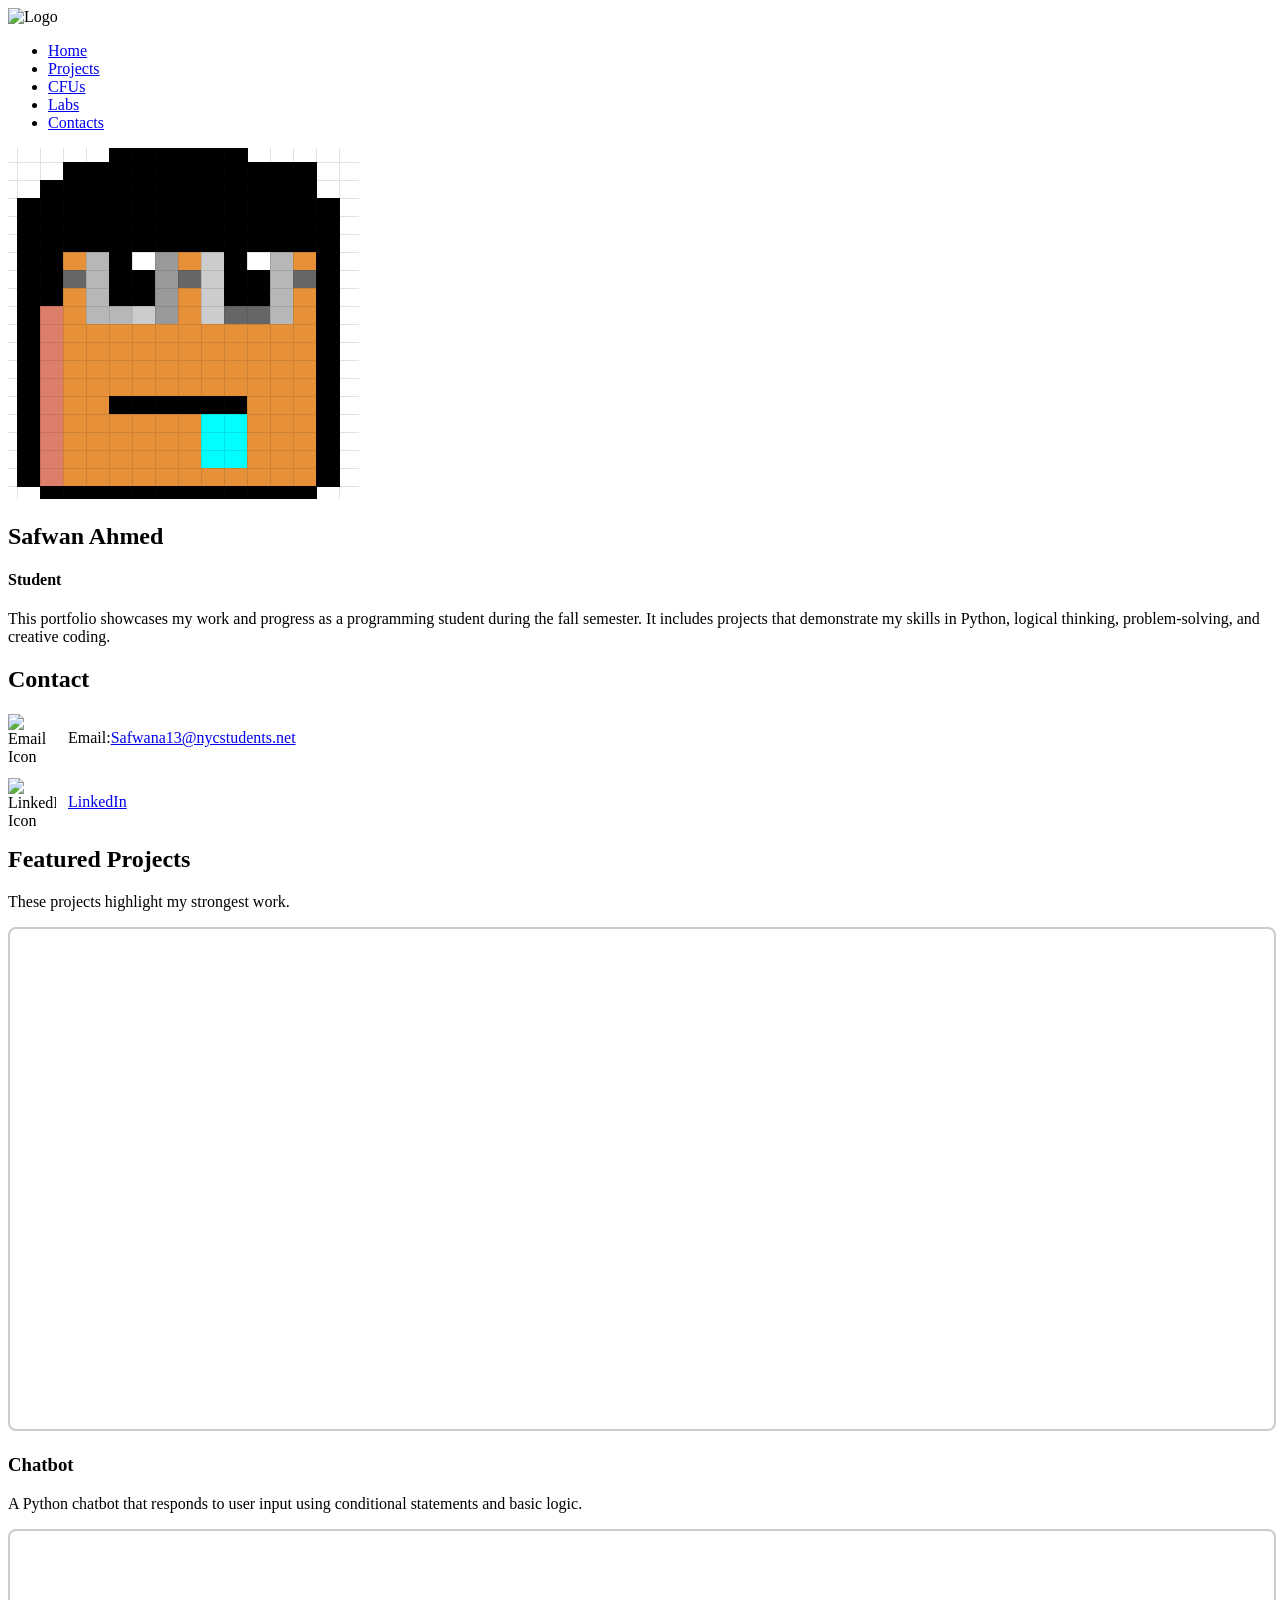
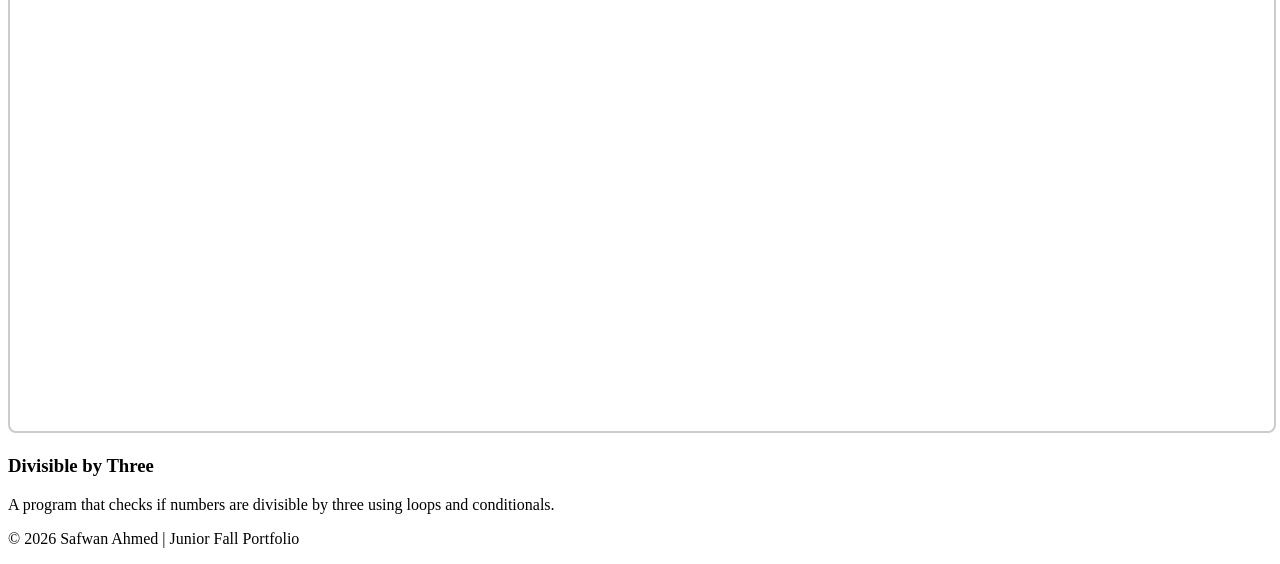
==== index.html @ 6bff5aa1 "iii'" ====
<!DOCTYPE html>
<html lang="en">
<head>
  <meta charset="UTF-8" />
  <meta name="viewport" content="width=device-width, initial-scale=1.0" />

  <meta name="description" content="Junior Fall Portfolio" />
  <meta name="keywords" content="portfolio, junior, projects, python, programming" />
  <meta name="author" content="Safwan Ahmed" />

  <title>Safwan Ahmed | Junior Fall Portfolio</title>

  <link rel="stylesheet" href="style.css" />
  <link rel="icon" type="image/x-icon" href="fav.png" />

  <link rel="preconnect" href="https://fonts.googleapis.com" />
  <link rel="preconnect" href="https://fonts.gstatic.com" crossorigin />
  <link href="https://fonts.googleapis.com/css2?family=Montserrat:wght@300;400;700&display=swap" rel="stylesheet" />

  <style>
    .project iframe {
      width: 100%;
      height: 500px;
      border: 2px solid #ccc;
      border-radius: 8px;
    }

    html {
      scroll-behavior: smooth;
    }

    /* Bigger, noticeable icons for contact */
    .contact-icon {
      width: 48px;
      height: 48px;
      margin-right: 12px;
      vertical-align: middle;
    }

    .contact-item {
      display: flex;
      align-items: center;
      margin-bottom: 15px;
    }
  </style>
</head>
<body>

  <!-- NAVBAR -->
  <header>
    <nav class="navbar">
      <div class="navbar-left">
        <img src="download.jpg" alt="Logo" />
      </div>
      <ul class="navbar-right">
        <li><a href="index.html">Home</a></li>
        <li><a href="#featured-projects">Projects</a></li>
        <li><a href="cfus.html">CFUs</a></li>
        <li><a href="labs.html">Labs</a></li>
        <li><a href="contact.html">Contacts</a></li>
      </ul>
    </nav>
  </header>

  <main class="home-card">

    <!-- BIO -->
    <section class="resource-card">
      <div class="bio">
        <div class="bio-pic">
          <img src="fav.png" alt="Safwan Ahmed" />
        </div>
        <div class="bio-text">
          <h1>Safwan Ahmed</h1>
          <h4>Student</h4>
          <p>
            This portfolio showcases my work and progress as a programming student during the fall semester. 
            It includes projects that demonstrate my skills in Python, logical thinking, problem-solving, and creative coding.
          </p>
        </div>
      </div>
    </section>

    <!-- CONTACT LINKS -->
    <section class="resource-card">
      <h2>Contact</h2>
      <div class="contact-links">
        <!-- EMAIL -->
        <div class="contact-item">
          <img src="icon1.jpg" alt="Email Icon" class="contact-icon" />
          <p>Email:</p>
          <a href="mailto:Safwana13@nycstudents.net">Safwana13@nycstudents.net</a>
        </div>

        <!-- LINKEDIN -->
        <div class="contact-item">
          <img src="icon2.jpg" alt="LinkedIn Icon" class="contact-icon" />
          <a href="https://www.linkedin.com/in/safwan-ahmed-6b64633a7/" target="_blank">LinkedIn</a>
        </div>
      </div>
    </section>

    <!-- FEATURED PROJECTS -->
    <section class="resource-card" id="featured-projects">
      <h2>Featured Projects</h2>
      <p>These projects highlight my strongest work.</p>
    </section>

    <!-- PROJECT 1 -->
    <section class="resource-card">
      <div class="project">
        <iframe src="https://py3.codeskulptor.org/?authuser=0#user310_jgGI1xLkhh8olve.py"
                title="Chatbot Project"></iframe>
        <div class="reflection">
          <h3>Chatbot</h3>
          <p>
            A Python chatbot that responds to user input using conditional statements and basic logic.
          </p>
        </div>
      </div>
    </section>

    <!-- PROJECT 2 -->
    <section class="resource-card">
      <div class="project">
        <iframe src="https://py3.codeskulptor.org/?authuser=0#user310_sMcGBCays99MEZD.py"
                title="Divisible by Three Project"></iframe>
        <div class="reflection">
          <h3>Divisible by Three</h3>
          <p>
            A program that checks if numbers are divisible by three using loops and conditionals.
          </p>
        </div>
      </div>
    </section>

  </main>

  <!-- FOOTER -->
  <footer class="resource-card">
    <p>© <span id="year"></span> Safwan Ahmed | Junior Fall Portfolio</p>
  </footer>

  <script>
    document.getElementById("year").textContent = new Date().getFullYear();
  </script>
</body>
</html>
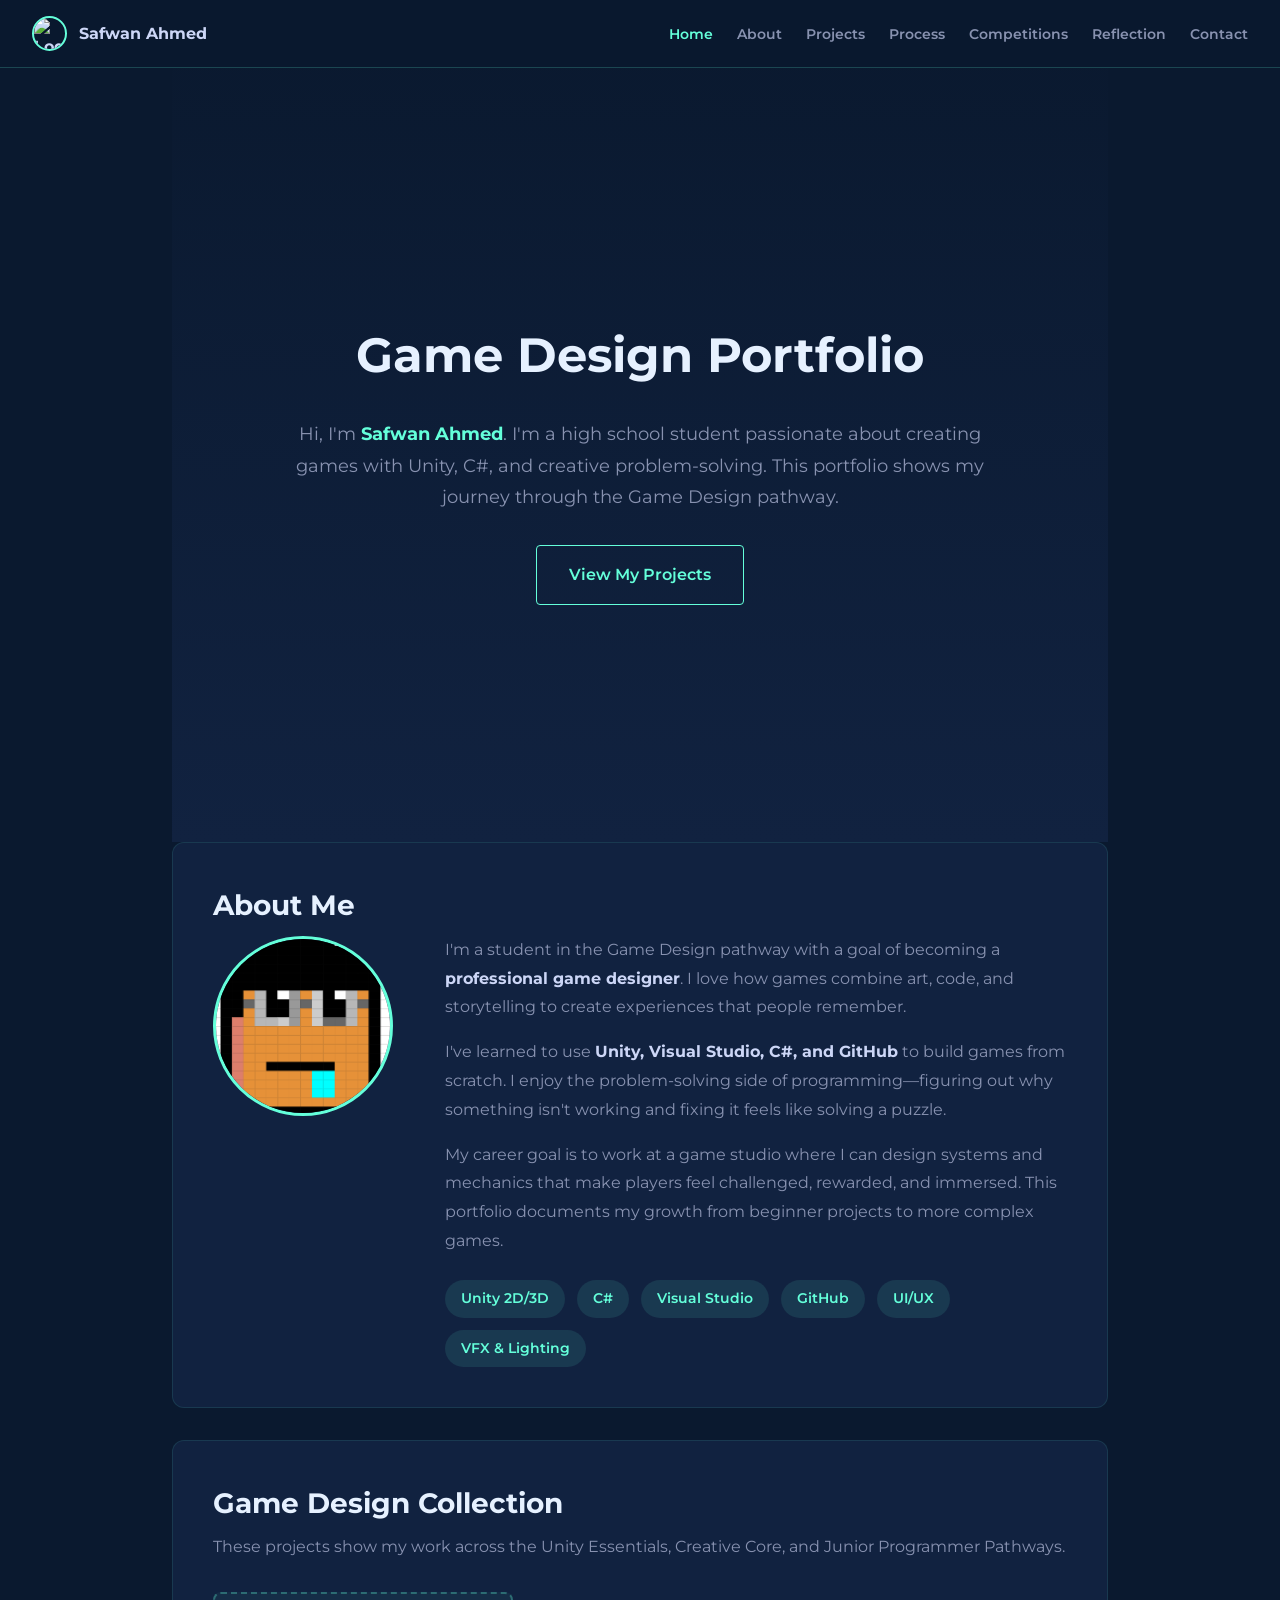
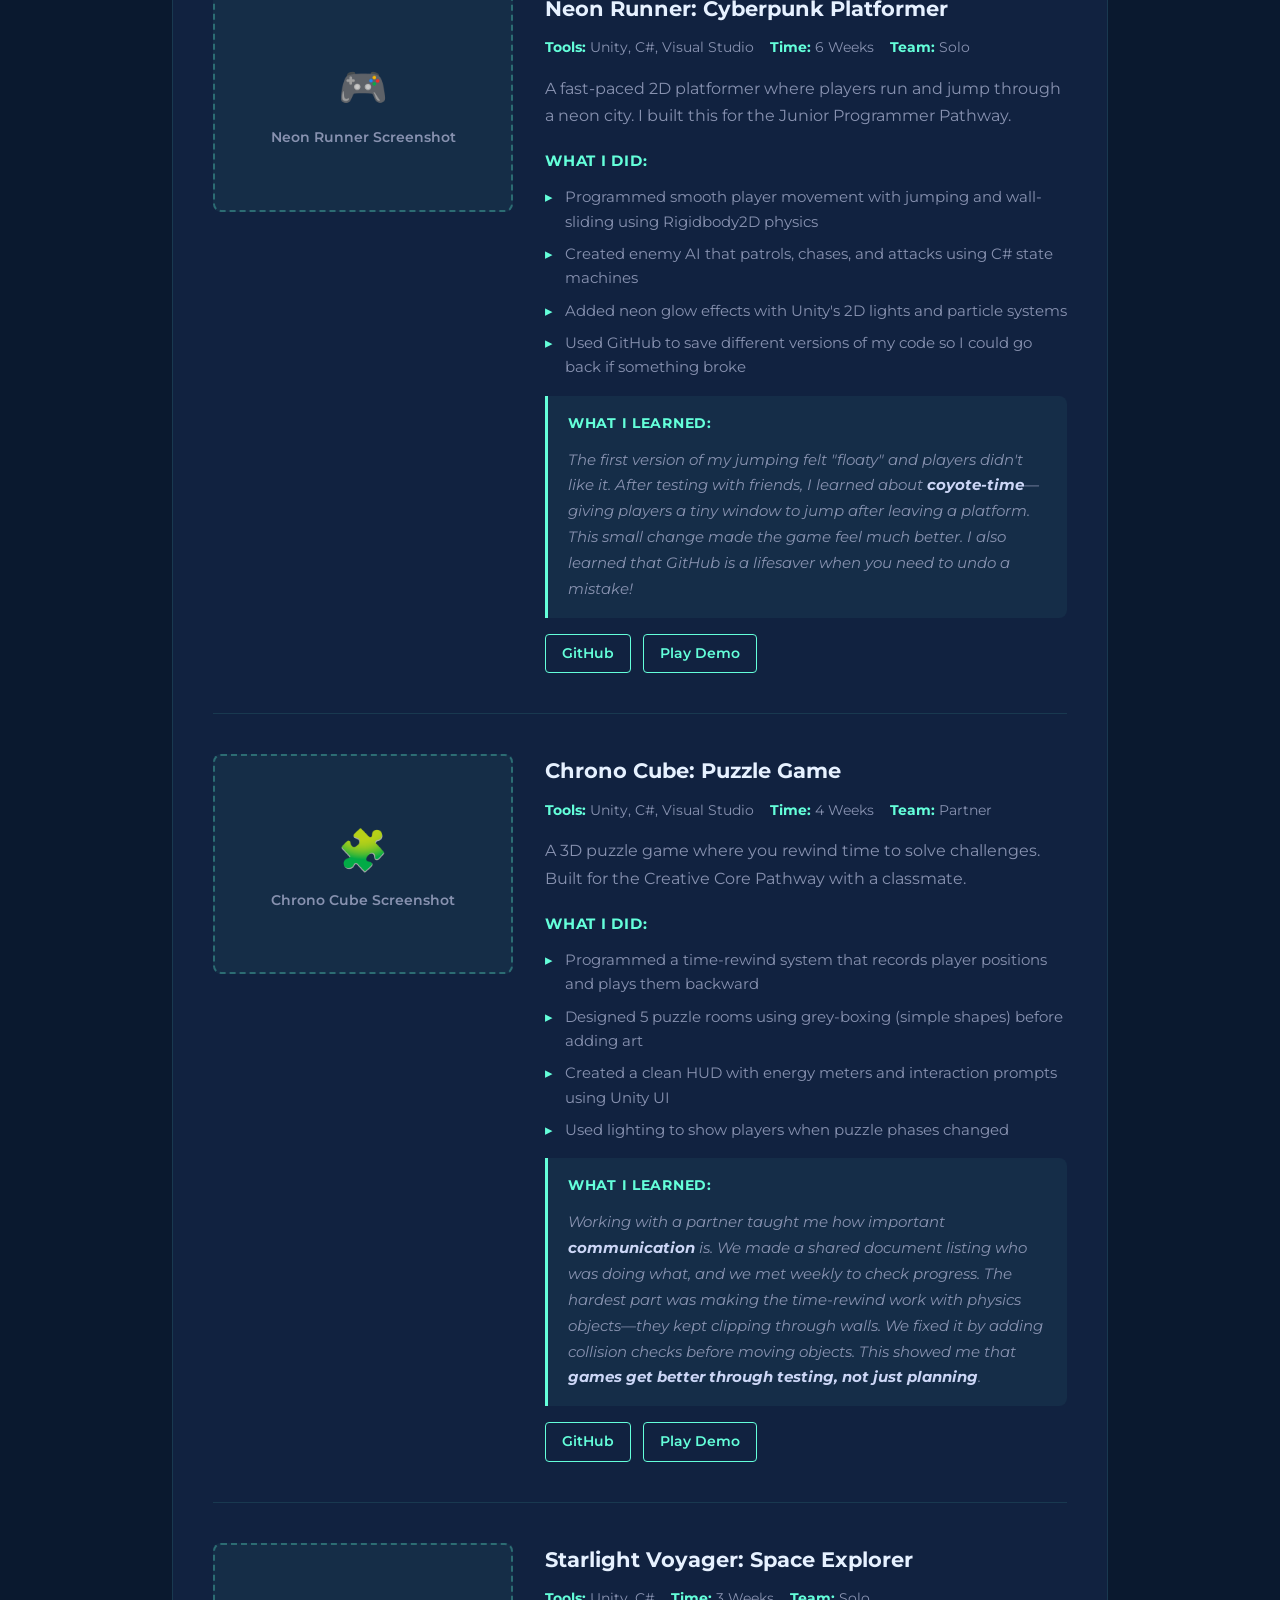
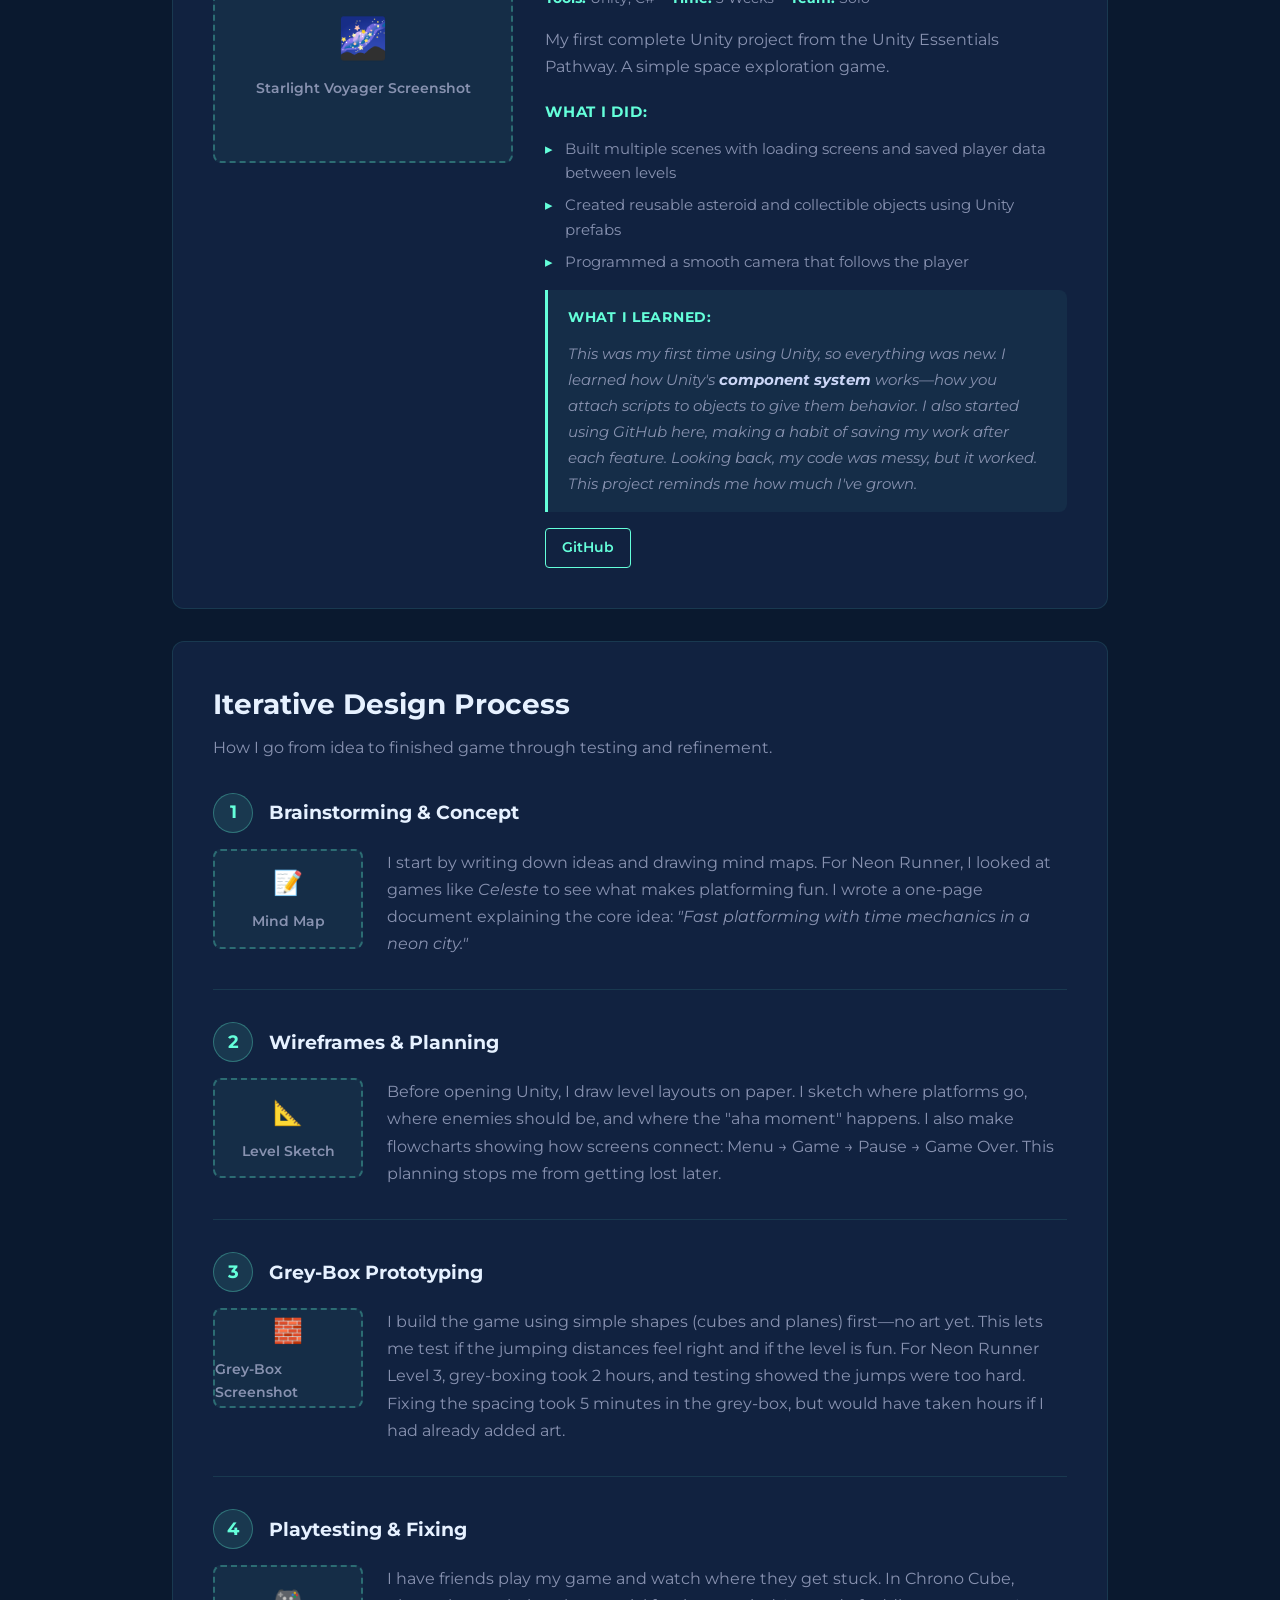
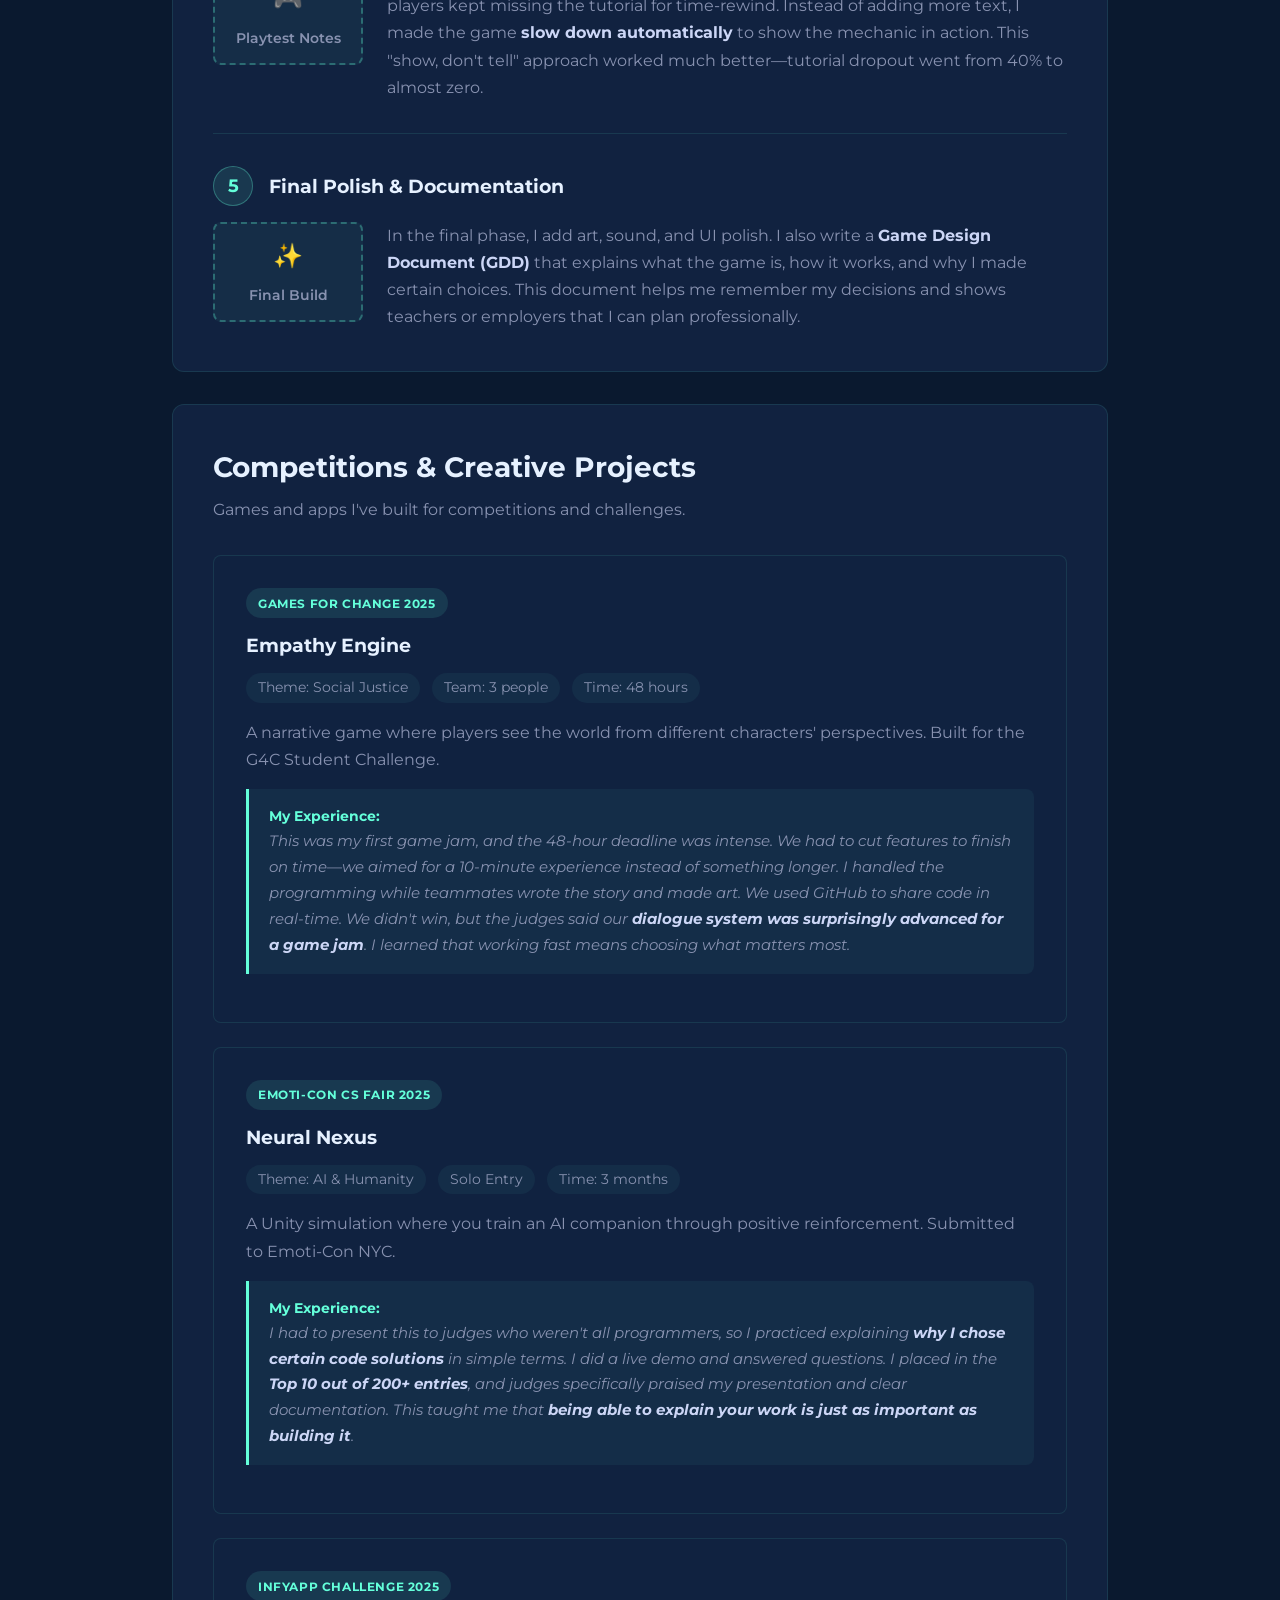
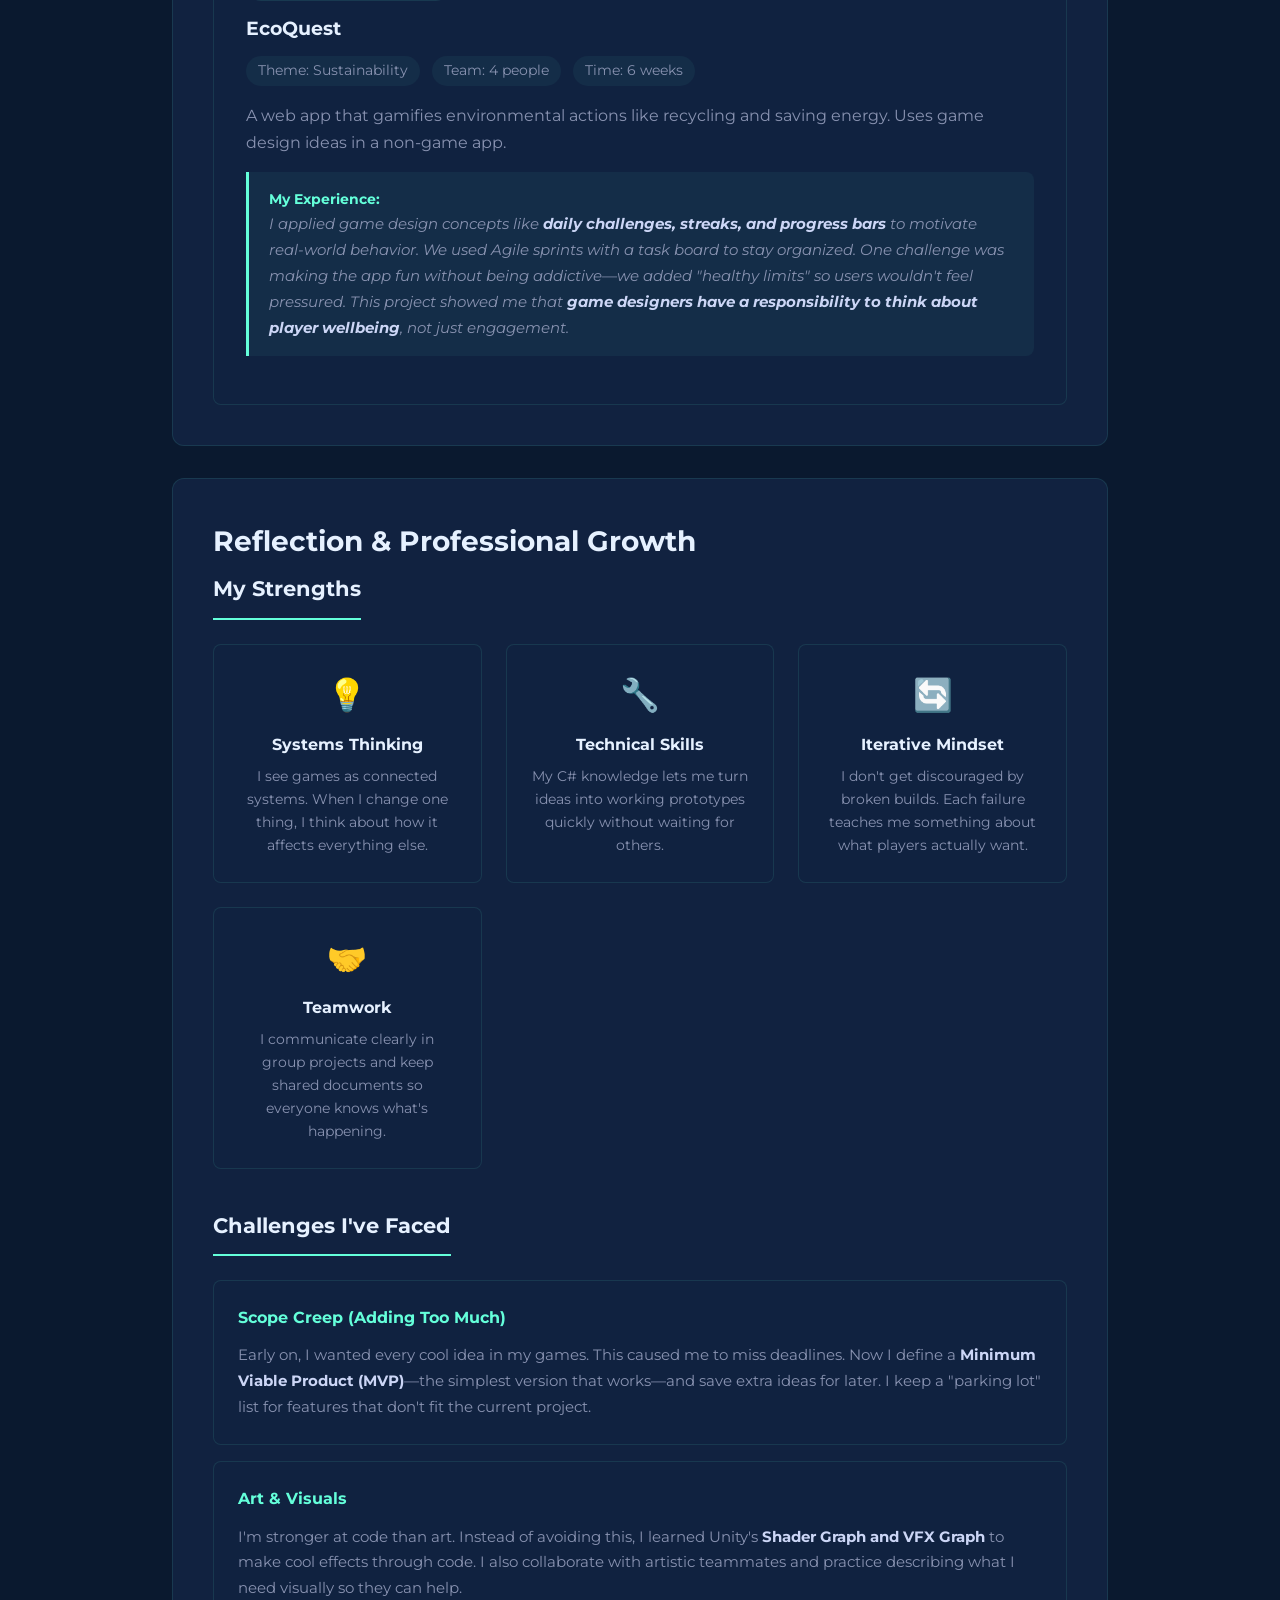
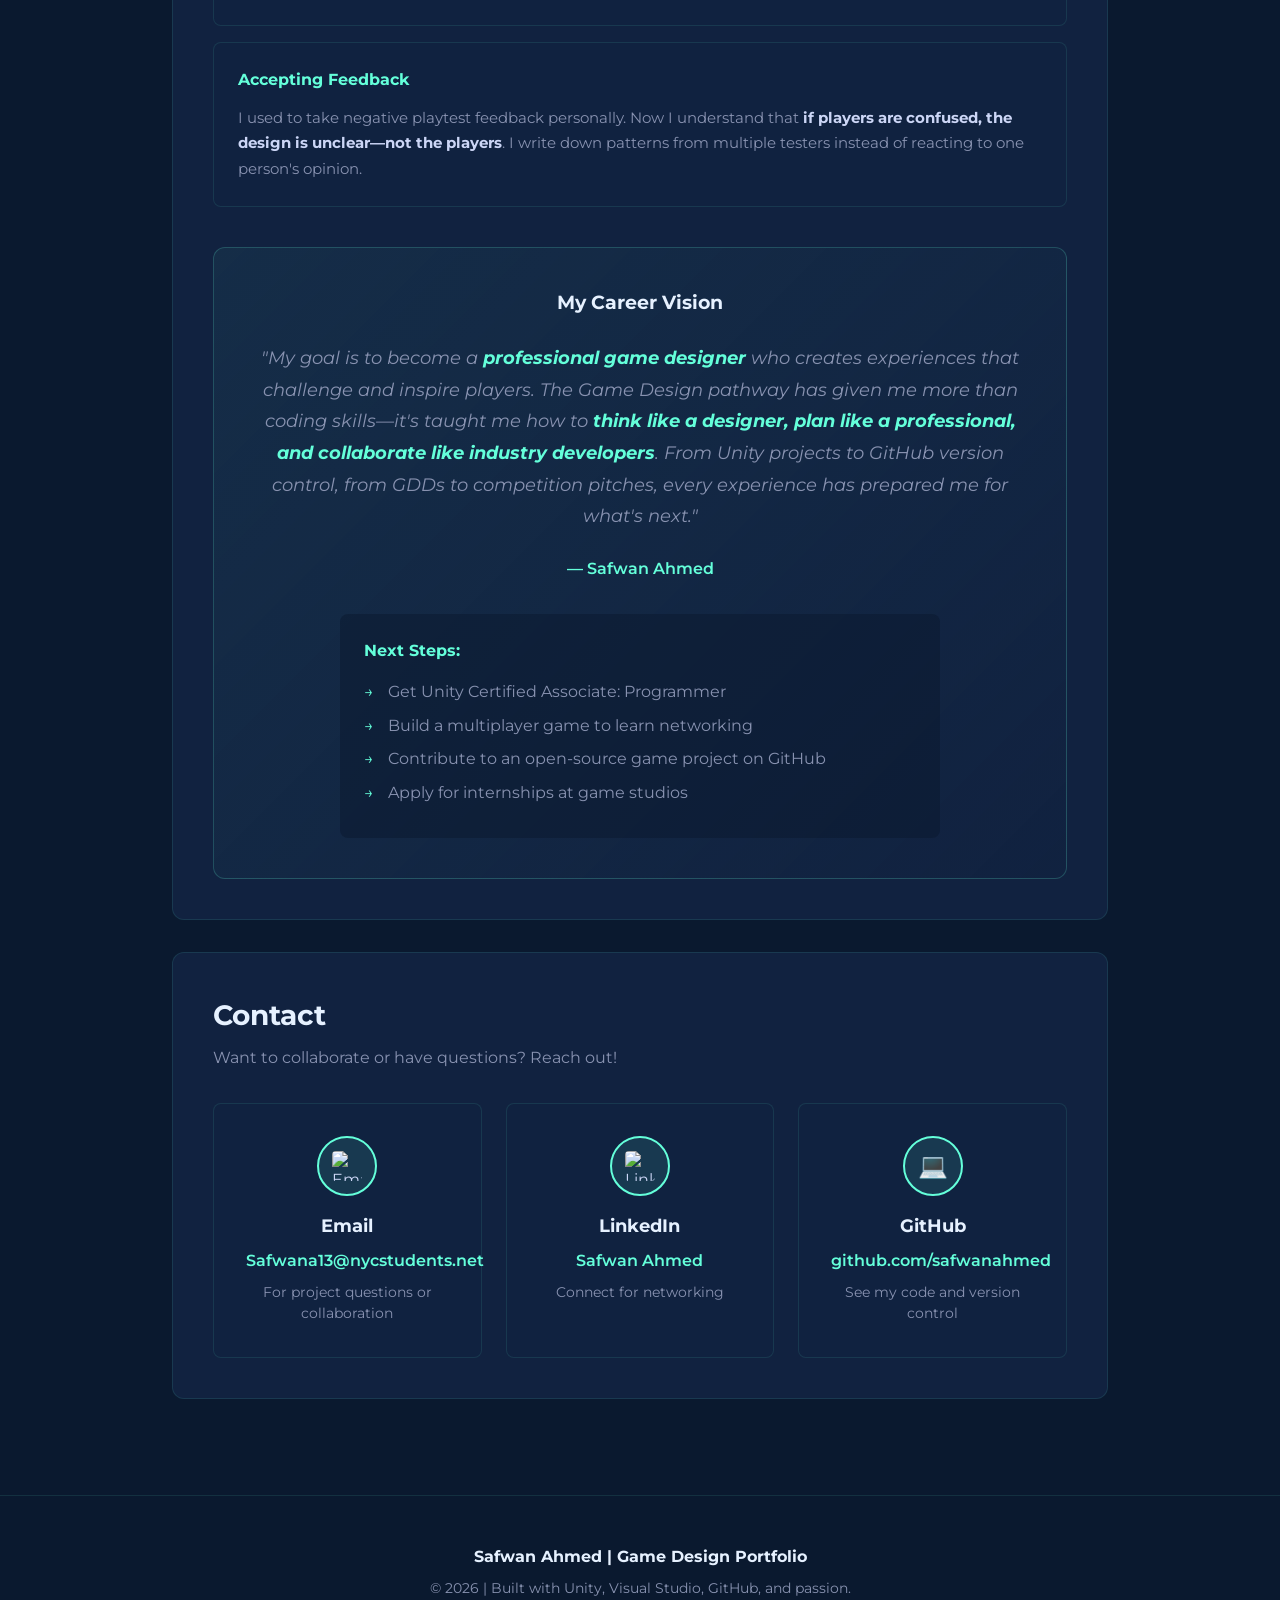
==== commit 08818edf: "ww" ====
--- a/index.html
+++ b/index.html
@@ -3,133 +3,455 @@
 <head>
   <meta charset="UTF-8" />
   <meta name="viewport" content="width=device-width, initial-scale=1.0" />
-
-  <meta name="description" content="Junior Fall Portfolio" />
-  <meta name="keywords" content="portfolio, junior, projects, python, programming" />
+  <meta name="description" content="Safwan Ahmed - Game Design Portfolio" />
   <meta name="author" content="Safwan Ahmed" />
-
-  <title>Safwan Ahmed | Junior Fall Portfolio</title>
-
+  <title>Safwan Ahmed | Game Design Portfolio</title>
   <link rel="stylesheet" href="style.css" />
   <link rel="icon" type="image/x-icon" href="fav.png" />
-
   <link rel="preconnect" href="https://fonts.googleapis.com" />
   <link rel="preconnect" href="https://fonts.gstatic.com" crossorigin />
-  <link href="https://fonts.googleapis.com/css2?family=Montserrat:wght@300;400;700&display=swap" rel="stylesheet" />
-
-  <style>
-    .project iframe {
-      width: 100%;
-      height: 500px;
-      border: 2px solid #ccc;
-      border-radius: 8px;
-    }
-
-    html {
-      scroll-behavior: smooth;
-    }
-
-    /* Bigger, noticeable icons for contact */
-    .contact-icon {
-      width: 48px;
-      height: 48px;
-      margin-right: 12px;
-      vertical-align: middle;
-    }
-
-    .contact-item {
-      display: flex;
-      align-items: center;
-      margin-bottom: 15px;
-    }
-  </style>
+  <link href="https://fonts.googleapis.com/css2?family=Montserrat:wght@300;400;600;700&display=swap" rel="stylesheet" />
 </head>
 <body>
 
-  <!-- NAVBAR -->
+  <!-- NAVIGATION -->
   <header>
     <nav class="navbar">
       <div class="navbar-left">
-        <img src="download.jpg" alt="Logo" />
+        <a href="index.html">
+          <img src="download.jpg" alt="Logo" />
+          <span>Safwan Ahmed</span>
+        </a>
       </div>
       <ul class="navbar-right">
-        <li><a href="index.html">Home</a></li>
-        <li><a href="#featured-projects">Projects</a></li>
-        <li><a href="cfus.html">CFUs</a></li>
-        <li><a href="labs.html">Labs</a></li>
-        <li><a href="contact.html">Contacts</a></li>
+        <li><a href="index.html" class="active">Home</a></li>
+        <li><a href="#about">About</a></li>
+        <li><a href="#projects">Projects</a></li>
+        <li><a href="#process">Process</a></li>
+        <li><a href="#competitions">Competitions</a></li>
+        <li><a href="#reflection">Reflection</a></li>
+        <li><a href="#contact">Contact</a></li>
       </ul>
     </nav>
   </header>
 
-  <main class="home-card">
-
-    <!-- BIO -->
-    <section class="resource-card">
-      <div class="bio">
-        <div class="bio-pic">
+  <main>
+
+    <!-- HERO -->
+    <section class="hero">
+      <div class="hero-content">
+        <h1>Game Design Portfolio</h1>
+        <p>Hi, I'm <strong>Safwan Ahmed</strong>. I'm a high school student passionate about creating games with Unity, C#, and creative problem-solving. This portfolio shows my journey through the Game Design pathway.</p>
+        <a href="#projects" class="btn">View My Projects</a>
+      </div>
+    </section>
+
+    <!-- ABOUT -->
+    <section class="card" id="about">
+      <h2>About Me</h2>
+      <div class="about-grid">
+        <div class="about-pic">
           <img src="fav.png" alt="Safwan Ahmed" />
         </div>
-        <div class="bio-text">
-          <h1>Safwan Ahmed</h1>
-          <h4>Student</h4>
-          <p>
-            This portfolio showcases my work and progress as a programming student during the fall semester. 
-            It includes projects that demonstrate my skills in Python, logical thinking, problem-solving, and creative coding.
-          </p>
-        </div>
-      </div>
-    </section>
-
-    <!-- CONTACT LINKS -->
-    <section class="resource-card">
+        <div class="about-text">
+          <p>
+            I'm a student in the Game Design pathway with a goal of becoming a <strong>professional game designer</strong>. I love how games combine art, code, and storytelling to create experiences that people remember.
+          </p>
+          <p>
+            I've learned to use <strong>Unity, Visual Studio, C#, and GitHub</strong> to build games from scratch. I enjoy the problem-solving side of programming—figuring out why something isn't working and fixing it feels like solving a puzzle.
+          </p>
+          <p>
+            My career goal is to work at a game studio where I can design systems and mechanics that make players feel challenged, rewarded, and immersed. This portfolio documents my growth from beginner projects to more complex games.
+          </p>
+          <div class="skills">
+            <span class="skill">Unity 2D/3D</span>
+            <span class="skill">C#</span>
+            <span class="skill">Visual Studio</span>
+            <span class="skill">GitHub</span>
+            <span class="skill">UI/UX</span>
+            <span class="skill">VFX & Lighting</span>
+          </div>
+        </div>
+      </div>
+    </section>
+
+    <!-- GAME DESIGN PROJECTS -->
+    <section class="card" id="projects">
+      <h2>Game Design Collection</h2>
+      <p class="section-intro">These projects show my work across the Unity Essentials, Creative Core, and Junior Programmer Pathways.</p>
+
+      <!-- Project 1 -->
+      <article class="project">
+        <div class="project-img">
+          <div class="placeholder">
+            <span>🎮</span>
+            <p>Neon Runner Screenshot</p>
+          </div>
+        </div>
+        <div class="project-details">
+          <h3>Neon Runner: Cyberpunk Platformer</h3>
+          <div class="project-meta">
+            <span><strong>Tools:</strong> Unity, C#, Visual Studio</span>
+            <span><strong>Time:</strong> 6 Weeks</span>
+            <span><strong>Team:</strong> Solo</span>
+          </div>
+          <p>
+            A fast-paced 2D platformer where players run and jump through a neon city. I built this for the Junior Programmer Pathway.
+          </p>
+          <h4>What I Did:</h4>
+          <ul>
+            <li>Programmed smooth player movement with jumping and wall-sliding using Rigidbody2D physics</li>
+            <li>Created enemy AI that patrols, chases, and attacks using C# state machines</li>
+            <li>Added neon glow effects with Unity's 2D lights and particle systems</li>
+            <li>Used GitHub to save different versions of my code so I could go back if something broke</li>
+          </ul>
+          <div class="reflection-box">
+            <h4>What I Learned:</h4>
+            <p>
+              The first version of my jumping felt "floaty" and players didn't like it. After testing with friends, I learned about <strong>coyote-time</strong>—giving players a tiny window to jump after leaving a platform. This small change made the game feel much better. I also learned that GitHub is a lifesaver when you need to undo a mistake!
+            </p>
+          </div>
+          <div class="project-links">
+            <a href="#" class="btn-small">GitHub</a>
+            <a href="#" class="btn-small">Play Demo</a>
+          </div>
+        </div>
+      </article>
+
+      <!-- Project 2 -->
+      <article class="project">
+        <div class="project-img">
+          <div class="placeholder">
+            <span>🧩</span>
+            <p>Chrono Cube Screenshot</p>
+          </div>
+        </div>
+        <div class="project-details">
+          <h3>Chrono Cube: Puzzle Game</h3>
+          <div class="project-meta">
+            <span><strong>Tools:</strong> Unity, C#, Visual Studio</span>
+            <span><strong>Time:</strong> 4 Weeks</span>
+            <span><strong>Team:</strong> Partner</span>
+          </div>
+          <p>
+            A 3D puzzle game where you rewind time to solve challenges. Built for the Creative Core Pathway with a classmate.
+          </p>
+          <h4>What I Did:</h4>
+          <ul>
+            <li>Programmed a time-rewind system that records player positions and plays them backward</li>
+            <li>Designed 5 puzzle rooms using grey-boxing (simple shapes) before adding art</li>
+            <li>Created a clean HUD with energy meters and interaction prompts using Unity UI</li>
+            <li>Used lighting to show players when puzzle phases changed</li>
+          </ul>
+          <div class="reflection-box">
+            <h4>What I Learned:</h4>
+            <p>
+              Working with a partner taught me how important <strong>communication</strong> is. We made a shared document listing who was doing what, and we met weekly to check progress. The hardest part was making the time-rewind work with physics objects—they kept clipping through walls. We fixed it by adding collision checks before moving objects. This showed me that <strong>games get better through testing, not just planning</strong>.
+            </p>
+          </div>
+          <div class="project-links">
+            <a href="#" class="btn-small">GitHub</a>
+            <a href="#" class="btn-small">Play Demo</a>
+          </div>
+        </div>
+      </article>
+
+      <!-- Project 3 -->
+      <article class="project">
+        <div class="project-img">
+          <div class="placeholder">
+            <span>🌌</span>
+            <p>Starlight Voyager Screenshot</p>
+          </div>
+        </div>
+        <div class="project-details">
+          <h3>Starlight Voyager: Space Explorer</h3>
+          <div class="project-meta">
+            <span><strong>Tools:</strong> Unity, C#</span>
+            <span><strong>Time:</strong> 3 Weeks</span>
+            <span><strong>Team:</strong> Solo</span>
+          </div>
+          <p>
+            My first complete Unity project from the Unity Essentials Pathway. A simple space exploration game.
+          </p>
+          <h4>What I Did:</h4>
+          <ul>
+            <li>Built multiple scenes with loading screens and saved player data between levels</li>
+            <li>Created reusable asteroid and collectible objects using Unity prefabs</li>
+            <li>Programmed a smooth camera that follows the player</li>
+          </ul>
+          <div class="reflection-box">
+            <h4>What I Learned:</h4>
+            <p>
+              This was my first time using Unity, so everything was new. I learned how Unity's <strong>component system</strong> works—how you attach scripts to objects to give them behavior. I also started using GitHub here, making a habit of saving my work after each feature. Looking back, my code was messy, but it worked. This project reminds me how much I've grown.
+            </p>
+          </div>
+          <div class="project-links">
+            <a href="#" class="btn-small">GitHub</a>
+          </div>
+        </div>
+      </article>
+    </section>
+
+    <!-- ITERATIVE DESIGN PROCESS -->
+    <section class="card" id="process">
+      <h2>Iterative Design Process</h2>
+      <p class="section-intro">How I go from idea to finished game through testing and refinement.</p>
+
+      <div class="process-step">
+        <div class="step-header">
+          <span class="step-num">1</span>
+          <h3>Brainstorming & Concept</h3>
+        </div>
+        <div class="step-content">
+          <div class="step-img">
+            <div class="placeholder small">
+              <span>📝</span>
+              <p>Mind Map</p>
+            </div>
+          </div>
+          <p>
+            I start by writing down ideas and drawing mind maps. For Neon Runner, I looked at games like <em>Celeste</em> to see what makes platforming fun. I wrote a one-page document explaining the core idea: <em>"Fast platforming with time mechanics in a neon city."</em>
+          </p>
+        </div>
+      </div>
+
+      <div class="process-step">
+        <div class="step-header">
+          <span class="step-num">2</span>
+          <h3>Wireframes & Planning</h3>
+        </div>
+        <div class="step-content">
+          <div class="step-img">
+            <div class="placeholder small">
+              <span>📐</span>
+              <p>Level Sketch</p>
+            </div>
+          </div>
+          <p>
+            Before opening Unity, I draw level layouts on paper. I sketch where platforms go, where enemies should be, and where the "aha moment" happens. I also make flowcharts showing how screens connect: Menu → Game → Pause → Game Over. This planning stops me from getting lost later.
+          </p>
+        </div>
+      </div>
+
+      <div class="process-step">
+        <div class="step-header">
+          <span class="step-num">3</span>
+          <h3>Grey-Box Prototyping</h3>
+        </div>
+        <div class="step-content">
+          <div class="step-img">
+            <div class="placeholder small">
+              <span>🧱</span>
+              <p>Grey-Box Screenshot</p>
+            </div>
+          </div>
+          <p>
+            I build the game using simple shapes (cubes and planes) first—no art yet. This lets me test if the jumping distances feel right and if the level is fun. For Neon Runner Level 3, grey-boxing took 2 hours, and testing showed the jumps were too hard. Fixing the spacing took 5 minutes in the grey-box, but would have taken hours if I had already added art.
+          </p>
+        </div>
+      </div>
+
+      <div class="process-step">
+        <div class="step-header">
+          <span class="step-num">4</span>
+          <h3>Playtesting & Fixing</h3>
+        </div>
+        <div class="step-content">
+          <div class="step-img">
+            <div class="placeholder small">
+              <span>🎮</span>
+              <p>Playtest Notes</p>
+            </div>
+          </div>
+          <p>
+            I have friends play my game and watch where they get stuck. In Chrono Cube, players kept missing the tutorial for time-rewind. Instead of adding more text, I made the game <strong>slow down automatically</strong> to show the mechanic in action. This "show, don't tell" approach worked much better—tutorial dropout went from 40% to almost zero.
+          </p>
+        </div>
+      </div>
+
+      <div class="process-step">
+        <div class="step-header">
+          <span class="step-num">5</span>
+          <h3>Final Polish & Documentation</h3>
+        </div>
+        <div class="step-content">
+          <div class="step-img">
+            <div class="placeholder small">
+              <span>✨</span>
+              <p>Final Build</p>
+            </div>
+          </div>
+          <p>
+            In the final phase, I add art, sound, and UI polish. I also write a <strong>Game Design Document (GDD)</strong> that explains what the game is, how it works, and why I made certain choices. This document helps me remember my decisions and shows teachers or employers that I can plan professionally.
+          </p>
+        </div>
+      </div>
+    </section>
+
+    <!-- COMPETITIONS -->
+    <section class="card" id="competitions">
+      <h2>Competitions & Creative Projects</h2>
+      <p class="section-intro">Games and apps I've built for competitions and challenges.</p>
+
+      <article class="competition">
+        <div class="comp-badge">Games for Change 2025</div>
+        <h3>Empathy Engine</h3>
+        <div class="comp-meta">
+          <span>Theme: Social Justice</span>
+          <span>Team: 3 people</span>
+          <span>Time: 48 hours</span>
+        </div>
+        <p>
+          A narrative game where players see the world from different characters' perspectives. Built for the G4C Student Challenge.
+        </p>
+        <div class="reflection-box">
+          <h4>My Experience:</h4>
+          <p>
+            This was my first game jam, and the 48-hour deadline was intense. We had to cut features to finish on time—we aimed for a 10-minute experience instead of something longer. I handled the programming while teammates wrote the story and made art. We used GitHub to share code in real-time. We didn't win, but the judges said our <strong>dialogue system was surprisingly advanced for a game jam</strong>. I learned that working fast means choosing what matters most.
+          </p>
+        </div>
+      </article>
+
+      <article class="competition">
+        <div class="comp-badge">Emoti-Con CS Fair 2025</div>
+        <h3>Neural Nexus</h3>
+        <div class="comp-meta">
+          <span>Theme: AI & Humanity</span>
+          <span>Solo Entry</span>
+          <span>Time: 3 months</span>
+        </div>
+        <p>
+          A Unity simulation where you train an AI companion through positive reinforcement. Submitted to Emoti-Con NYC.
+        </p>
+        <div class="reflection-box">
+          <h4>My Experience:</h4>
+          <p>
+            I had to present this to judges who weren't all programmers, so I practiced explaining <strong>why I chose certain code solutions</strong> in simple terms. I did a live demo and answered questions. I placed in the <strong>Top 10 out of 200+ entries</strong>, and judges specifically praised my presentation and clear documentation. This taught me that <strong>being able to explain your work is just as important as building it</strong>.
+          </p>
+        </div>
+      </article>
+
+      <article class="competition">
+        <div class="comp-badge">InfyAPP Challenge 2025</div>
+        <h3>EcoQuest</h3>
+        <div class="comp-meta">
+          <span>Theme: Sustainability</span>
+          <span>Team: 4 people</span>
+          <span>Time: 6 weeks</span>
+        </div>
+        <p>
+          A web app that gamifies environmental actions like recycling and saving energy. Uses game design ideas in a non-game app.
+        </p>
+        <div class="reflection-box">
+          <h4>My Experience:</h4>
+          <p>
+            I applied game design concepts like <strong>daily challenges, streaks, and progress bars</strong> to motivate real-world behavior. We used Agile sprints with a task board to stay organized. One challenge was making the app fun without being addictive—we added "healthy limits" so users wouldn't feel pressured. This project showed me that <strong>game designers have a responsibility to think about player wellbeing</strong>, not just engagement.
+          </p>
+        </div>
+      </article>
+    </section>
+
+    <!-- REFLECTION -->
+    <section class="card" id="reflection">
+      <h2>Reflection & Professional Growth</h2>
+
+      <div class="reflection-section">
+        <h3>My Strengths</h3>
+        <div class="strengths">
+          <div class="strength">
+            <span>💡</span>
+            <h4>Systems Thinking</h4>
+            <p>I see games as connected systems. When I change one thing, I think about how it affects everything else.</p>
+          </div>
+          <div class="strength">
+            <span>🔧</span>
+            <h4>Technical Skills</h4>
+            <p>My C# knowledge lets me turn ideas into working prototypes quickly without waiting for others.</p>
+          </div>
+          <div class="strength">
+            <span>🔄</span>
+            <h4>Iterative Mindset</h4>
+            <p>I don't get discouraged by broken builds. Each failure teaches me something about what players actually want.</p>
+          </div>
+          <div class="strength">
+            <span>🤝</span>
+            <h4>Teamwork</h4>
+            <p>I communicate clearly in group projects and keep shared documents so everyone knows what's happening.</p>
+          </div>
+        </div>
+      </div>
+
+      <div class="reflection-section">
+        <h3>Challenges I've Faced</h3>
+        <div class="challenge">
+          <h4>Scope Creep (Adding Too Much)</h4>
+          <p>
+            Early on, I wanted every cool idea in my games. This caused me to miss deadlines. Now I define a <strong>Minimum Viable Product (MVP)</strong>—the simplest version that works—and save extra ideas for later. I keep a "parking lot" list for features that don't fit the current project.
+          </p>
+        </div>
+        <div class="challenge">
+          <h4>Art & Visuals</h4>
+          <p>
+            I'm stronger at code than art. Instead of avoiding this, I learned Unity's <strong>Shader Graph and VFX Graph</strong> to make cool effects through code. I also collaborate with artistic teammates and practice describing what I need visually so they can help.
+          </p>
+        </div>
+        <div class="challenge">
+          <h4>Accepting Feedback</h4>
+          <p>
+            I used to take negative playtest feedback personally. Now I understand that <strong>if players are confused, the design is unclear—not the players</strong>. I write down patterns from multiple testers instead of reacting to one person's opinion.
+          </p>
+        </div>
+      </div>
+
+      <div class="final-statement">
+        <h3>My Career Vision</h3>
+        <blockquote>
+          "My goal is to become a <strong>professional game designer</strong> who creates experiences that challenge and inspire players. The Game Design pathway has given me more than coding skills—it's taught me how to <strong>think like a designer, plan like a professional, and collaborate like industry developers</strong>. From Unity projects to GitHub version control, from GDDs to competition pitches, every experience has prepared me for what's next."
+        </blockquote>
+        <p class="signature">— Safwan Ahmed</p>
+        
+        <div class="goals">
+          <h4>Next Steps:</h4>
+          <ul>
+            <li>Get Unity Certified Associate: Programmer</li>
+            <li>Build a multiplayer game to learn networking</li>
+            <li>Contribute to an open-source game project on GitHub</li>
+            <li>Apply for internships at game studios</li>
+          </ul>
+        </div>
+      </div>
+    </section>
+
+    <!-- CONTACT -->
+    <section class="card" id="contact">
       <h2>Contact</h2>
-      <div class="contact-links">
-        <!-- EMAIL -->
+      <p class="section-intro">Want to collaborate or have questions? Reach out!</p>
+      
+      <div class="contact-grid">
         <div class="contact-item">
-          <img src="icon1.jpg" alt="Email Icon" class="contact-icon" />
-          <p>Email:</p>
+          <div class="contact-icon-box">
+            <img src="icon1.jpg" alt="Email" />
+          </div>
+          <h3>Email</h3>
           <a href="mailto:Safwana13@nycstudents.net">Safwana13@nycstudents.net</a>
-        </div>
-
-        <!-- LINKEDIN -->
+          <p>For project questions or collaboration</p>
+        </div>
         <div class="contact-item">
-          <img src="icon2.jpg" alt="LinkedIn Icon" class="contact-icon" />
-          <a href="https://www.linkedin.com/in/safwan-ahmed-6b64633a7/" target="_blank">LinkedIn</a>
-        </div>
-      </div>
-    </section>
-
-    <!-- FEATURED PROJECTS -->
-    <section class="resource-card" id="featured-projects">
-      <h2>Featured Projects</h2>
-      <p>These projects highlight my strongest work.</p>
-    </section>
-
-    <!-- PROJECT 1 -->
-    <section class="resource-card">
-      <div class="project">
-        <iframe src="https://py3.codeskulptor.org/?authuser=0#user310_jgGI1xLkhh8olve.py"
-                title="Chatbot Project"></iframe>
-        <div class="reflection">
-          <h3>Chatbot</h3>
-          <p>
-            A Python chatbot that responds to user input using conditional statements and basic logic.
-          </p>
-        </div>
-      </div>
-    </section>
-
-    <!-- PROJECT 2 -->
-    <section class="resource-card">
-      <div class="project">
-        <iframe src="https://py3.codeskulptor.org/?authuser=0#user310_sMcGBCays99MEZD.py"
-                title="Divisible by Three Project"></iframe>
-        <div class="reflection">
-          <h3>Divisible by Three</h3>
-          <p>
-            A program that checks if numbers are divisible by three using loops and conditionals.
-          </p>
+          <div class="contact-icon-box">
+            <img src="icon2.jpg" alt="LinkedIn" />
+          </div>
+          <h3>LinkedIn</h3>
+          <a href="https://www.linkedin.com/in/safwan-ahmed-6b64633a7/" target="_blank">Safwan Ahmed</a>
+          <p>Connect for networking</p>
+        </div>
+        <div class="contact-item">
+          <div class="contact-icon-box">
+            <span>💻</span>
+          </div>
+          <h3>GitHub</h3>
+          <a href="#">github.com/safwanahmed</a>
+          <p>See my code and version control</p>
         </div>
       </div>
     </section>
@@ -137,8 +459,9 @@
   </main>
 
   <!-- FOOTER -->
-  <footer class="resource-card">
-    <p>© <span id="year"></span> Safwan Ahmed | Junior Fall Portfolio</p>
+  <footer>
+    <p><strong>Safwan Ahmed</strong> | Game Design Portfolio</p>
+    <p>© <span id="year"></span> | Built with Unity, Visual Studio, GitHub, and passion.</p>
   </footer>
 
   <script>
--- a/style.css
+++ b/style.css
@@ -0,0 +1,768 @@
+/* ============================================
+   SAFWAN AHMED - GAME DESIGN PORTFOLIO
+   Simple, Clean, High School Level
+   ============================================ */
+
+* {
+  box-sizing: border-box;
+  margin: 0;
+  padding: 0;
+}
+
+html {
+  scroll-behavior: smooth;
+  scroll-padding-top: 70px;
+}
+
+body {
+  font-family: 'Montserrat', Arial, sans-serif;
+  background-color: #0a192f;
+  color: #ccd6f6;
+  line-height: 1.6;
+}
+
+/* ============================================
+   NAVIGATION
+   ============================================ */
+.navbar {
+  position: fixed;
+  top: 0;
+  left: 0;
+  right: 0;
+  background: rgba(10, 25, 47, 0.95);
+  border-bottom: 1px solid rgba(100, 255, 218, 0.2);
+  padding: 1rem 2rem;
+  display: flex;
+  justify-content: space-between;
+  align-items: center;
+  z-index: 100;
+}
+
+.navbar-left a {
+  display: flex;
+  align-items: center;
+  gap: 0.75rem;
+  text-decoration: none;
+  color: #ccd6f6;
+  font-weight: 700;
+}
+
+.navbar-left img {
+  height: 35px;
+  width: 35px;
+  border-radius: 50%;
+  border: 2px solid #64ffda;
+}
+
+.navbar-right {
+  list-style: none;
+  display: flex;
+  gap: 1.5rem;
+}
+
+.navbar-right a {
+  color: #8892b0;
+  text-decoration: none;
+  font-weight: 600;
+  font-size: 0.9rem;
+  transition: color 0.3s;
+}
+
+.navbar-right a:hover,
+.navbar-right a.active {
+  color: #64ffda;
+}
+
+/* ============================================
+   HERO
+   ============================================ */
+.hero {
+  min-height: 90vh;
+  display: flex;
+  align-items: center;
+  justify-content: center;
+  text-align: center;
+  padding: 6rem 2rem 3rem;
+  background: linear-gradient(180deg, #0a192f 0%, #112240 100%);
+}
+
+.hero-content {
+  max-width: 700px;
+}
+
+.hero h1 {
+  font-size: 3rem;
+  font-weight: 700;
+  color: #e6f1ff;
+  margin-bottom: 1.5rem;
+}
+
+.hero p {
+  font-size: 1.1rem;
+  color: #8892b0;
+  margin-bottom: 2rem;
+  line-height: 1.8;
+}
+
+.hero p strong {
+  color: #64ffda;
+}
+
+/* ============================================
+   BUTTONS
+   ============================================ */
+.btn {
+  display: inline-block;
+  background: transparent;
+  color: #64ffda;
+  border: 1px solid #64ffda;
+  padding: 1rem 2rem;
+  border-radius: 4px;
+  text-decoration: none;
+  font-weight: 600;
+  transition: all 0.3s;
+}
+
+.btn:hover {
+  background: rgba(100, 255, 218, 0.1);
+  transform: translateY(-2px);
+}
+
+.btn-small {
+  display: inline-block;
+  background: transparent;
+  color: #64ffda;
+  border: 1px solid #64ffda;
+  padding: 0.5rem 1rem;
+  border-radius: 4px;
+  text-decoration: none;
+  font-weight: 600;
+  font-size: 0.85rem;
+  transition: all 0.3s;
+  margin-right: 0.5rem;
+}
+
+.btn-small:hover {
+  background: rgba(100, 255, 218, 0.1);
+}
+
+/* ============================================
+   MAIN & CARDS
+   ============================================ */
+main {
+  max-width: 1000px;
+  margin: 0 auto;
+  padding: 2rem;
+}
+
+.card {
+  background: #112240;
+  border: 1px solid rgba(100, 255, 218, 0.1);
+  border-radius: 12px;
+  padding: 2.5rem;
+  margin-bottom: 2rem;
+}
+
+.card h2 {
+  color: #e6f1ff;
+  font-size: 1.75rem;
+  margin-bottom: 0.5rem;
+  display: flex;
+  align-items: center;
+  gap: 0.75rem;
+}
+
+.section-intro {
+  color: #8892b0;
+  margin-bottom: 2rem;
+  font-size: 1rem;
+}
+
+/* ============================================
+   ABOUT SECTION
+   ============================================ */
+.about-grid {
+  display: grid;
+  grid-template-columns: 200px 1fr;
+  gap: 2rem;
+  align-items: start;
+}
+
+.about-pic img {
+  width: 180px;
+  height: 180px;
+  border-radius: 50%;
+  border: 3px solid #64ffda;
+  object-fit: cover;
+}
+
+.about-text p {
+  color: #8892b0;
+  margin-bottom: 1rem;
+  line-height: 1.8;
+}
+
+.about-text strong {
+  color: #ccd6f6;
+}
+
+.skills {
+  display: flex;
+  flex-wrap: wrap;
+  gap: 0.75rem;
+  margin-top: 1.5rem;
+}
+
+.skill {
+  background: rgba(100, 255, 218, 0.1);
+  color: #64ffda;
+  padding: 0.5rem 1rem;
+  border-radius: 20px;
+  font-size: 0.85rem;
+  font-weight: 600;
+}
+
+/* ============================================
+   PROJECTS
+   ============================================ */
+.project {
+  display: grid;
+  grid-template-columns: 300px 1fr;
+  gap: 2rem;
+  margin-bottom: 2.5rem;
+  padding-bottom: 2.5rem;
+  border-bottom: 1px solid rgba(100, 255, 218, 0.1);
+}
+
+.project:last-child {
+  margin-bottom: 0;
+  padding-bottom: 0;
+  border-bottom: none;
+}
+
+.project-img {
+  display: flex;
+  align-items: start;
+}
+
+.placeholder {
+  width: 100%;
+  height: 220px;
+  background: rgba(100, 255, 218, 0.05);
+  border: 2px dashed rgba(100, 255, 218, 0.3);
+  border-radius: 8px;
+  display: flex;
+  flex-direction: column;
+  align-items: center;
+  justify-content: center;
+  color: #8892b0;
+  gap: 0.5rem;
+}
+
+.placeholder span {
+  font-size: 2.5rem;
+}
+
+.placeholder p {
+  font-size: 0.85rem;
+  font-weight: 600;
+}
+
+.project-details h3 {
+  color: #e6f1ff;
+  font-size: 1.3rem;
+  margin-bottom: 0.75rem;
+}
+
+.project-meta {
+  display: flex;
+  flex-wrap: wrap;
+  gap: 1rem;
+  margin-bottom: 1rem;
+}
+
+.project-meta span {
+  font-size: 0.85rem;
+  color: #8892b0;
+}
+
+.project-meta strong {
+  color: #64ffda;
+}
+
+.project-details > p {
+  color: #8892b0;
+  margin-bottom: 1rem;
+  line-height: 1.7;
+}
+
+.project-details h4 {
+  color: #64ffda;
+  font-size: 0.95rem;
+  margin: 1.25rem 0 0.75rem;
+  text-transform: uppercase;
+  letter-spacing: 0.05em;
+}
+
+.project-details ul {
+  list-style: none;
+  padding: 0;
+}
+
+.project-details li {
+  position: relative;
+  padding-left: 1.25rem;
+  margin-bottom: 0.5rem;
+  color: #8892b0;
+  line-height: 1.6;
+  font-size: 0.95rem;
+}
+
+.project-details li::before {
+  content: '▸';
+  position: absolute;
+  left: 0;
+  color: #64ffda;
+}
+
+.project-details li strong {
+  color: #ccd6f6;
+}
+
+.reflection-box {
+  background: rgba(100, 255, 218, 0.05);
+  border-left: 3px solid #64ffda;
+  padding: 1rem 1.25rem;
+  margin: 1rem 0;
+  border-radius: 0 8px 8px 0;
+}
+
+.reflection-box h4 {
+  margin-top: 0;
+  color: #64ffda;
+  font-size: 0.9rem;
+}
+
+.reflection-box p {
+  color: #8892b0;
+  font-style: italic;
+  line-height: 1.7;
+  font-size: 0.95rem;
+}
+
+.reflection-box strong {
+  color: #ccd6f6;
+}
+
+.project-links {
+  margin-top: 1rem;
+}
+
+/* ============================================
+   PROCESS SECTION
+   ============================================ */
+.process-step {
+  margin-bottom: 2rem;
+  padding-bottom: 2rem;
+  border-bottom: 1px solid rgba(100, 255, 218, 0.1);
+}
+
+.process-step:last-child {
+  margin-bottom: 0;
+  padding-bottom: 0;
+  border-bottom: none;
+}
+
+.step-header {
+  display: flex;
+  align-items: center;
+  gap: 1rem;
+  margin-bottom: 1rem;
+}
+
+.step-num {
+  display: flex;
+  align-items: center;
+  justify-content: center;
+  width: 40px;
+  height: 40px;
+  background: rgba(100, 255, 218, 0.1);
+  color: #64ffda;
+  border-radius: 50%;
+  font-weight: 700;
+  font-size: 1.1rem;
+  border: 1px solid rgba(100, 255, 218, 0.3);
+}
+
+.step-header h3 {
+  color: #e6f1ff;
+  font-size: 1.2rem;
+}
+
+.step-content {
+  display: grid;
+  grid-template-columns: 150px 1fr;
+  gap: 1.5rem;
+  align-items: start;
+}
+
+.placeholder.small {
+  height: 100px;
+}
+
+.placeholder.small span {
+  font-size: 1.5rem;
+}
+
+.step-content p {
+  color: #8892b0;
+  line-height: 1.7;
+}
+
+.step-content strong {
+  color: #ccd6f6;
+}
+
+/* ============================================
+   COMPETITIONS
+   ============================================ */
+.competition {
+  background: rgba(17, 34, 64, 0.5);
+  border: 1px solid rgba(100, 255, 218, 0.1);
+  border-radius: 8px;
+  padding: 2rem;
+  margin-bottom: 1.5rem;
+}
+
+.competition:last-child {
+  margin-bottom: 0;
+}
+
+.comp-badge {
+  display: inline-block;
+  background: rgba(100, 255, 218, 0.1);
+  color: #64ffda;
+  padding: 0.35rem 0.75rem;
+  border-radius: 20px;
+  font-size: 0.75rem;
+  font-weight: 700;
+  text-transform: uppercase;
+  letter-spacing: 0.05em;
+  margin-bottom: 0.75rem;
+}
+
+.competition h3 {
+  color: #e6f1ff;
+  font-size: 1.2rem;
+  margin-bottom: 0.75rem;
+}
+
+.comp-meta {
+  display: flex;
+  flex-wrap: wrap;
+  gap: 0.75rem;
+  margin-bottom: 1rem;
+}
+
+.comp-meta span {
+  font-size: 0.85rem;
+  color: #8892b0;
+  background: rgba(100, 255, 218, 0.05);
+  padding: 0.25rem 0.75rem;
+  border-radius: 20px;
+}
+
+.competition > p {
+  color: #8892b0;
+  line-height: 1.7;
+  margin-bottom: 1rem;
+}
+
+/* ============================================
+   REFLECTION
+   ============================================ */
+.reflection-section {
+  margin-bottom: 2.5rem;
+}
+
+.reflection-section:last-child {
+  margin-bottom: 0;
+}
+
+.reflection-section h3 {
+  color: #e6f1ff;
+  font-size: 1.3rem;
+  margin-bottom: 1.5rem;
+  padding-bottom: 0.75rem;
+  border-bottom: 2px solid #64ffda;
+  display: inline-block;
+}
+
+.strengths {
+  display: grid;
+  grid-template-columns: repeat(auto-fit, minmax(220px, 1fr));
+  gap: 1.5rem;
+}
+
+.strength {
+  background: rgba(17, 34, 64, 0.5);
+  border: 1px solid rgba(100, 255, 218, 0.1);
+  border-radius: 8px;
+  padding: 1.5rem;
+  text-align: center;
+}
+
+.strength span {
+  font-size: 2rem;
+  display: block;
+  margin-bottom: 0.75rem;
+}
+
+.strength h4 {
+  color: #e6f1ff;
+  font-size: 1rem;
+  margin-bottom: 0.5rem;
+}
+
+.strength p {
+  color: #8892b0;
+  font-size: 0.9rem;
+  line-height: 1.6;
+}
+
+.challenge {
+  background: rgba(17, 34, 64, 0.5);
+  border: 1px solid rgba(100, 255, 218, 0.1);
+  border-radius: 8px;
+  padding: 1.5rem;
+  margin-bottom: 1rem;
+}
+
+.challenge:last-child {
+  margin-bottom: 0;
+}
+
+.challenge h4 {
+  color: #64ffda;
+  font-size: 1rem;
+  margin-bottom: 0.75rem;
+}
+
+.challenge p {
+  color: #8892b0;
+  line-height: 1.7;
+  font-size: 0.95rem;
+}
+
+.challenge strong {
+  color: #ccd6f6;
+}
+
+.final-statement {
+  background: linear-gradient(135deg, rgba(100, 255, 218, 0.05) 0%, rgba(17, 34, 64, 0.5) 100%);
+  border: 1px solid rgba(100, 255, 218, 0.2);
+  border-radius: 12px;
+  padding: 2.5rem;
+  text-align: center;
+}
+
+.final-statement h3 {
+  color: #e6f1ff;
+  margin-bottom: 1.5rem;
+  border-bottom: none;
+  display: block;
+}
+
+.final-statement blockquote {
+  font-size: 1.1rem;
+  font-style: italic;
+  color: #8892b0;
+  line-height: 1.8;
+  margin-bottom: 1.5rem;
+  max-width: 800px;
+  margin-left: auto;
+  margin-right: auto;
+}
+
+.final-statement blockquote strong {
+  color: #64ffda;
+}
+
+.signature {
+  color: #64ffda;
+  font-weight: 600;
+  margin-bottom: 2rem;
+}
+
+.goals {
+  text-align: left;
+  background: rgba(10, 25, 47, 0.5);
+  border-radius: 8px;
+  padding: 1.5rem;
+  max-width: 600px;
+  margin: 0 auto;
+}
+
+.goals h4 {
+  color: #64ffda;
+  margin-bottom: 1rem;
+  font-size: 1rem;
+}
+
+.goals ul {
+  list-style: none;
+}
+
+.goals li {
+  position: relative;
+  padding-left: 1.5rem;
+  margin-bottom: 0.5rem;
+  color: #8892b0;
+}
+
+.goals li::before {
+  content: '→';
+  position: absolute;
+  left: 0;
+  color: #64ffda;
+}
+
+/* ============================================
+   CONTACT
+   ============================================ */
+.contact-grid {
+  display: grid;
+  grid-template-columns: repeat(auto-fit, minmax(250px, 1fr));
+  gap: 1.5rem;
+}
+
+.contact-item {
+  background: rgba(17, 34, 64, 0.5);
+  border: 1px solid rgba(100, 255, 218, 0.1);
+  border-radius: 8px;
+  padding: 2rem;
+  text-align: center;
+  transition: all 0.3s;
+}
+
+.contact-item:hover {
+  border-color: rgba(100, 255, 218, 0.3);
+  transform: translateY(-4px);
+}
+
+.contact-icon-box {
+  width: 60px;
+  height: 60px;
+  margin: 0 auto 1rem;
+  background: rgba(100, 255, 218, 0.1);
+  border-radius: 50%;
+  display: flex;
+  align-items: center;
+  justify-content: center;
+  border: 2px solid #64ffda;
+}
+
+.contact-icon-box img {
+  width: 30px;
+  height: 30px;
+  border-radius: 4px;
+}
+
+.contact-icon-box span {
+  font-size: 1.5rem;
+}
+
+.contact-item h3 {
+  color: #e6f1ff;
+  font-size: 1.1rem;
+  margin-bottom: 0.5rem;
+}
+
+.contact-item a {
+  color: #64ffda;
+  text-decoration: none;
+  font-weight: 600;
+  display: block;
+  margin-bottom: 0.5rem;
+}
+
+.contact-item a:hover {
+  text-decoration: underline;
+}
+
+.contact-item > p {
+  color: #8892b0;
+  font-size: 0.85rem;
+}
+
+/* ============================================
+   FOOTER
+   ============================================ */
+footer {
+  text-align: center;
+  padding: 3rem 2rem;
+  border-top: 1px solid rgba(100, 255, 218, 0.1);
+  margin-top: 2rem;
+}
+
+footer p:first-child {
+  color: #e6f1ff;
+  font-weight: 700;
+  margin-bottom: 0.5rem;
+}
+
+footer p:last-child {
+  color: #8892b0;
+  font-size: 0.85rem;
+}
+
+/* ============================================
+   RESPONSIVE
+   ============================================ */
+@media (max-width: 768px) {
+  .navbar {
+    padding: 1rem;
+  }
+  
+  .navbar-right {
+    gap: 1rem;
+    font-size: 0.8rem;
+  }
+  
+  .hero h1 {
+    font-size: 2rem;
+  }
+  
+  .about-grid {
+    grid-template-columns: 1fr;
+    text-align: center;
+  }
+  
+  .about-pic {
+    margin: 0 auto;
+  }
+  
+  .project {
+    grid-template-columns: 1fr;
+  }
+  
+  .step-content {
+    grid-template-columns: 1fr;
+  }
+  
+  .step-img {
+    order: -1;
+  }
+  
+  .placeholder.small {
+    height: 80px;
+  }
+  
+  .card {
+    padding: 1.5rem;
+  }
+  
+  main {
+    padding: 1rem;
+  }
+}
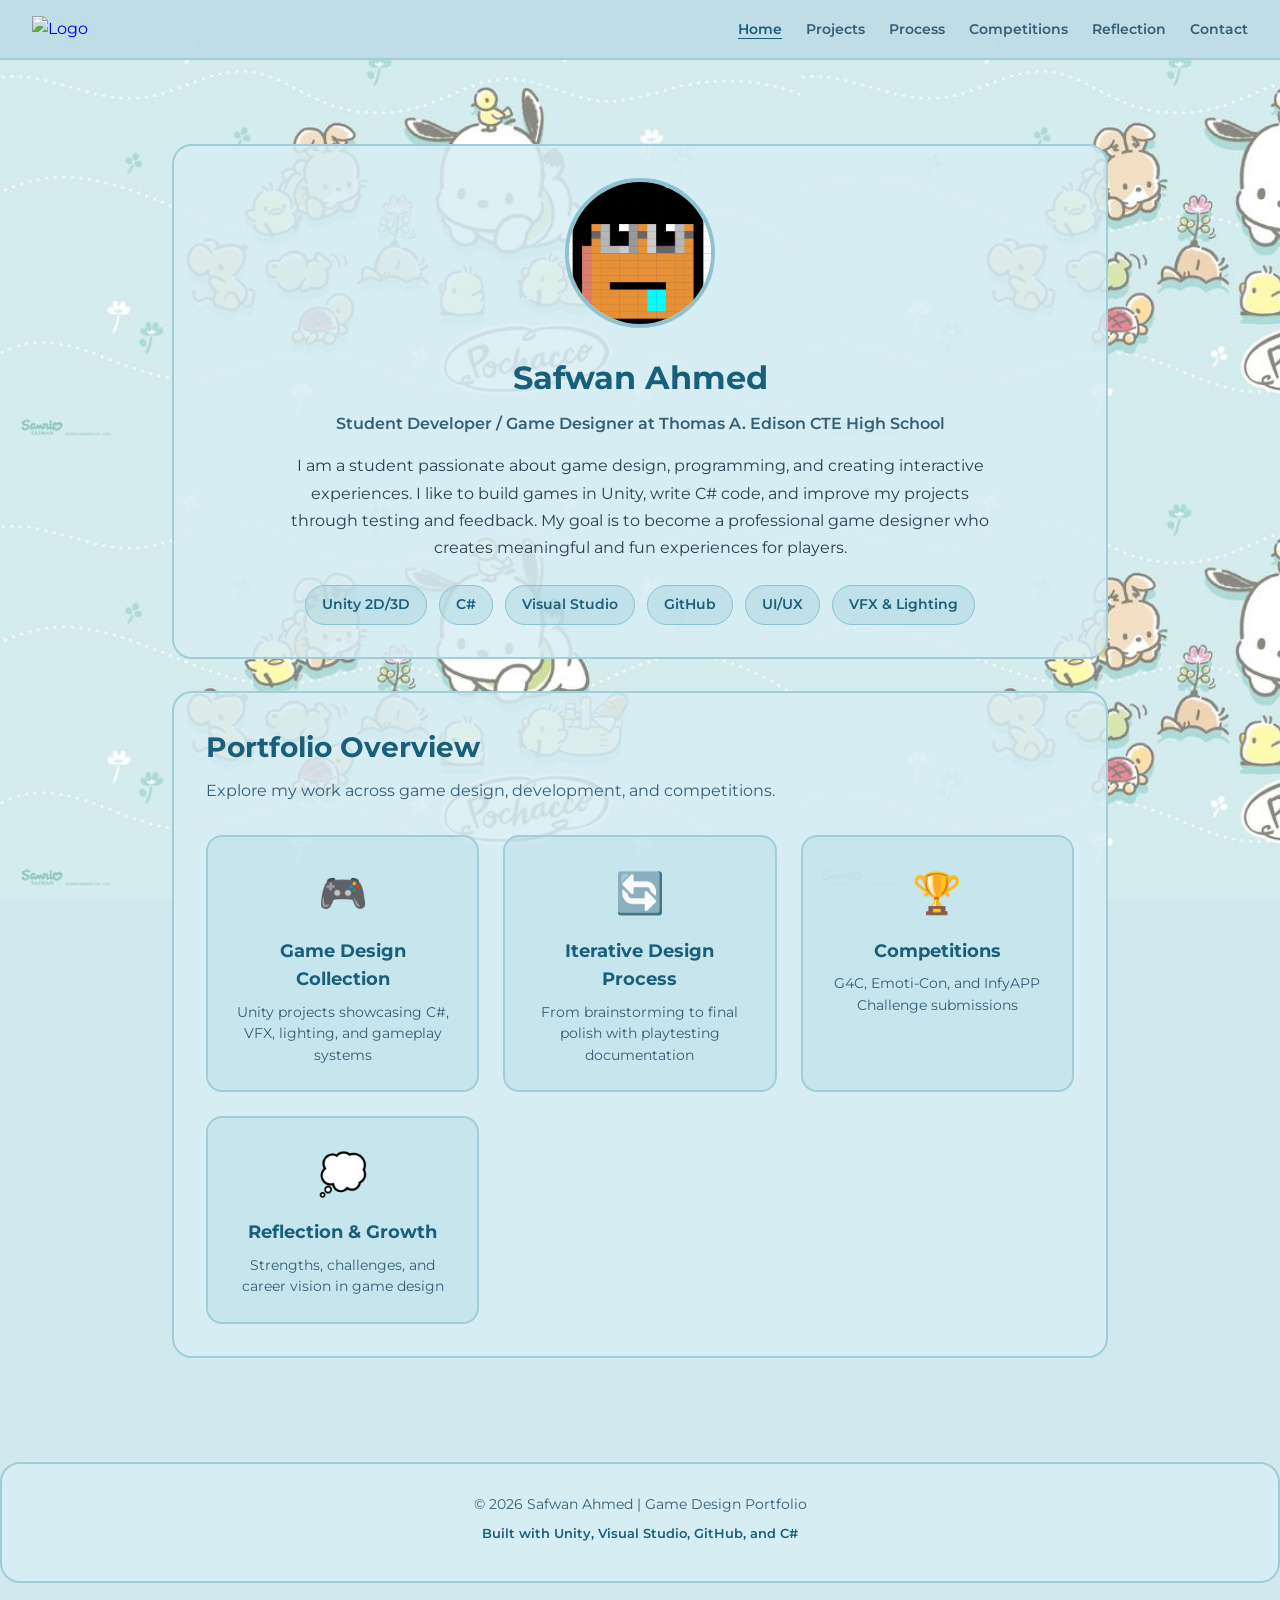
==== commit b75bfdb2: "rrrr" ====
--- a/index.html
+++ b/index.html
@@ -20,448 +20,79 @@
       <div class="navbar-left">
         <a href="index.html">
           <img src="download.jpg" alt="Logo" />
-          <span>Safwan Ahmed</span>
         </a>
       </div>
       <ul class="navbar-right">
         <li><a href="index.html" class="active">Home</a></li>
-        <li><a href="#about">About</a></li>
-        <li><a href="#projects">Projects</a></li>
-        <li><a href="#process">Process</a></li>
-        <li><a href="#competitions">Competitions</a></li>
-        <li><a href="#reflection">Reflection</a></li>
-        <li><a href="#contact">Contact</a></li>
+        <li><a href="projects.html">Projects</a></li>
+        <li><a href="process.html">Process</a></li>
+        <li><a href="competitions.html">Competitions</a></li>
+        <li><a href="reflection.html">Reflection</a></li>
+        <li><a href="contact.html">Contact</a></li>
       </ul>
     </nav>
   </header>
 
-  <main>
+  <main class="home-card">
 
-    <!-- HERO -->
-    <section class="hero">
-      <div class="hero-content">
-        <h1>Game Design Portfolio</h1>
-        <p>Hi, I'm <strong>Safwan Ahmed</strong>. I'm a high school student passionate about creating games with Unity, C#, and creative problem-solving. This portfolio shows my journey through the Game Design pathway.</p>
-        <a href="#projects" class="btn">View My Projects</a>
-      </div>
-    </section>
-
-    <!-- ABOUT -->
-    <section class="card" id="about">
-      <h2>About Me</h2>
-      <div class="about-grid">
-        <div class="about-pic">
+    <!-- ABOUT / BIO -->
+    <section class="resource-card">
+      <div class="bio">
+        <div class="bio-pic">
           <img src="fav.png" alt="Safwan Ahmed" />
         </div>
-        <div class="about-text">
+        <div class="bio-text">
+          <h1>Safwan Ahmed</h1>
+          <h4>Student Developer / Game Designer at Thomas A. Edison CTE High School</h4>
           <p>
-            I'm a student in the Game Design pathway with a goal of becoming a <strong>professional game designer</strong>. I love how games combine art, code, and storytelling to create experiences that people remember.
-          </p>
-          <p>
-            I've learned to use <strong>Unity, Visual Studio, C#, and GitHub</strong> to build games from scratch. I enjoy the problem-solving side of programming—figuring out why something isn't working and fixing it feels like solving a puzzle.
-          </p>
-          <p>
-            My career goal is to work at a game studio where I can design systems and mechanics that make players feel challenged, rewarded, and immersed. This portfolio documents my growth from beginner projects to more complex games.
+            I am a student passionate about game design, programming, and creating interactive experiences. I like to build games in Unity, write C# code, and improve my projects through testing and feedback. My goal is to become a professional game designer who creates meaningful and fun experiences for players.
           </p>
           <div class="skills">
-            <span class="skill">Unity 2D/3D</span>
-            <span class="skill">C#</span>
-            <span class="skill">Visual Studio</span>
-            <span class="skill">GitHub</span>
-            <span class="skill">UI/UX</span>
-            <span class="skill">VFX & Lighting</span>
+            <span class="skill-tag">Unity 2D/3D</span>
+            <span class="skill-tag">C#</span>
+            <span class="skill-tag">Visual Studio</span>
+            <span class="skill-tag">GitHub</span>
+            <span class="skill-tag">UI/UX</span>
+            <span class="skill-tag">VFX & Lighting</span>
           </div>
         </div>
       </div>
     </section>
 
-    <!-- GAME DESIGN PROJECTS -->
-    <section class="card" id="projects">
-      <h2>Game Design Collection</h2>
-      <p class="section-intro">These projects show my work across the Unity Essentials, Creative Core, and Junior Programmer Pathways.</p>
-
-      <!-- Project 1 -->
-      <article class="project">
-        <div class="project-img">
-          <div class="placeholder">
-            <span>🎮</span>
-            <p>Neon Runner Screenshot</p>
-          </div>
-        </div>
-        <div class="project-details">
-          <h3>Neon Runner: Cyberpunk Platformer</h3>
-          <div class="project-meta">
-            <span><strong>Tools:</strong> Unity, C#, Visual Studio</span>
-            <span><strong>Time:</strong> 6 Weeks</span>
-            <span><strong>Team:</strong> Solo</span>
-          </div>
-          <p>
-            A fast-paced 2D platformer where players run and jump through a neon city. I built this for the Junior Programmer Pathway.
-          </p>
-          <h4>What I Did:</h4>
-          <ul>
-            <li>Programmed smooth player movement with jumping and wall-sliding using Rigidbody2D physics</li>
-            <li>Created enemy AI that patrols, chases, and attacks using C# state machines</li>
-            <li>Added neon glow effects with Unity's 2D lights and particle systems</li>
-            <li>Used GitHub to save different versions of my code so I could go back if something broke</li>
-          </ul>
-          <div class="reflection-box">
-            <h4>What I Learned:</h4>
-            <p>
-              The first version of my jumping felt "floaty" and players didn't like it. After testing with friends, I learned about <strong>coyote-time</strong>—giving players a tiny window to jump after leaving a platform. This small change made the game feel much better. I also learned that GitHub is a lifesaver when you need to undo a mistake!
-            </p>
-          </div>
-          <div class="project-links">
-            <a href="#" class="btn-small">GitHub</a>
-            <a href="#" class="btn-small">Play Demo</a>
-          </div>
-        </div>
-      </article>
-
-      <!-- Project 2 -->
-      <article class="project">
-        <div class="project-img">
-          <div class="placeholder">
-            <span>🧩</span>
-            <p>Chrono Cube Screenshot</p>
-          </div>
-        </div>
-        <div class="project-details">
-          <h3>Chrono Cube: Puzzle Game</h3>
-          <div class="project-meta">
-            <span><strong>Tools:</strong> Unity, C#, Visual Studio</span>
-            <span><strong>Time:</strong> 4 Weeks</span>
-            <span><strong>Team:</strong> Partner</span>
-          </div>
-          <p>
-            A 3D puzzle game where you rewind time to solve challenges. Built for the Creative Core Pathway with a classmate.
-          </p>
-          <h4>What I Did:</h4>
-          <ul>
-            <li>Programmed a time-rewind system that records player positions and plays them backward</li>
-            <li>Designed 5 puzzle rooms using grey-boxing (simple shapes) before adding art</li>
-            <li>Created a clean HUD with energy meters and interaction prompts using Unity UI</li>
-            <li>Used lighting to show players when puzzle phases changed</li>
-          </ul>
-          <div class="reflection-box">
-            <h4>What I Learned:</h4>
-            <p>
-              Working with a partner taught me how important <strong>communication</strong> is. We made a shared document listing who was doing what, and we met weekly to check progress. The hardest part was making the time-rewind work with physics objects—they kept clipping through walls. We fixed it by adding collision checks before moving objects. This showed me that <strong>games get better through testing, not just planning</strong>.
-            </p>
-          </div>
-          <div class="project-links">
-            <a href="#" class="btn-small">GitHub</a>
-            <a href="#" class="btn-small">Play Demo</a>
-          </div>
-        </div>
-      </article>
-
-      <!-- Project 3 -->
-      <article class="project">
-        <div class="project-img">
-          <div class="placeholder">
-            <span>🌌</span>
-            <p>Starlight Voyager Screenshot</p>
-          </div>
-        </div>
-        <div class="project-details">
-          <h3>Starlight Voyager: Space Explorer</h3>
-          <div class="project-meta">
-            <span><strong>Tools:</strong> Unity, C#</span>
-            <span><strong>Time:</strong> 3 Weeks</span>
-            <span><strong>Team:</strong> Solo</span>
-          </div>
-          <p>
-            My first complete Unity project from the Unity Essentials Pathway. A simple space exploration game.
-          </p>
-          <h4>What I Did:</h4>
-          <ul>
-            <li>Built multiple scenes with loading screens and saved player data between levels</li>
-            <li>Created reusable asteroid and collectible objects using Unity prefabs</li>
-            <li>Programmed a smooth camera that follows the player</li>
-          </ul>
-          <div class="reflection-box">
-            <h4>What I Learned:</h4>
-            <p>
-              This was my first time using Unity, so everything was new. I learned how Unity's <strong>component system</strong> works—how you attach scripts to objects to give them behavior. I also started using GitHub here, making a habit of saving my work after each feature. Looking back, my code was messy, but it worked. This project reminds me how much I've grown.
-            </p>
-          </div>
-          <div class="project-links">
-            <a href="#" class="btn-small">GitHub</a>
-          </div>
-        </div>
-      </article>
-    </section>
-
-    <!-- ITERATIVE DESIGN PROCESS -->
-    <section class="card" id="process">
-      <h2>Iterative Design Process</h2>
-      <p class="section-intro">How I go from idea to finished game through testing and refinement.</p>
-
-      <div class="process-step">
-        <div class="step-header">
-          <span class="step-num">1</span>
-          <h3>Brainstorming & Concept</h3>
-        </div>
-        <div class="step-content">
-          <div class="step-img">
-            <div class="placeholder small">
-              <span>📝</span>
-              <p>Mind Map</p>
-            </div>
-          </div>
-          <p>
-            I start by writing down ideas and drawing mind maps. For Neon Runner, I looked at games like <em>Celeste</em> to see what makes platforming fun. I wrote a one-page document explaining the core idea: <em>"Fast platforming with time mechanics in a neon city."</em>
-          </p>
-        </div>
-      </div>
-
-      <div class="process-step">
-        <div class="step-header">
-          <span class="step-num">2</span>
-          <h3>Wireframes & Planning</h3>
-        </div>
-        <div class="step-content">
-          <div class="step-img">
-            <div class="placeholder small">
-              <span>📐</span>
-              <p>Level Sketch</p>
-            </div>
-          </div>
-          <p>
-            Before opening Unity, I draw level layouts on paper. I sketch where platforms go, where enemies should be, and where the "aha moment" happens. I also make flowcharts showing how screens connect: Menu → Game → Pause → Game Over. This planning stops me from getting lost later.
-          </p>
-        </div>
-      </div>
-
-      <div class="process-step">
-        <div class="step-header">
-          <span class="step-num">3</span>
-          <h3>Grey-Box Prototyping</h3>
-        </div>
-        <div class="step-content">
-          <div class="step-img">
-            <div class="placeholder small">
-              <span>🧱</span>
-              <p>Grey-Box Screenshot</p>
-            </div>
-          </div>
-          <p>
-            I build the game using simple shapes (cubes and planes) first—no art yet. This lets me test if the jumping distances feel right and if the level is fun. For Neon Runner Level 3, grey-boxing took 2 hours, and testing showed the jumps were too hard. Fixing the spacing took 5 minutes in the grey-box, but would have taken hours if I had already added art.
-          </p>
-        </div>
-      </div>
-
-      <div class="process-step">
-        <div class="step-header">
-          <span class="step-num">4</span>
-          <h3>Playtesting & Fixing</h3>
-        </div>
-        <div class="step-content">
-          <div class="step-img">
-            <div class="placeholder small">
-              <span>🎮</span>
-              <p>Playtest Notes</p>
-            </div>
-          </div>
-          <p>
-            I have friends play my game and watch where they get stuck. In Chrono Cube, players kept missing the tutorial for time-rewind. Instead of adding more text, I made the game <strong>slow down automatically</strong> to show the mechanic in action. This "show, don't tell" approach worked much better—tutorial dropout went from 40% to almost zero.
-          </p>
-        </div>
-      </div>
-
-      <div class="process-step">
-        <div class="step-header">
-          <span class="step-num">5</span>
-          <h3>Final Polish & Documentation</h3>
-        </div>
-        <div class="step-content">
-          <div class="step-img">
-            <div class="placeholder small">
-              <span>✨</span>
-              <p>Final Build</p>
-            </div>
-          </div>
-          <p>
-            In the final phase, I add art, sound, and UI polish. I also write a <strong>Game Design Document (GDD)</strong> that explains what the game is, how it works, and why I made certain choices. This document helps me remember my decisions and shows teachers or employers that I can plan professionally.
-          </p>
-        </div>
-      </div>
-    </section>
-
-    <!-- COMPETITIONS -->
-    <section class="card" id="competitions">
-      <h2>Competitions & Creative Projects</h2>
-      <p class="section-intro">Games and apps I've built for competitions and challenges.</p>
-
-      <article class="competition">
-        <div class="comp-badge">Games for Change 2025</div>
-        <h3>Empathy Engine</h3>
-        <div class="comp-meta">
-          <span>Theme: Social Justice</span>
-          <span>Team: 3 people</span>
-          <span>Time: 48 hours</span>
-        </div>
-        <p>
-          A narrative game where players see the world from different characters' perspectives. Built for the G4C Student Challenge.
-        </p>
-        <div class="reflection-box">
-          <h4>My Experience:</h4>
-          <p>
-            This was my first game jam, and the 48-hour deadline was intense. We had to cut features to finish on time—we aimed for a 10-minute experience instead of something longer. I handled the programming while teammates wrote the story and made art. We used GitHub to share code in real-time. We didn't win, but the judges said our <strong>dialogue system was surprisingly advanced for a game jam</strong>. I learned that working fast means choosing what matters most.
-          </p>
-        </div>
-      </article>
-
-      <article class="competition">
-        <div class="comp-badge">Emoti-Con CS Fair 2025</div>
-        <h3>Neural Nexus</h3>
-        <div class="comp-meta">
-          <span>Theme: AI & Humanity</span>
-          <span>Solo Entry</span>
-          <span>Time: 3 months</span>
-        </div>
-        <p>
-          A Unity simulation where you train an AI companion through positive reinforcement. Submitted to Emoti-Con NYC.
-        </p>
-        <div class="reflection-box">
-          <h4>My Experience:</h4>
-          <p>
-            I had to present this to judges who weren't all programmers, so I practiced explaining <strong>why I chose certain code solutions</strong> in simple terms. I did a live demo and answered questions. I placed in the <strong>Top 10 out of 200+ entries</strong>, and judges specifically praised my presentation and clear documentation. This taught me that <strong>being able to explain your work is just as important as building it</strong>.
-          </p>
-        </div>
-      </article>
-
-      <article class="competition">
-        <div class="comp-badge">InfyAPP Challenge 2025</div>
-        <h3>EcoQuest</h3>
-        <div class="comp-meta">
-          <span>Theme: Sustainability</span>
-          <span>Team: 4 people</span>
-          <span>Time: 6 weeks</span>
-        </div>
-        <p>
-          A web app that gamifies environmental actions like recycling and saving energy. Uses game design ideas in a non-game app.
-        </p>
-        <div class="reflection-box">
-          <h4>My Experience:</h4>
-          <p>
-            I applied game design concepts like <strong>daily challenges, streaks, and progress bars</strong> to motivate real-world behavior. We used Agile sprints with a task board to stay organized. One challenge was making the app fun without being addictive—we added "healthy limits" so users wouldn't feel pressured. This project showed me that <strong>game designers have a responsibility to think about player wellbeing</strong>, not just engagement.
-          </p>
-        </div>
-      </article>
-    </section>
-
-    <!-- REFLECTION -->
-    <section class="card" id="reflection">
-      <h2>Reflection & Professional Growth</h2>
-
-      <div class="reflection-section">
-        <h3>My Strengths</h3>
-        <div class="strengths">
-          <div class="strength">
-            <span>💡</span>
-            <h4>Systems Thinking</h4>
-            <p>I see games as connected systems. When I change one thing, I think about how it affects everything else.</p>
-          </div>
-          <div class="strength">
-            <span>🔧</span>
-            <h4>Technical Skills</h4>
-            <p>My C# knowledge lets me turn ideas into working prototypes quickly without waiting for others.</p>
-          </div>
-          <div class="strength">
-            <span>🔄</span>
-            <h4>Iterative Mindset</h4>
-            <p>I don't get discouraged by broken builds. Each failure teaches me something about what players actually want.</p>
-          </div>
-          <div class="strength">
-            <span>🤝</span>
-            <h4>Teamwork</h4>
-            <p>I communicate clearly in group projects and keep shared documents so everyone knows what's happening.</p>
-          </div>
-        </div>
-      </div>
-
-      <div class="reflection-section">
-        <h3>Challenges I've Faced</h3>
-        <div class="challenge">
-          <h4>Scope Creep (Adding Too Much)</h4>
-          <p>
-            Early on, I wanted every cool idea in my games. This caused me to miss deadlines. Now I define a <strong>Minimum Viable Product (MVP)</strong>—the simplest version that works—and save extra ideas for later. I keep a "parking lot" list for features that don't fit the current project.
-          </p>
-        </div>
-        <div class="challenge">
-          <h4>Art & Visuals</h4>
-          <p>
-            I'm stronger at code than art. Instead of avoiding this, I learned Unity's <strong>Shader Graph and VFX Graph</strong> to make cool effects through code. I also collaborate with artistic teammates and practice describing what I need visually so they can help.
-          </p>
-        </div>
-        <div class="challenge">
-          <h4>Accepting Feedback</h4>
-          <p>
-            I used to take negative playtest feedback personally. Now I understand that <strong>if players are confused, the design is unclear—not the players</strong>. I write down patterns from multiple testers instead of reacting to one person's opinion.
-          </p>
-        </div>
-      </div>
-
-      <div class="final-statement">
-        <h3>My Career Vision</h3>
-        <blockquote>
-          "My goal is to become a <strong>professional game designer</strong> who creates experiences that challenge and inspire players. The Game Design pathway has given me more than coding skills—it's taught me how to <strong>think like a designer, plan like a professional, and collaborate like industry developers</strong>. From Unity projects to GitHub version control, from GDDs to competition pitches, every experience has prepared me for what's next."
-        </blockquote>
-        <p class="signature">— Safwan Ahmed</p>
-        
-        <div class="goals">
-          <h4>Next Steps:</h4>
-          <ul>
-            <li>Get Unity Certified Associate: Programmer</li>
-            <li>Build a multiplayer game to learn networking</li>
-            <li>Contribute to an open-source game project on GitHub</li>
-            <li>Apply for internships at game studios</li>
-          </ul>
-        </div>
-      </div>
-    </section>
-
-    <!-- CONTACT -->
-    <section class="card" id="contact">
-      <h2>Contact</h2>
-      <p class="section-intro">Want to collaborate or have questions? Reach out!</p>
-      
-      <div class="contact-grid">
-        <div class="contact-item">
-          <div class="contact-icon-box">
-            <img src="icon1.jpg" alt="Email" />
-          </div>
-          <h3>Email</h3>
-          <a href="mailto:Safwana13@nycstudents.net">Safwana13@nycstudents.net</a>
-          <p>For project questions or collaboration</p>
-        </div>
-        <div class="contact-item">
-          <div class="contact-icon-box">
-            <img src="icon2.jpg" alt="LinkedIn" />
-          </div>
-          <h3>LinkedIn</h3>
-          <a href="https://www.linkedin.com/in/safwan-ahmed-6b64633a7/" target="_blank">Safwan Ahmed</a>
-          <p>Connect for networking</p>
-        </div>
-        <div class="contact-item">
-          <div class="contact-icon-box">
-            <span>💻</span>
-          </div>
-          <h3>GitHub</h3>
-          <a href="#">github.com/safwanahmed</a>
-          <p>See my code and version control</p>
-        </div>
+    <!-- QUICK LINKS -->
+    <section class="resource-card">
+      <h2>Portfolio Overview</h2>
+      <p class="section-intro">Explore my work across game design, development, and competitions.</p>
+      <div class="overview-grid">
+        <a href="projects.html" class="overview-card">
+          <span>🎮</span>
+          <h3>Game Design Collection</h3>
+          <p>Unity projects showcasing C#, VFX, lighting, and gameplay systems</p>
+        </a>
+        <a href="process.html" class="overview-card">
+          <span>🔄</span>
+          <h3>Iterative Design Process</h3>
+          <p>From brainstorming to final polish with playtesting documentation</p>
+        </a>
+        <a href="competitions.html" class="overview-card">
+          <span>🏆</span>
+          <h3>Competitions</h3>
+          <p>G4C, Emoti-Con, and InfyAPP Challenge submissions</p>
+        </a>
+        <a href="reflection.html" class="overview-card">
+          <span>💭</span>
+          <h3>Reflection & Growth</h3>
+          <p>Strengths, challenges, and career vision in game design</p>
+        </a>
       </div>
     </section>
 
   </main>
 
   <!-- FOOTER -->
-  <footer>
-    <p><strong>Safwan Ahmed</strong> | Game Design Portfolio</p>
-    <p>© <span id="year"></span> | Built with Unity, Visual Studio, GitHub, and passion.</p>
+  <footer class="resource-card">
+    <p>© <span id="year"></span> Safwan Ahmed | Game Design Portfolio</p>
+    <p class="footer-tools">Built with Unity, Visual Studio, GitHub, and C#</p>
   </footer>
 
   <script>
--- a/style.css
+++ b/style.css
@@ -1,8 +1,3 @@
-/* ============================================
-   SAFWAN AHMED - GAME DESIGN PORTFOLIO
-   Simple, Clean, High School Level
-   ============================================ */
-
 * {
   box-sizing: border-box;
   margin: 0;
@@ -11,57 +6,54 @@
 
 html {
   scroll-behavior: smooth;
-  scroll-padding-top: 70px;
+  scroll-padding-top: 80px;
 }
 
 body {
+  margin: 0;
   font-family: 'Montserrat', Arial, sans-serif;
-  background-color: #0a192f;
-  color: #ccd6f6;
+  background-color: #cfe9ee;
+  background-image: url("Pochaccoo.jpg");
+  background-size: 800px;
+  background-repeat: repeat;
+  background-attachment: fixed;
+  color: #2c3e50;
   line-height: 1.6;
 }
 
-/* ============================================
-   NAVIGATION
-   ============================================ */
+/* NAVBAR */
 .navbar {
+  background-color: rgba(190, 220, 230, 0.95);
+  padding: 1em 2em;
+  display: flex;
+  justify-content: space-between;
+  align-items: center;
+  border-bottom: 2px solid #9fcdd9;
   position: fixed;
   top: 0;
   left: 0;
   right: 0;
-  background: rgba(10, 25, 47, 0.95);
-  border-bottom: 1px solid rgba(100, 255, 218, 0.2);
-  padding: 1rem 2rem;
-  display: flex;
-  justify-content: space-between;
-  align-items: center;
   z-index: 100;
-}
-
-.navbar-left a {
-  display: flex;
-  align-items: center;
-  gap: 0.75rem;
-  text-decoration: none;
-  color: #ccd6f6;
-  font-weight: 700;
 }
 
 .navbar-left img {
   height: 35px;
-  width: 35px;
-  border-radius: 50%;
-  border: 2px solid #64ffda;
+}
+
+.navbar-left a {
+  text-decoration: none;
 }
 
 .navbar-right {
   list-style: none;
   display: flex;
-  gap: 1.5rem;
+  gap: 1.5em;
+  margin: 0;
+  padding: 0;
 }
 
 .navbar-right a {
-  color: #8892b0;
+  color: #355f75;
   text-decoration: none;
   font-weight: 600;
   font-size: 0.9rem;
@@ -70,168 +62,143 @@
 
 .navbar-right a:hover,
 .navbar-right a.active {
-  color: #64ffda;
-}
-
-/* ============================================
-   HERO
-   ============================================ */
-.hero {
-  min-height: 90vh;
-  display: flex;
-  align-items: center;
+  color: #1a5f7a;
+  text-decoration: underline;
+  text-underline-offset: 4px;
+}
+
+/* MAIN */
+.home-card {
+  max-width: 1000px;
+  margin: 5em auto 2.5em;
+  padding: 2em;
+}
+
+/* CARDS */
+.resource-card {
+  background-color: rgba(215, 238, 245, 0.85);
+  margin: 2em auto;
+  padding: 2em;
+  border-radius: 20px;
+  border: 2px solid #9fcdd9;
+}
+
+/* BIO */
+.bio {
+  text-align: center;
+}
+
+.bio-pic img {
+  width: 150px;
+  height: 150px;
+  border-radius: 50%;
+  border: 4px solid #8cc2d1;
+  background-color: white;
+  margin-bottom: 1rem;
+}
+
+.bio-text h1 {
+  font-size: 2rem;
+  color: #1a5f7a;
+  margin-bottom: 0.5rem;
+}
+
+.bio-text h4 {
+  color: #355f75;
+  font-weight: 600;
+  margin-bottom: 1rem;
+  font-size: 1rem;
+}
+
+.bio-text p {
+  max-width: 700px;
+  margin: 0 auto 1.5rem;
+  color: #2c3e50;
+  line-height: 1.7;
+}
+
+.skills {
+  display: flex;
+  flex-wrap: wrap;
   justify-content: center;
-  text-align: center;
-  padding: 6rem 2rem 3rem;
-  background: linear-gradient(180deg, #0a192f 0%, #112240 100%);
-}
-
-.hero-content {
-  max-width: 700px;
-}
-
-.hero h1 {
-  font-size: 3rem;
-  font-weight: 700;
-  color: #e6f1ff;
-  margin-bottom: 1.5rem;
-}
-
-.hero p {
-  font-size: 1.1rem;
-  color: #8892b0;
-  margin-bottom: 2rem;
-  line-height: 1.8;
-}
-
-.hero p strong {
-  color: #64ffda;
-}
-
-/* ============================================
-   BUTTONS
-   ============================================ */
-.btn {
-  display: inline-block;
-  background: transparent;
-  color: #64ffda;
-  border: 1px solid #64ffda;
-  padding: 1rem 2rem;
-  border-radius: 4px;
-  text-decoration: none;
-  font-weight: 600;
-  transition: all 0.3s;
-}
-
-.btn:hover {
-  background: rgba(100, 255, 218, 0.1);
-  transform: translateY(-2px);
-}
-
-.btn-small {
-  display: inline-block;
-  background: transparent;
-  color: #64ffda;
-  border: 1px solid #64ffda;
-  padding: 0.5rem 1rem;
-  border-radius: 4px;
-  text-decoration: none;
-  font-weight: 600;
-  font-size: 0.85rem;
-  transition: all 0.3s;
-  margin-right: 0.5rem;
-}
-
-.btn-small:hover {
-  background: rgba(100, 255, 218, 0.1);
-}
-
-/* ============================================
-   MAIN & CARDS
-   ============================================ */
-main {
-  max-width: 1000px;
-  margin: 0 auto;
-  padding: 2rem;
-}
-
-.card {
-  background: #112240;
-  border: 1px solid rgba(100, 255, 218, 0.1);
-  border-radius: 12px;
-  padding: 2.5rem;
-  margin-bottom: 2rem;
-}
-
-.card h2 {
-  color: #e6f1ff;
-  font-size: 1.75rem;
-  margin-bottom: 0.5rem;
-  display: flex;
-  align-items: center;
-  gap: 0.75rem;
-}
-
-.section-intro {
-  color: #8892b0;
-  margin-bottom: 2rem;
-  font-size: 1rem;
-}
-
-/* ============================================
-   ABOUT SECTION
-   ============================================ */
-.about-grid {
-  display: grid;
-  grid-template-columns: 200px 1fr;
-  gap: 2rem;
-  align-items: start;
-}
-
-.about-pic img {
-  width: 180px;
-  height: 180px;
-  border-radius: 50%;
-  border: 3px solid #64ffda;
-  object-fit: cover;
-}
-
-.about-text p {
-  color: #8892b0;
-  margin-bottom: 1rem;
-  line-height: 1.8;
-}
-
-.about-text strong {
-  color: #ccd6f6;
-}
-
-.skills {
-  display: flex;
-  flex-wrap: wrap;
   gap: 0.75rem;
   margin-top: 1.5rem;
 }
 
-.skill {
-  background: rgba(100, 255, 218, 0.1);
-  color: #64ffda;
+.skill-tag {
+  background: rgba(140, 194, 209, 0.3);
+  color: #1a5f7a;
   padding: 0.5rem 1rem;
   border-radius: 20px;
   font-size: 0.85rem;
   font-weight: 600;
-}
-
-/* ============================================
-   PROJECTS
-   ============================================ */
+  border: 1px solid #8cc2d1;
+}
+
+/* OVERVIEW GRID (Home page) */
+.overview-grid {
+  display: grid;
+  grid-template-columns: repeat(auto-fit, minmax(220px, 1fr));
+  gap: 1.5rem;
+  margin-top: 1.5rem;
+}
+
+.overview-card {
+  background: rgba(140, 194, 209, 0.2);
+  border: 2px solid #9fcdd9;
+  border-radius: 16px;
+  padding: 1.5rem;
+  text-align: center;
+  text-decoration: none;
+  color: #2c3e50;
+  transition: all 0.3s;
+}
+
+.overview-card:hover {
+  background: rgba(140, 194, 209, 0.35);
+  transform: translateY(-4px);
+  border-color: #1a5f7a;
+}
+
+.overview-card span {
+  font-size: 2.5rem;
+  display: block;
+  margin-bottom: 0.75rem;
+}
+
+.overview-card h3 {
+  color: #1a5f7a;
+  font-size: 1.1rem;
+  margin-bottom: 0.5rem;
+}
+
+.overview-card p {
+  color: #355f75;
+  font-size: 0.9rem;
+  line-height: 1.5;
+}
+
+/* SECTION HEADERS */
+.resource-card h2 {
+  color: #1a5f7a;
+  font-size: 1.75rem;
+  margin-bottom: 0.5rem;
+}
+
+.section-intro {
+  color: #355f75;
+  margin-bottom: 2rem;
+  font-size: 1rem;
+}
+
+/* PROJECTS */
 .project {
   display: grid;
   grid-template-columns: 300px 1fr;
   gap: 2rem;
   margin-bottom: 2.5rem;
   padding-bottom: 2.5rem;
-  border-bottom: 1px solid rgba(100, 255, 218, 0.1);
+  border-bottom: 2px solid #9fcdd9;
 }
 
 .project:last-child {
@@ -240,36 +207,36 @@
   border-bottom: none;
 }
 
-.project-img {
+.project-media {
   display: flex;
   align-items: start;
 }
 
-.placeholder {
+.project-placeholder {
   width: 100%;
   height: 220px;
-  background: rgba(100, 255, 218, 0.05);
-  border: 2px dashed rgba(100, 255, 218, 0.3);
-  border-radius: 8px;
+  background: rgba(140, 194, 209, 0.2);
+  border: 2px dashed #8cc2d1;
+  border-radius: 12px;
   display: flex;
   flex-direction: column;
   align-items: center;
   justify-content: center;
-  color: #8892b0;
   gap: 0.5rem;
-}
-
-.placeholder span {
+  color: #355f75;
+}
+
+.project-placeholder span {
   font-size: 2.5rem;
 }
 
-.placeholder p {
-  font-size: 0.85rem;
+.project-placeholder p {
   font-weight: 600;
-}
-
-.project-details h3 {
-  color: #e6f1ff;
+  font-size: 0.9rem;
+}
+
+.project-info h3 {
+  color: #1a5f7a;
   font-size: 1.3rem;
   margin-bottom: 0.75rem;
 }
@@ -283,127 +250,161 @@
 
 .project-meta span {
   font-size: 0.85rem;
-  color: #8892b0;
+  color: #355f75;
+  background: rgba(140, 194, 209, 0.2);
+  padding: 0.35rem 0.75rem;
+  border-radius: 20px;
 }
 
 .project-meta strong {
-  color: #64ffda;
-}
-
-.project-details > p {
-  color: #8892b0;
+  color: #1a5f7a;
+}
+
+.project-info > p {
+  color: #2c3e50;
   margin-bottom: 1rem;
   line-height: 1.7;
 }
 
-.project-details h4 {
-  color: #64ffda;
+.project-info h4 {
+  color: #1a5f7a;
   font-size: 0.95rem;
   margin: 1.25rem 0 0.75rem;
   text-transform: uppercase;
   letter-spacing: 0.05em;
 }
 
-.project-details ul {
+.project-info ul {
   list-style: none;
   padding: 0;
 }
 
-.project-details li {
+.project-info li {
   position: relative;
   padding-left: 1.25rem;
   margin-bottom: 0.5rem;
-  color: #8892b0;
+  color: #2c3e50;
   line-height: 1.6;
   font-size: 0.95rem;
 }
 
-.project-details li::before {
+.project-info li::before {
   content: '▸';
   position: absolute;
   left: 0;
-  color: #64ffda;
-}
-
-.project-details li strong {
-  color: #ccd6f6;
-}
-
-.reflection-box {
-  background: rgba(100, 255, 218, 0.05);
-  border-left: 3px solid #64ffda;
+  color: #1a5f7a;
+  font-weight: bold;
+}
+
+.project-info li strong {
+  color: #1a5f7a;
+}
+
+.reflection {
+  background: rgba(140, 194, 209, 0.15);
+  border-left: 4px solid #1a5f7a;
   padding: 1rem 1.25rem;
   margin: 1rem 0;
   border-radius: 0 8px 8px 0;
 }
 
-.reflection-box h4 {
-  margin-top: 0;
-  color: #64ffda;
+.reflection h4 {
+  color: #1a5f7a;
+  margin-bottom: 0.5rem;
   font-size: 0.9rem;
 }
 
-.reflection-box p {
-  color: #8892b0;
+.reflection p {
+  color: #2c3e50;
   font-style: italic;
   line-height: 1.7;
   font-size: 0.95rem;
 }
 
-.reflection-box strong {
-  color: #ccd6f6;
+.reflection strong {
+  color: #1a5f7a;
 }
 
 .project-links {
   margin-top: 1rem;
 }
 
-/* ============================================
-   PROCESS SECTION
-   ============================================ */
-.process-step {
-  margin-bottom: 2rem;
-  padding-bottom: 2rem;
-  border-bottom: 1px solid rgba(100, 255, 218, 0.1);
-}
-
-.process-step:last-child {
-  margin-bottom: 0;
-  padding-bottom: 0;
-  border-bottom: none;
-}
-
-.step-header {
+.btn-small {
+  display: inline-block;
+  background: #1a5f7a;
+  color: white;
+  padding: 0.5rem 1rem;
+  border-radius: 6px;
+  text-decoration: none;
+  font-weight: 600;
+  font-size: 0.85rem;
+  margin-right: 0.5rem;
+  transition: background 0.3s;
+}
+
+.btn-small:hover {
+  background: #134b61;
+}
+
+/* PROCESS */
+.process-grid {
+  display: grid;
+  gap: 1.5rem;
+}
+
+.process-card {
+  display: grid;
+  grid-template-columns: 1fr 150px;
+  gap: 1.5rem;
+  align-items: start;
+  padding: 1.5rem;
+  background: rgba(140, 194, 209, 0.15);
+  border-radius: 12px;
+  border: 1px solid #9fcdd9;
+}
+
+.process-header {
   display: flex;
   align-items: center;
   gap: 1rem;
-  margin-bottom: 1rem;
-}
-
-.step-num {
+  margin-bottom: 0.75rem;
+}
+
+.process-num {
   display: flex;
   align-items: center;
   justify-content: center;
-  width: 40px;
-  height: 40px;
-  background: rgba(100, 255, 218, 0.1);
-  color: #64ffda;
+  width: 36px;
+  height: 36px;
+  background: #1a5f7a;
+  color: white;
   border-radius: 50%;
   font-weight: 700;
+  font-size: 1rem;
+}
+
+.process-header h3 {
+  color: #1a5f7a;
   font-size: 1.1rem;
-  border: 1px solid rgba(100, 255, 218, 0.3);
-}
-
-.step-header h3 {
-  color: #e6f1ff;
-  font-size: 1.2rem;
-}
-
-.step-content {
-  display: grid;
-  grid-template-columns: 150px 1fr;
-  gap: 1.5rem;
-  align-items: start;
+}
+
+.process-card p {
+  color: #2c3e50;
+  line-height: 1.7;
+  font-size: 0.95rem;
+}
+
+.process-card strong {
+  color: #1a5f7a;
+}
+
+.process-card em {
+  color: #355f75;
+  font-style: italic;
+}
+
+.process-img {
+  order: -1;
 }
 
 .placeholder.small {
@@ -414,34 +415,27 @@
   font-size: 1.5rem;
 }
 
-.step-content p {
-  color: #8892b0;
-  line-height: 1.7;
-}
-
-.step-content strong {
-  color: #ccd6f6;
-}
-
-/* ============================================
-   COMPETITIONS
-   ============================================ */
-.competition {
-  background: rgba(17, 34, 64, 0.5);
-  border: 1px solid rgba(100, 255, 218, 0.1);
-  border-radius: 8px;
+.placeholder.small p {
+  font-size: 0.8rem;
+}
+
+/* COMPETITIONS */
+.competition-card {
+  background: rgba(140, 194, 209, 0.15);
+  border: 1px solid #9fcdd9;
+  border-radius: 12px;
   padding: 2rem;
   margin-bottom: 1.5rem;
 }
 
-.competition:last-child {
+.competition-card:last-child {
   margin-bottom: 0;
 }
 
 .comp-badge {
   display: inline-block;
-  background: rgba(100, 255, 218, 0.1);
-  color: #64ffda;
+  background: #1a5f7a;
+  color: white;
   padding: 0.35rem 0.75rem;
   border-radius: 20px;
   font-size: 0.75rem;
@@ -451,8 +445,8 @@
   margin-bottom: 0.75rem;
 }
 
-.competition h3 {
-  color: #e6f1ff;
+.competition-card h3 {
+  color: #1a5f7a;
   font-size: 1.2rem;
   margin-bottom: 0.75rem;
 }
@@ -466,117 +460,115 @@
 
 .comp-meta span {
   font-size: 0.85rem;
-  color: #8892b0;
-  background: rgba(100, 255, 218, 0.05);
+  color: #355f75;
+  background: rgba(140, 194, 209, 0.2);
   padding: 0.25rem 0.75rem;
   border-radius: 20px;
 }
 
-.competition > p {
-  color: #8892b0;
+.competition-card > p {
+  color: #2c3e50;
   line-height: 1.7;
   margin-bottom: 1rem;
 }
 
-/* ============================================
-   REFLECTION
-   ============================================ */
-.reflection-section {
+/* REFLECTION */
+.reflection-block {
   margin-bottom: 2.5rem;
 }
 
-.reflection-section:last-child {
+.reflection-block:last-child {
   margin-bottom: 0;
 }
 
-.reflection-section h3 {
-  color: #e6f1ff;
+.reflection-block h3 {
+  color: #1a5f7a;
   font-size: 1.3rem;
   margin-bottom: 1.5rem;
-  padding-bottom: 0.75rem;
-  border-bottom: 2px solid #64ffda;
+  padding-bottom: 0.5rem;
+  border-bottom: 3px solid #8cc2d1;
   display: inline-block;
 }
 
-.strengths {
+.strengths-grid {
   display: grid;
   grid-template-columns: repeat(auto-fit, minmax(220px, 1fr));
   gap: 1.5rem;
 }
 
-.strength {
-  background: rgba(17, 34, 64, 0.5);
-  border: 1px solid rgba(100, 255, 218, 0.1);
-  border-radius: 8px;
+.strength-item {
+  background: rgba(140, 194, 209, 0.15);
+  border: 1px solid #9fcdd9;
+  border-radius: 12px;
   padding: 1.5rem;
   text-align: center;
 }
 
-.strength span {
+.strength-item span {
   font-size: 2rem;
   display: block;
   margin-bottom: 0.75rem;
 }
 
-.strength h4 {
-  color: #e6f1ff;
+.strength-item h4 {
+  color: #1a5f7a;
   font-size: 1rem;
   margin-bottom: 0.5rem;
 }
 
-.strength p {
-  color: #8892b0;
+.strength-item p {
+  color: #2c3e50;
   font-size: 0.9rem;
   line-height: 1.6;
 }
 
-.challenge {
-  background: rgba(17, 34, 64, 0.5);
-  border: 1px solid rgba(100, 255, 218, 0.1);
-  border-radius: 8px;
+.challenge-item {
+  background: rgba(140, 194, 209, 0.15);
+  border: 1px solid #9fcdd9;
+  border-radius: 12px;
   padding: 1.5rem;
   margin-bottom: 1rem;
 }
 
-.challenge:last-child {
+.challenge-item:last-child {
   margin-bottom: 0;
 }
 
-.challenge h4 {
-  color: #64ffda;
+.challenge-item h4 {
+  color: #1a5f7a;
   font-size: 1rem;
   margin-bottom: 0.75rem;
 }
 
-.challenge p {
-  color: #8892b0;
+.challenge-item p {
+  color: #2c3e50;
   line-height: 1.7;
   font-size: 0.95rem;
 }
 
-.challenge strong {
-  color: #ccd6f6;
+.challenge-item strong {
+  color: #1a5f7a;
 }
 
 .final-statement {
-  background: linear-gradient(135deg, rgba(100, 255, 218, 0.05) 0%, rgba(17, 34, 64, 0.5) 100%);
-  border: 1px solid rgba(100, 255, 218, 0.2);
-  border-radius: 12px;
+  background: linear-gradient(135deg, rgba(140, 194, 209, 0.3) 0%, rgba(207, 233, 238, 0.5) 100%);
+  border: 2px solid #9fcdd9;
+  border-radius: 16px;
   padding: 2.5rem;
   text-align: center;
 }
 
 .final-statement h3 {
-  color: #e6f1ff;
+  color: #1a5f7a;
   margin-bottom: 1.5rem;
   border-bottom: none;
   display: block;
 }
 
 .final-statement blockquote {
-  font-size: 1.1rem;
+  font-size: 1.05rem;
   font-style: italic;
-  color: #8892b0;
+  color: #2c3e50;
   line-height: 1.8;
   margin-bottom: 1.5rem;
   max-width: 800px;
@@ -585,105 +577,100 @@
 }
 
 .final-statement blockquote strong {
-  color: #64ffda;
+  color: #1a5f7a;
 }
 
 .signature {
-  color: #64ffda;
+  color: #1a5f7a;
   font-weight: 600;
   margin-bottom: 2rem;
 }
 
-.goals {
+.goals-list {
   text-align: left;
-  background: rgba(10, 25, 47, 0.5);
-  border-radius: 8px;
+  background: rgba(255, 255, 255, 0.6);
+  border-radius: 12px;
   padding: 1.5rem;
   max-width: 600px;
   margin: 0 auto;
-}
-
-.goals h4 {
-  color: #64ffda;
+  border: 1px solid #9fcdd9;
+}
+
+.goals-list h4 {
+  color: #1a5f7a;
   margin-bottom: 1rem;
   font-size: 1rem;
 }
 
-.goals ul {
+.goals-list ul {
   list-style: none;
 }
 
-.goals li {
+.goals-list li {
   position: relative;
   padding-left: 1.5rem;
   margin-bottom: 0.5rem;
-  color: #8892b0;
-}
-
-.goals li::before {
+  color: #2c3e50;
+}
+
+.goals-list li::before {
   content: '→';
   position: absolute;
   left: 0;
-  color: #64ffda;
-}
-
-/* ============================================
-   CONTACT
-   ============================================ */
-.contact-grid {
-  display: grid;
-  grid-template-columns: repeat(auto-fit, minmax(250px, 1fr));
-  gap: 1.5rem;
+  color: #1a5f7a;
+  font-weight: bold;
+}
+
+/* CONTACT */
+.contact-links {
+  display: flex;
+  justify-content: center;
+  gap: 3em;
+  text-align: center;
+  flex-wrap: wrap;
 }
 
 .contact-item {
-  background: rgba(17, 34, 64, 0.5);
-  border: 1px solid rgba(100, 255, 218, 0.1);
-  border-radius: 8px;
-  padding: 2rem;
-  text-align: center;
-  transition: all 0.3s;
-}
-
-.contact-item:hover {
-  border-color: rgba(100, 255, 218, 0.3);
-  transform: translateY(-4px);
-}
-
-.contact-icon-box {
-  width: 60px;
-  height: 60px;
-  margin: 0 auto 1rem;
-  background: rgba(100, 255, 218, 0.1);
-  border-radius: 50%;
+  display: flex;
+  flex-direction: column;
+  align-items: center;
+  min-width: 150px;
+}
+
+.contact-icon {
+  width: 70px;
+  height: 70px;
+  margin-bottom: 0.5em;
+  border-radius: 14px;
+  background-color: white;
+  border: 2px solid #8cc2d1;
+  object-fit: cover;
+}
+
+.contact-icon-fallback {
+  width: 70px;
+  height: 70px;
+  margin-bottom: 0.5em;
+  border-radius: 14px;
+  background: rgba(140, 194, 209, 0.3);
+  border: 2px solid #8cc2d1;
   display: flex;
   align-items: center;
   justify-content: center;
-  border: 2px solid #64ffda;
-}
-
-.contact-icon-box img {
-  width: 30px;
-  height: 30px;
-  border-radius: 4px;
-}
-
-.contact-icon-box span {
   font-size: 1.5rem;
 }
 
 .contact-item h3 {
-  color: #e6f1ff;
-  font-size: 1.1rem;
-  margin-bottom: 0.5rem;
+  color: #1a5f7a;
+  font-size: 1rem;
+  margin-bottom: 0.25rem;
 }
 
 .contact-item a {
-  color: #64ffda;
+  color: #1a5f7a;
+  font-weight: 600;
   text-decoration: none;
-  font-weight: 600;
-  display: block;
-  margin-bottom: 0.5rem;
+  font-size: 0.9rem;
 }
 
 .contact-item a:hover {
@@ -691,78 +678,69 @@
 }
 
 .contact-item > p {
-  color: #8892b0;
+  color: #355f75;
   font-size: 0.85rem;
-}
-
-/* ============================================
-   FOOTER
-   ============================================ */
+  margin-top: 0.25rem;
+}
+
+/* FOOTER */
 footer {
   text-align: center;
-  padding: 3rem 2rem;
-  border-top: 1px solid rgba(100, 255, 218, 0.1);
-  margin-top: 2rem;
-}
-
-footer p:first-child {
-  color: #e6f1ff;
-  font-weight: 700;
+  font-size: 0.9em;
+  color: #355f75;
+}
+
+footer p {
   margin-bottom: 0.5rem;
 }
 
-footer p:last-child {
-  color: #8892b0;
-  font-size: 0.85rem;
-}
-
-/* ============================================
-   RESPONSIVE
-   ============================================ */
+.footer-tools {
+  font-size: 0.8rem;
+  color: #1a5f7a;
+  font-weight: 600;
+}
+
+/* RESPONSIVE */
 @media (max-width: 768px) {
   .navbar {
-    padding: 1rem;
+    padding: 1em;
   }
   
   .navbar-right {
-    gap: 1rem;
+    gap: 1em;
     font-size: 0.8rem;
   }
   
-  .hero h1 {
-    font-size: 2rem;
-  }
-  
-  .about-grid {
-    grid-template-columns: 1fr;
-    text-align: center;
-  }
-  
-  .about-pic {
-    margin: 0 auto;
+  .home-card {
+    margin-top: 4em;
+    padding: 1em;
+  }
+  
+  .resource-card {
+    padding: 1.5em;
   }
   
   .project {
     grid-template-columns: 1fr;
   }
   
-  .step-content {
+  .process-card {
     grid-template-columns: 1fr;
   }
   
-  .step-img {
+  .process-img {
     order: -1;
   }
   
-  .placeholder.small {
-    height: 80px;
-  }
-  
-  .card {
-    padding: 1.5rem;
-  }
-  
-  main {
-    padding: 1rem;
+  .contact-links {
+    gap: 2em;
+  }
+  
+  .strengths-grid {
+    grid-template-columns: 1fr;
+  }
+  
+  .overview-grid {
+    grid-template-columns: 1fr;
   }
 }
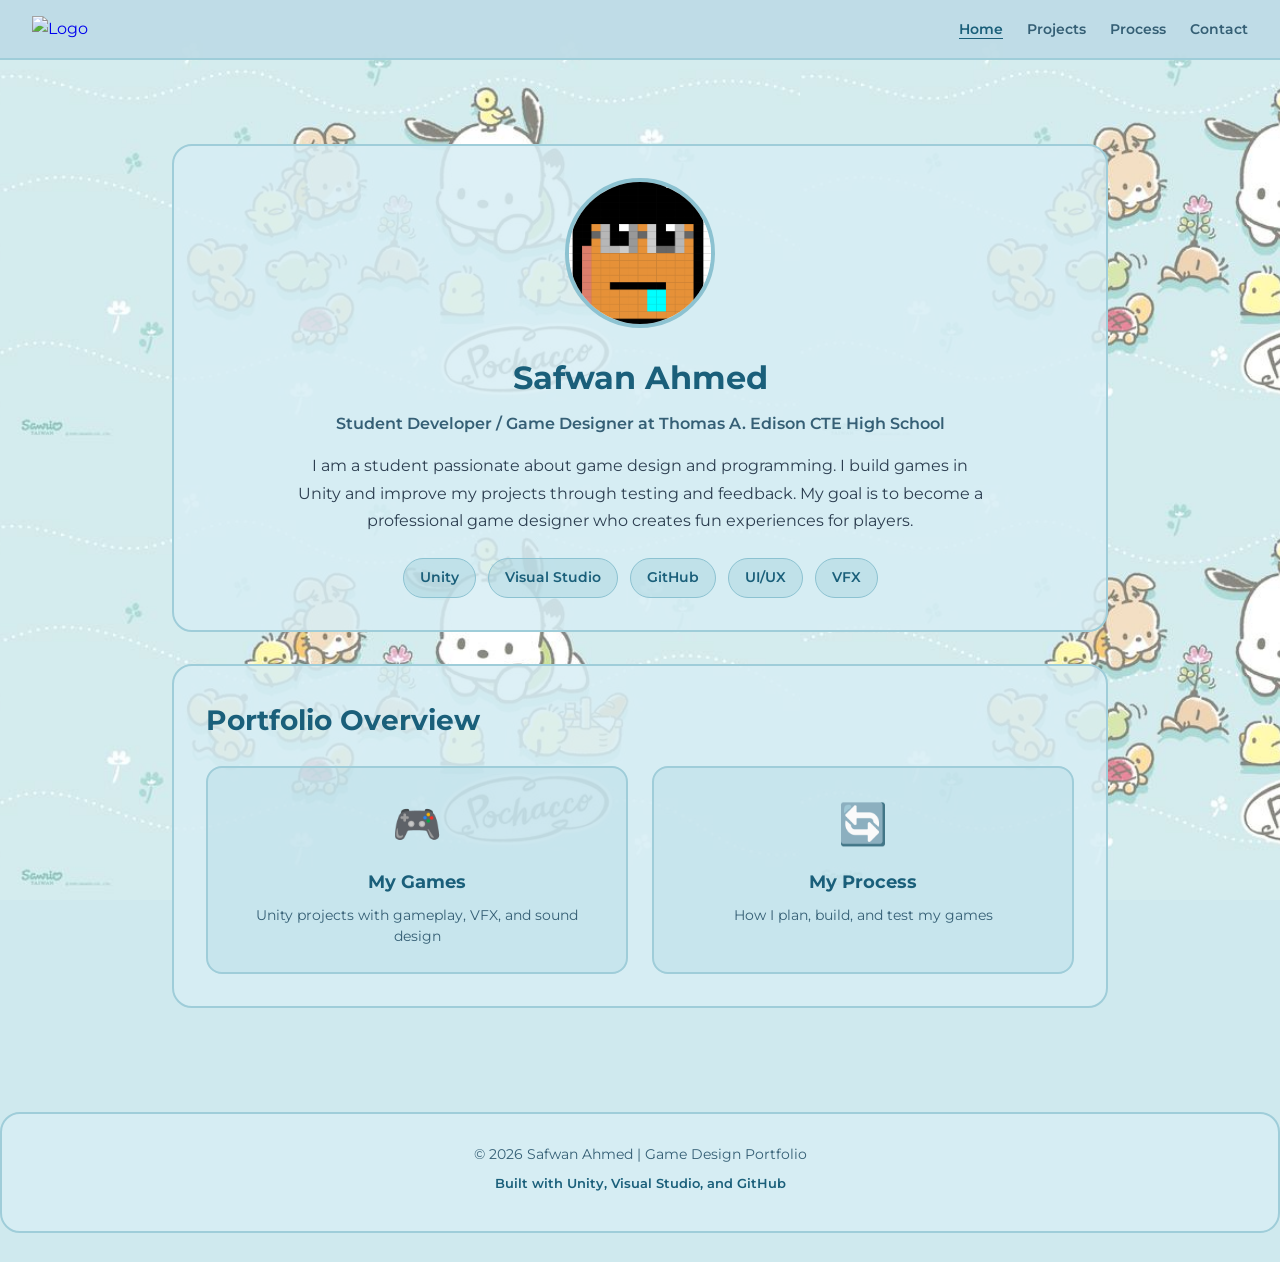
==== commit 3d8f1b22: "eeee" ====
--- a/index.html
+++ b/index.html
@@ -14,7 +14,6 @@
 </head>
 <body>
 
-  <!-- NAVIGATION -->
   <header>
     <nav class="navbar">
       <div class="navbar-left">
@@ -26,8 +25,6 @@
         <li><a href="index.html" class="active">Home</a></li>
         <li><a href="projects.html">Projects</a></li>
         <li><a href="process.html">Process</a></li>
-        <li><a href="competitions.html">Competitions</a></li>
-        <li><a href="reflection.html">Reflection</a></li>
         <li><a href="contact.html">Contact</a></li>
       </ul>
     </nav>
@@ -35,7 +32,6 @@
 
   <main class="home-card">
 
-    <!-- ABOUT / BIO -->
     <section class="resource-card">
       <div class="bio">
         <div class="bio-pic">
@@ -45,54 +41,40 @@
           <h1>Safwan Ahmed</h1>
           <h4>Student Developer / Game Designer at Thomas A. Edison CTE High School</h4>
           <p>
-            I am a student passionate about game design, programming, and creating interactive experiences. I like to build games in Unity, write C# code, and improve my projects through testing and feedback. My goal is to become a professional game designer who creates meaningful and fun experiences for players.
+            I am a student passionate about game design and programming. I build games in Unity and improve my projects through testing and feedback. My goal is to become a professional game designer who creates fun experiences for players.
           </p>
           <div class="skills">
-            <span class="skill-tag">Unity 2D/3D</span>
-            <span class="skill-tag">C#</span>
+            <span class="skill-tag">Unity</span>
             <span class="skill-tag">Visual Studio</span>
             <span class="skill-tag">GitHub</span>
             <span class="skill-tag">UI/UX</span>
-            <span class="skill-tag">VFX & Lighting</span>
+            <span class="skill-tag">VFX</span>
           </div>
         </div>
       </div>
     </section>
 
-    <!-- QUICK LINKS -->
     <section class="resource-card">
       <h2>Portfolio Overview</h2>
-      <p class="section-intro">Explore my work across game design, development, and competitions.</p>
       <div class="overview-grid">
         <a href="projects.html" class="overview-card">
           <span>🎮</span>
-          <h3>Game Design Collection</h3>
-          <p>Unity projects showcasing C#, VFX, lighting, and gameplay systems</p>
+          <h3>My Games</h3>
+          <p>Unity projects with gameplay, VFX, and sound design</p>
         </a>
         <a href="process.html" class="overview-card">
           <span>🔄</span>
-          <h3>Iterative Design Process</h3>
-          <p>From brainstorming to final polish with playtesting documentation</p>
-        </a>
-        <a href="competitions.html" class="overview-card">
-          <span>🏆</span>
-          <h3>Competitions</h3>
-          <p>G4C, Emoti-Con, and InfyAPP Challenge submissions</p>
-        </a>
-        <a href="reflection.html" class="overview-card">
-          <span>💭</span>
-          <h3>Reflection & Growth</h3>
-          <p>Strengths, challenges, and career vision in game design</p>
+          <h3>My Process</h3>
+          <p>How I plan, build, and test my games</p>
         </a>
       </div>
     </section>
 
   </main>
 
-  <!-- FOOTER -->
   <footer class="resource-card">
     <p>© <span id="year"></span> Safwan Ahmed | Game Design Portfolio</p>
-    <p class="footer-tools">Built with Unity, Visual Studio, GitHub, and C#</p>
+    <p class="footer-tools">Built with Unity, Visual Studio, and GitHub</p>
   </footer>
 
   <script>
--- a/style.css
+++ b/style.css
@@ -135,7 +135,7 @@
   border: 1px solid #8cc2d1;
 }
 
-/* OVERVIEW GRID (Home page) */
+/* OVERVIEW */
 .overview-grid {
   display: grid;
   grid-template-columns: repeat(auto-fit, minmax(220px, 1fr));
@@ -193,11 +193,8 @@
 
 /* PROJECTS */
 .project {
-  display: grid;
-  grid-template-columns: 300px 1fr;
-  gap: 2rem;
-  margin-bottom: 2.5rem;
-  padding-bottom: 2.5rem;
+  margin-bottom: 3rem;
+  padding-bottom: 3rem;
   border-bottom: 2px solid #9fcdd9;
 }
 
@@ -207,37 +204,17 @@
   border-bottom: none;
 }
 
-.project-media {
-  display: flex;
-  align-items: start;
-}
-
-.project-placeholder {
+.project-media iframe {
   width: 100%;
-  height: 220px;
-  background: rgba(140, 194, 209, 0.2);
-  border: 2px dashed #8cc2d1;
+  height: 400px;
+  border: 2px solid #9fcdd9;
   border-radius: 12px;
-  display: flex;
-  flex-direction: column;
-  align-items: center;
-  justify-content: center;
-  gap: 0.5rem;
-  color: #355f75;
-}
-
-.project-placeholder span {
-  font-size: 2.5rem;
-}
-
-.project-placeholder p {
-  font-weight: 600;
-  font-size: 0.9rem;
+  margin-bottom: 1.5rem;
 }
 
 .project-info h3 {
   color: #1a5f7a;
-  font-size: 1.3rem;
+  font-size: 1.5rem;
   margin-bottom: 0.75rem;
 }
 
@@ -270,8 +247,6 @@
   color: #1a5f7a;
   font-size: 0.95rem;
   margin: 1.25rem 0 0.75rem;
-  text-transform: uppercase;
-  letter-spacing: 0.05em;
 }
 
 .project-info ul {
@@ -294,10 +269,6 @@
   left: 0;
   color: #1a5f7a;
   font-weight: bold;
-}
-
-.project-info li strong {
-  color: #1a5f7a;
 }
 
 .reflection {
@@ -316,7 +287,6 @@
 
 .reflection p {
   color: #2c3e50;
-  font-style: italic;
   line-height: 1.7;
   font-size: 0.95rem;
 }
@@ -325,300 +295,46 @@
   color: #1a5f7a;
 }
 
-.project-links {
-  margin-top: 1rem;
-}
-
-.btn-small {
-  display: inline-block;
-  background: #1a5f7a;
-  color: white;
-  padding: 0.5rem 1rem;
-  border-radius: 6px;
-  text-decoration: none;
-  font-weight: 600;
-  font-size: 0.85rem;
-  margin-right: 0.5rem;
-  transition: background 0.3s;
-}
-
-.btn-small:hover {
-  background: #134b61;
-}
-
 /* PROCESS */
-.process-grid {
-  display: grid;
+.process-step {
+  display: flex;
+  align-items: flex-start;
   gap: 1.5rem;
-}
-
-.process-card {
-  display: grid;
-  grid-template-columns: 1fr 150px;
-  gap: 1.5rem;
-  align-items: start;
+  margin-bottom: 2rem;
   padding: 1.5rem;
   background: rgba(140, 194, 209, 0.15);
   border-radius: 12px;
   border: 1px solid #9fcdd9;
 }
 
-.process-header {
-  display: flex;
-  align-items: center;
-  gap: 1rem;
-  margin-bottom: 0.75rem;
-}
-
-.process-num {
+.process-step:last-child {
+  margin-bottom: 0;
+}
+
+.step-num {
   display: flex;
   align-items: center;
   justify-content: center;
-  width: 36px;
-  height: 36px;
+  width: 40px;
+  height: 40px;
   background: #1a5f7a;
   color: white;
   border-radius: 50%;
   font-weight: 700;
-  font-size: 1rem;
-}
-
-.process-header h3 {
-  color: #1a5f7a;
   font-size: 1.1rem;
-}
-
-.process-card p {
+  flex-shrink: 0;
+}
+
+.process-step h3 {
+  color: #1a5f7a;
+  font-size: 1.2rem;
+  margin-bottom: 0.5rem;
+}
+
+.process-step p {
   color: #2c3e50;
   line-height: 1.7;
   font-size: 0.95rem;
-}
-
-.process-card strong {
-  color: #1a5f7a;
-}
-
-.process-card em {
-  color: #355f75;
-  font-style: italic;
-}
-
-.process-img {
-  order: -1;
-}
-
-.placeholder.small {
-  height: 100px;
-}
-
-.placeholder.small span {
-  font-size: 1.5rem;
-}
-
-.placeholder.small p {
-  font-size: 0.8rem;
-}
-
-/* COMPETITIONS */
-.competition-card {
-  background: rgba(140, 194, 209, 0.15);
-  border: 1px solid #9fcdd9;
-  border-radius: 12px;
-  padding: 2rem;
-  margin-bottom: 1.5rem;
-}
-
-.competition-card:last-child {
-  margin-bottom: 0;
-}
-
-.comp-badge {
-  display: inline-block;
-  background: #1a5f7a;
-  color: white;
-  padding: 0.35rem 0.75rem;
-  border-radius: 20px;
-  font-size: 0.75rem;
-  font-weight: 700;
-  text-transform: uppercase;
-  letter-spacing: 0.05em;
-  margin-bottom: 0.75rem;
-}
-
-.competition-card h3 {
-  color: #1a5f7a;
-  font-size: 1.2rem;
-  margin-bottom: 0.75rem;
-}
-
-.comp-meta {
-  display: flex;
-  flex-wrap: wrap;
-  gap: 0.75rem;
-  margin-bottom: 1rem;
-}
-
-.comp-meta span {
-  font-size: 0.85rem;
-  color: #355f75;
-  background: rgba(140, 194, 209, 0.2);
-  padding: 0.25rem 0.75rem;
-  border-radius: 20px;
-}
-
-.competition-card > p {
-  color: #2c3e50;
-  line-height: 1.7;
-  margin-bottom: 1rem;
-}
-
-/* REFLECTION */
-.reflection-block {
-  margin-bottom: 2.5rem;
-}
-
-.reflection-block:last-child {
-  margin-bottom: 0;
-}
-
-.reflection-block h3 {
-  color: #1a5f7a;
-  font-size: 1.3rem;
-  margin-bottom: 1.5rem;
-  padding-bottom: 0.5rem;
-  border-bottom: 3px solid #8cc2d1;
-  display: inline-block;
-}
-
-.strengths-grid {
-  display: grid;
-  grid-template-columns: repeat(auto-fit, minmax(220px, 1fr));
-  gap: 1.5rem;
-}
-
-.strength-item {
-  background: rgba(140, 194, 209, 0.15);
-  border: 1px solid #9fcdd9;
-  border-radius: 12px;
-  padding: 1.5rem;
-  text-align: center;
-}
-
-.strength-item span {
-  font-size: 2rem;
-  display: block;
-  margin-bottom: 0.75rem;
-}
-
-.strength-item h4 {
-  color: #1a5f7a;
-  font-size: 1rem;
-  margin-bottom: 0.5rem;
-}
-
-.strength-item p {
-  color: #2c3e50;
-  font-size: 0.9rem;
-  line-height: 1.6;
-}
-
-.challenge-item {
-  background: rgba(140, 194, 209, 0.15);
-  border: 1px solid #9fcdd9;
-  border-radius: 12px;
-  padding: 1.5rem;
-  margin-bottom: 1rem;
-}
-
-.challenge-item:last-child {
-  margin-bottom: 0;
-}
-
-.challenge-item h4 {
-  color: #1a5f7a;
-  font-size: 1rem;
-  margin-bottom: 0.75rem;
-}
-
-.challenge-item p {
-  color: #2c3e50;
-  line-height: 1.7;
-  font-size: 0.95rem;
-}
-
-.challenge-item strong {
-  color: #1a5f7a;
-}
-
-.final-statement {
-  background: linear-gradient(135deg, rgba(140, 194, 209, 0.3) 0%, rgba(207, 233, 238, 0.5) 100%);
-  border: 2px solid #9fcdd9;
-  border-radius: 16px;
-  padding: 2.5rem;
-  text-align: center;
-}
-
-.final-statement h3 {
-  color: #1a5f7a;
-  margin-bottom: 1.5rem;
-  border-bottom: none;
-  display: block;
-}
-
-.final-statement blockquote {
-  font-size: 1.05rem;
-  font-style: italic;
-  color: #2c3e50;
-  line-height: 1.8;
-  margin-bottom: 1.5rem;
-  max-width: 800px;
-  margin-left: auto;
-  margin-right: auto;
-}
-
-.final-statement blockquote strong {
-  color: #1a5f7a;
-}
-
-.signature {
-  color: #1a5f7a;
-  font-weight: 600;
-  margin-bottom: 2rem;
-}
-
-.goals-list {
-  text-align: left;
-  background: rgba(255, 255, 255, 0.6);
-  border-radius: 12px;
-  padding: 1.5rem;
-  max-width: 600px;
-  margin: 0 auto;
-  border: 1px solid #9fcdd9;
-}
-
-.goals-list h4 {
-  color: #1a5f7a;
-  margin-bottom: 1rem;
-  font-size: 1rem;
-}
-
-.goals-list ul {
-  list-style: none;
-}
-
-.goals-list li {
-  position: relative;
-  padding-left: 1.5rem;
-  margin-bottom: 0.5rem;
-  color: #2c3e50;
-}
-
-.goals-list li::before {
-  content: '→';
-  position: absolute;
-  left: 0;
-  color: #1a5f7a;
-  font-weight: bold;
 }
 
 /* CONTACT */
@@ -677,12 +393,6 @@
   text-decoration: underline;
 }
 
-.contact-item > p {
-  color: #355f75;
-  font-size: 0.85rem;
-  margin-top: 0.25rem;
-}
-
 /* FOOTER */
 footer {
   text-align: center;
@@ -720,27 +430,20 @@
     padding: 1.5em;
   }
   
-  .project {
-    grid-template-columns: 1fr;
-  }
-  
-  .process-card {
-    grid-template-columns: 1fr;
-  }
-  
-  .process-img {
-    order: -1;
+  .project-media iframe {
+    height: 250px;
   }
   
   .contact-links {
     gap: 2em;
   }
   
-  .strengths-grid {
-    grid-template-columns: 1fr;
-  }
-  
   .overview-grid {
     grid-template-columns: 1fr;
   }
+  
+  .process-step {
+    flex-direction: column;
+    gap: 1rem;
+  }
 }
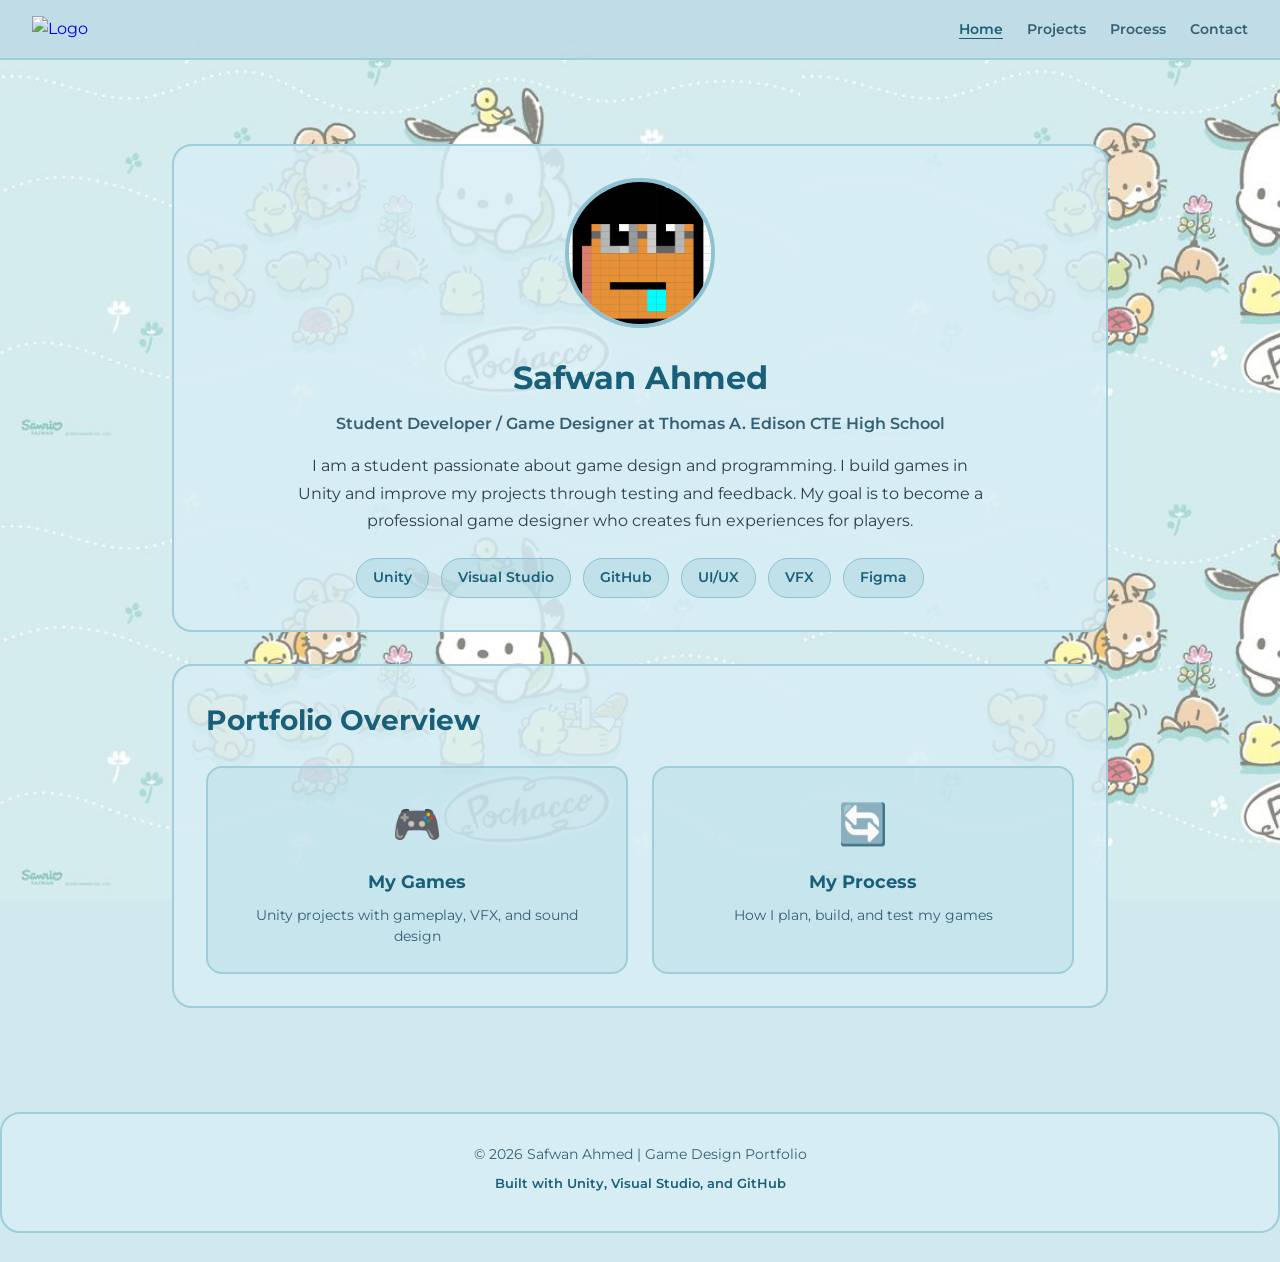
==== commit 7d3eea9a: "ddd" ====
--- a/index.html
+++ b/index.html
@@ -49,6 +49,7 @@
             <span class="skill-tag">GitHub</span>
             <span class="skill-tag">UI/UX</span>
             <span class="skill-tag">VFX</span>
+            <span class="skill-tag">Figma</span>
           </div>
         </div>
       </div>
--- a/style.css
+++ b/style.css
@@ -193,9 +193,13 @@
 
 /* PROJECTS */
 .project {
+  display: grid;
+  grid-template-columns: 200px 1fr;
+  gap: 2rem;
   margin-bottom: 3rem;
   padding-bottom: 3rem;
   border-bottom: 2px solid #9fcdd9;
+  align-items: start;
 }
 
 .project:last-child {
@@ -204,37 +208,53 @@
   border-bottom: none;
 }
 
-.project-media iframe {
+.project-preview {
+  display: flex;
+  align-items: start;
+}
+
+.placeholder {
   width: 100%;
-  height: 400px;
-  border: 2px solid #9fcdd9;
+  height: 180px;
+  background: rgba(140, 194, 209, 0.2);
+  border: 2px dashed #8cc2d1;
   border-radius: 12px;
-  margin-bottom: 1.5rem;
+  display: flex;
+  flex-direction: column;
+  align-items: center;
+  justify-content: center;
+  gap: 0.5rem;
+  color: #355f75;
+  transition: all 0.3s;
+}
+
+.placeholder:hover {
+  background: rgba(140, 194, 209, 0.35);
+  border-color: #1a5f7a;
+}
+
+.placeholder span {
+  font-size: 2.5rem;
+}
+
+.placeholder p {
+  font-weight: 600;
+  font-size: 0.9rem;
+}
+
+.placeholder.figma {
+  background: rgba(255, 114, 98, 0.15);
+  border-color: #ff7262;
+}
+
+.placeholder.figma:hover {
+  background: rgba(255, 114, 98, 0.25);
 }
 
 .project-info h3 {
   color: #1a5f7a;
-  font-size: 1.5rem;
+  font-size: 1.4rem;
   margin-bottom: 0.75rem;
-}
-
-.project-meta {
-  display: flex;
-  flex-wrap: wrap;
-  gap: 1rem;
-  margin-bottom: 1rem;
-}
-
-.project-meta span {
-  font-size: 0.85rem;
-  color: #355f75;
-  background: rgba(140, 194, 209, 0.2);
-  padding: 0.35rem 0.75rem;
-  border-radius: 20px;
-}
-
-.project-meta strong {
-  color: #1a5f7a;
 }
 
 .project-info > p {
@@ -243,24 +263,19 @@
   line-height: 1.7;
 }
 
-.project-info h4 {
-  color: #1a5f7a;
-  font-size: 0.95rem;
-  margin: 1.25rem 0 0.75rem;
-}
-
 .project-info ul {
   list-style: none;
   padding: 0;
+  margin-bottom: 1.5rem;
 }
 
 .project-info li {
   position: relative;
   padding-left: 1.25rem;
-  margin-bottom: 0.5rem;
-  color: #2c3e50;
-  line-height: 1.6;
-  font-size: 0.95rem;
+  margin-bottom: 0.4rem;
+  color: #355f75;
+  line-height: 1.5;
+  font-size: 0.9rem;
 }
 
 .project-info li::before {
@@ -271,28 +286,21 @@
   font-weight: bold;
 }
 
-.reflection {
-  background: rgba(140, 194, 209, 0.15);
-  border-left: 4px solid #1a5f7a;
-  padding: 1rem 1.25rem;
-  margin: 1rem 0;
-  border-radius: 0 8px 8px 0;
-}
-
-.reflection h4 {
-  color: #1a5f7a;
-  margin-bottom: 0.5rem;
-  font-size: 0.9rem;
-}
-
-.reflection p {
-  color: #2c3e50;
-  line-height: 1.7;
+.btn-play {
+  display: inline-block;
+  background: #1a5f7a;
+  color: white;
+  padding: 0.75rem 1.5rem;
+  border-radius: 8px;
+  text-decoration: none;
+  font-weight: 600;
   font-size: 0.95rem;
-}
-
-.reflection strong {
-  color: #1a5f7a;
+  transition: all 0.3s;
+}
+
+.btn-play:hover {
+  background: #134b61;
+  transform: translateY(-2px);
 }
 
 /* PROCESS */
@@ -430,8 +438,12 @@
     padding: 1.5em;
   }
   
-  .project-media iframe {
-    height: 250px;
+  .project {
+    grid-template-columns: 1fr;
+  }
+  
+  .placeholder {
+    height: 140px;
   }
   
   .contact-links {
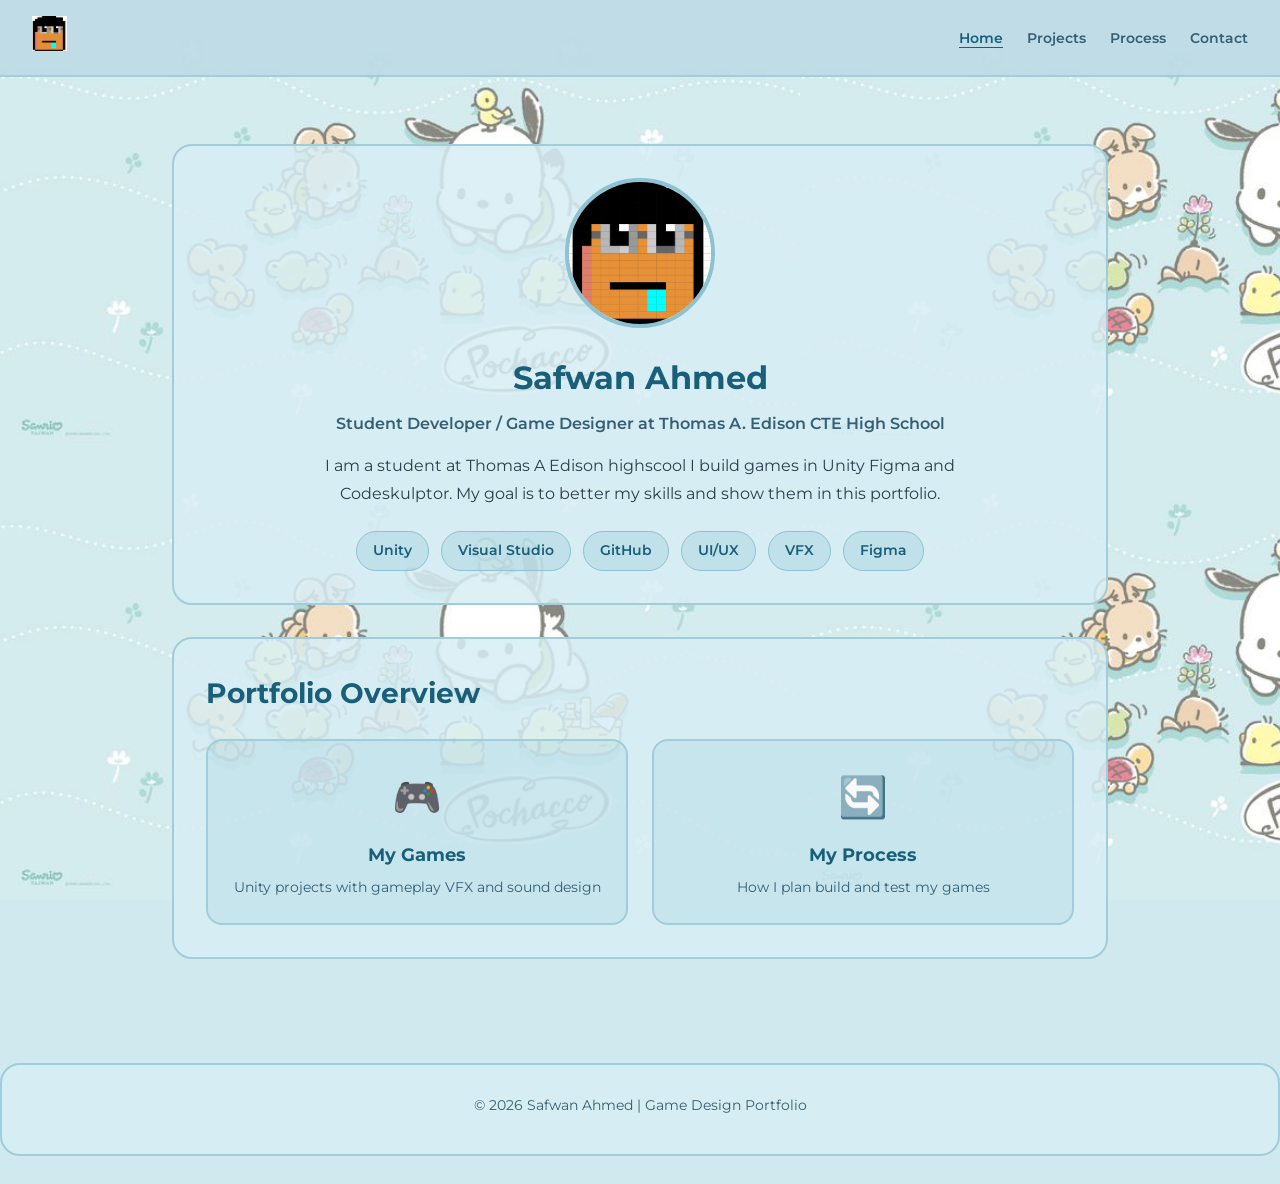
==== commit 3d48468c: "eee" ====
--- a/index.html
+++ b/index.html
@@ -41,7 +41,7 @@
           <h1>Safwan Ahmed</h1>
           <h4>Student Developer / Game Designer at Thomas A. Edison CTE High School</h4>
           <p>
-            I am a student passionate about game design and programming. I build games in Unity and improve my projects through testing and feedback. My goal is to become a professional game designer who creates fun experiences for players.
+            I am a student at Thomas A Edison highscool I build games in Unity Figma and Codeskulptor. My goal is to better my skills and show them in this portfolio.
           </p>
           <div class="skills">
             <span class="skill-tag">Unity</span>
@@ -61,12 +61,12 @@
         <a href="projects.html" class="overview-card">
           <span>🎮</span>
           <h3>My Games</h3>
-          <p>Unity projects with gameplay, VFX, and sound design</p>
+          <p>Unity projects with gameplay VFX and sound design</p>
         </a>
         <a href="process.html" class="overview-card">
           <span>🔄</span>
           <h3>My Process</h3>
-          <p>How I plan, build, and test my games</p>
+          <p>How I plan build and test my games</p>
         </a>
       </div>
     </section>
@@ -75,7 +75,6 @@
 
   <footer class="resource-card">
     <p>© <span id="year"></span> Safwan Ahmed | Game Design Portfolio</p>
-    <p class="footer-tools">Built with Unity, Visual Studio, and GitHub</p>
   </footer>
 
   <script>
--- a/style.css
+++ b/style.css
@@ -21,7 +21,6 @@
   line-height: 1.6;
 }
 
-/* NAVBAR */
 .navbar {
   background-color: rgba(190, 220, 230, 0.95);
   padding: 1em 2em;
@@ -67,14 +66,12 @@
   text-underline-offset: 4px;
 }
 
-/* MAIN */
 .home-card {
   max-width: 1000px;
   margin: 5em auto 2.5em;
   padding: 2em;
 }
 
-/* CARDS */
 .resource-card {
   background-color: rgba(215, 238, 245, 0.85);
   margin: 2em auto;
@@ -83,7 +80,6 @@
   border: 2px solid #9fcdd9;
 }
 
-/* BIO */
 .bio {
   text-align: center;
 }
@@ -135,7 +131,6 @@
   border: 1px solid #8cc2d1;
 }
 
-/* OVERVIEW */
 .overview-grid {
   display: grid;
   grid-template-columns: repeat(auto-fit, minmax(220px, 1fr));
@@ -178,7 +173,6 @@
   line-height: 1.5;
 }
 
-/* SECTION HEADERS */
 .resource-card h2 {
   color: #1a5f7a;
   font-size: 1.75rem;
@@ -191,7 +185,6 @@
   font-size: 1rem;
 }
 
-/* PROJECTS */
 .project {
   display: grid;
   grid-template-columns: 200px 1fr;
@@ -303,7 +296,6 @@
   transform: translateY(-2px);
 }
 
-/* PROCESS */
 .process-step {
   display: flex;
   align-items: flex-start;
@@ -345,7 +337,6 @@
   font-size: 0.95rem;
 }
 
-/* CONTACT */
 .contact-links {
   display: flex;
   justify-content: center;
@@ -401,7 +392,6 @@
   text-decoration: underline;
 }
 
-/* FOOTER */
 footer {
   text-align: center;
   font-size: 0.9em;
@@ -418,7 +408,6 @@
   font-weight: 600;
 }
 
-/* RESPONSIVE */
 @media (max-width: 768px) {
   .navbar {
     padding: 1em;
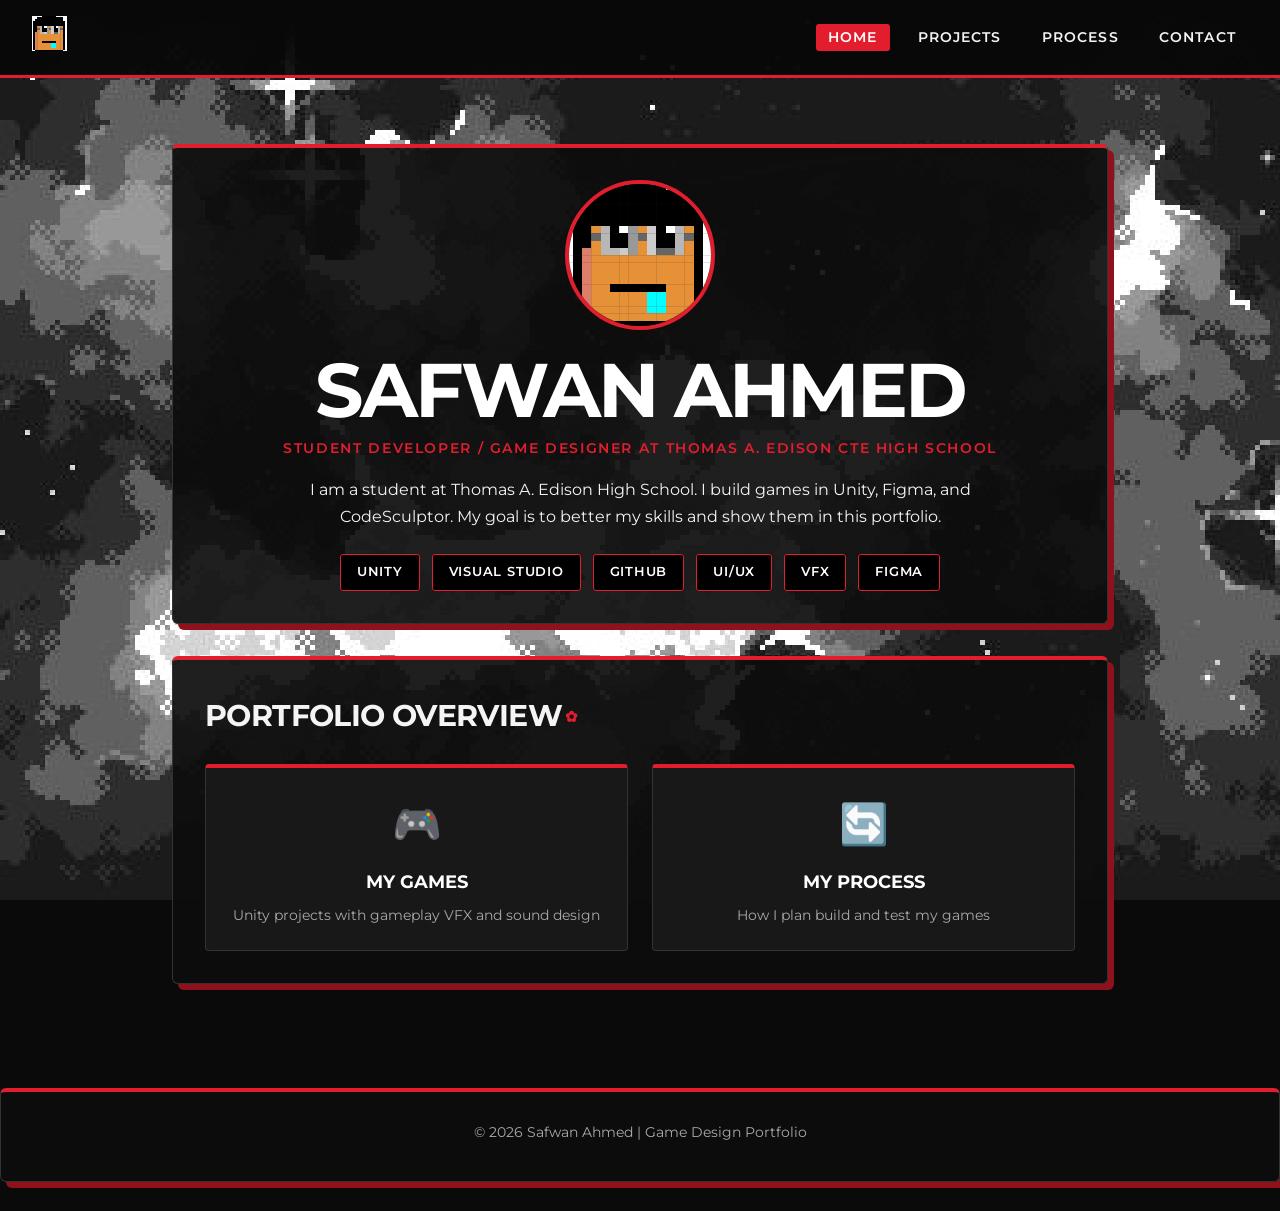
==== commit 607315c9: "ddd" ====
--- a/index.html
+++ b/index.html
@@ -41,7 +41,7 @@
           <h1>Safwan Ahmed</h1>
           <h4>Student Developer / Game Designer at Thomas A. Edison CTE High School</h4>
           <p>
-            I am a student at Thomas A Edison highscool I build games in Unity Figma and Codeskulptor. My goal is to better my skills and show them in this portfolio.
+           I am a student at Thomas A. Edison High School. I build games in Unity, Figma, and CodeSculptor. My goal is to better my skills and show them in this portfolio.
           </p>
           <div class="skills">
             <span class="skill-tag">Unity</span>
--- a/style.css
+++ b/style.css
@@ -1,118 +1,179 @@
+@import url("https://fonts.googleapis.com/css2?family=Cormorant+Garamond:ital,wght@0,500;0,600;1,500;1,600&display=swap");
+
+:root {
+  --black: #0a0a0a;
+  --panel: rgba(12, 12, 12, 0.92);
+  --panel-2: #181818;
+  --line: #333333;
+  --white: #f4f4f4;
+  --muted: #a9a9a9;
+  --red: #e11d2e;
+  --red-dark: #8f111c;
+}
+ 
 * {
   box-sizing: border-box;
   margin: 0;
   padding: 0;
 }
-
+ 
 html {
   scroll-behavior: smooth;
   scroll-padding-top: 80px;
 }
-
+ 
 body {
-  margin: 0;
   font-family: 'Montserrat', Arial, sans-serif;
-  background-color: #cfe9ee;
-  background-image: url("Pochaccoo.jpg");
-  background-size: 800px;
-  background-repeat: repeat;
+  background-color: var(--black);
+  background-image: url("Space.png");
+  background-size: cover;
+  background-position: center;
   background-attachment: fixed;
-  color: #2c3e50;
+  image-rendering: pixelated;
+  color: var(--white);
   line-height: 1.6;
 }
-
+ 
+::selection {
+  background: var(--red);
+  color: white;
+}
+ 
+a:focus-visible {
+  outline: 2px solid var(--red);
+  outline-offset: 3px;
+}
+ 
 .navbar {
-  background-color: rgba(190, 220, 230, 0.95);
+  background-color: rgba(8, 8, 8, 0.95);
   padding: 1em 2em;
   display: flex;
   justify-content: space-between;
   align-items: center;
-  border-bottom: 2px solid #9fcdd9;
+  border-bottom: 3px solid var(--red);
   position: fixed;
   top: 0;
   left: 0;
   right: 0;
   z-index: 100;
 }
-
+ 
 .navbar-left img {
   height: 35px;
-}
-
+  image-rendering: pixelated;
+}
+ 
 .navbar-left a {
   text-decoration: none;
 }
-
+ 
 .navbar-right {
   list-style: none;
   display: flex;
-  gap: 1.5em;
+  gap: 1em;
   margin: 0;
   padding: 0;
 }
-
+ 
 .navbar-right a {
-  color: #355f75;
+  color: var(--white);
   text-decoration: none;
   font-weight: 600;
-  font-size: 0.9rem;
-  transition: color 0.3s;
-}
-
-.navbar-right a:hover,
+  font-size: 0.85rem;
+  text-transform: uppercase;
+  letter-spacing: 0.08em;
+  padding: 0.4em 0.9em;
+  border-radius: 3px;
+  transition: all 0.2s;
+}
+ 
+.navbar-right a:hover {
+  color: var(--red);
+}
+ 
 .navbar-right a.active {
-  color: #1a5f7a;
-  text-decoration: underline;
-  text-underline-offset: 4px;
-}
-
+  background: var(--red);
+  color: white;
+}
+ 
 .home-card {
   max-width: 1000px;
   margin: 5em auto 2.5em;
   padding: 2em;
 }
-
+ 
 .resource-card {
-  background-color: rgba(215, 238, 245, 0.85);
+  background-color: var(--panel);
   margin: 2em auto;
   padding: 2em;
-  border-radius: 20px;
-  border: 2px solid #9fcdd9;
-}
-
+  border-radius: 6px;
+  border: 1px solid var(--line);
+  border-top: 4px solid var(--red);
+  box-shadow: 6px 6px 0 var(--red-dark);
+}
+ 
+.resource-card h2 {
+  color: var(--white);
+  font-size: 1.9rem;
+  font-weight: 700;
+  letter-spacing: -0.02em;
+  text-transform: uppercase;
+  margin-bottom: 0.5rem;
+}
+ 
+.resource-card h2::after {
+  content: " ✿";
+  color: var(--red);
+  font-size: 0.5em;
+  vertical-align: middle;
+}
+ 
+.section-intro {
+  color: var(--muted);
+  margin-bottom: 2rem;
+  font-size: 1rem;
+}
+ 
 .bio {
   text-align: center;
 }
-
+ 
 .bio-pic img {
   width: 150px;
   height: 150px;
   border-radius: 50%;
-  border: 4px solid #8cc2d1;
-  background-color: white;
+  border: 4px solid var(--red);
+  background-color: black;
   margin-bottom: 1rem;
-}
-
+  image-rendering: pixelated;
+}
+ 
 .bio-text h1 {
-  font-size: 2rem;
-  color: #1a5f7a;
-  margin-bottom: 0.5rem;
-}
-
+  font-size: clamp(2.5rem, 9vw, 4.75rem);
+  font-weight: 700;
+  text-transform: uppercase;
+  letter-spacing: -0.04em;
+  line-height: 0.95;
+  color: white;
+  margin-bottom: 0.75rem;
+}
+ 
 .bio-text h4 {
-  color: #355f75;
+  color: var(--red);
   font-weight: 600;
+  font-size: 0.85rem;
+  text-transform: uppercase;
+  letter-spacing: 0.12em;
   margin-bottom: 1rem;
-  font-size: 1rem;
-}
-
+}
+ 
 .bio-text p {
   max-width: 700px;
   margin: 0 auto 1.5rem;
-  color: #2c3e50;
+  color: var(--white);
   line-height: 1.7;
 }
-
+ 
 .skills {
   display: flex;
   flex-wrap: wrap;
@@ -120,329 +181,320 @@
   gap: 0.75rem;
   margin-top: 1.5rem;
 }
-
+ 
 .skill-tag {
-  background: rgba(140, 194, 209, 0.3);
-  color: #1a5f7a;
-  padding: 0.5rem 1rem;
-  border-radius: 20px;
-  font-size: 0.85rem;
+  background: black;
+  color: white;
+  padding: 0.45rem 1rem;
+  border-radius: 3px;
+  font-size: 0.8rem;
   font-weight: 600;
-  border: 1px solid #8cc2d1;
-}
-
+  text-transform: uppercase;
+  letter-spacing: 0.06em;
+  border: 1px solid var(--red);
+  transition: all 0.2s;
+}
+ 
+.skill-tag:hover {
+  background: var(--red);
+}
+ 
 .overview-grid {
   display: grid;
   grid-template-columns: repeat(auto-fit, minmax(220px, 1fr));
   gap: 1.5rem;
   margin-top: 1.5rem;
 }
-
+ 
 .overview-card {
-  background: rgba(140, 194, 209, 0.2);
-  border: 2px solid #9fcdd9;
-  border-radius: 16px;
+  background: var(--panel-2);
+  border: 1px solid var(--line);
+  border-top: 4px solid var(--red);
+  border-radius: 4px;
   padding: 1.5rem;
   text-align: center;
   text-decoration: none;
-  color: #2c3e50;
-  transition: all 0.3s;
-}
-
+  color: var(--white);
+  transition: all 0.2s;
+}
+ 
 .overview-card:hover {
-  background: rgba(140, 194, 209, 0.35);
-  transform: translateY(-4px);
-  border-color: #1a5f7a;
-}
-
+  transform: translate(-3px, -3px);
+  border-color: var(--red);
+  box-shadow: 5px 5px 0 var(--red);
+}
+ 
 .overview-card span {
   font-size: 2.5rem;
   display: block;
   margin-bottom: 0.75rem;
 }
-
+ 
 .overview-card h3 {
-  color: #1a5f7a;
+  color: white;
   font-size: 1.1rem;
+  text-transform: uppercase;
   margin-bottom: 0.5rem;
 }
-
+ 
 .overview-card p {
-  color: #355f75;
+  color: var(--muted);
   font-size: 0.9rem;
   line-height: 1.5;
 }
-
-.resource-card h2 {
-  color: #1a5f7a;
-  font-size: 1.75rem;
-  margin-bottom: 0.5rem;
-}
-
-.section-intro {
-  color: #355f75;
-  margin-bottom: 2rem;
-  font-size: 1rem;
-}
-
+ 
 .project {
   display: grid;
   grid-template-columns: 200px 1fr;
   gap: 2rem;
   margin-bottom: 3rem;
   padding-bottom: 3rem;
-  border-bottom: 2px solid #9fcdd9;
+  border-bottom: 1px solid var(--line);
   align-items: start;
 }
-
+ 
 .project:last-child {
   margin-bottom: 0;
   padding-bottom: 0;
   border-bottom: none;
 }
-
+ 
 .project-preview {
   display: flex;
   align-items: start;
 }
-
+ 
 .placeholder {
   width: 100%;
   height: 180px;
-  background: rgba(140, 194, 209, 0.2);
-  border: 2px dashed #8cc2d1;
-  border-radius: 12px;
+  background: var(--panel-2);
+  border: 2px dashed var(--red);
+  border-radius: 4px;
   display: flex;
   flex-direction: column;
   align-items: center;
   justify-content: center;
   gap: 0.5rem;
-  color: #355f75;
-  transition: all 0.3s;
-}
-
+  color: white;
+  transition: all 0.2s;
+}
+ 
 .placeholder:hover {
-  background: rgba(140, 194, 209, 0.35);
-  border-color: #1a5f7a;
-}
-
+  background: rgba(225, 29, 46, 0.15);
+}
+ 
+.placeholder.figma {
+  border-style: solid;
+}
+ 
 .placeholder span {
   font-size: 2.5rem;
 }
-
+ 
 .placeholder p {
   font-weight: 600;
   font-size: 0.9rem;
 }
-
-.placeholder.figma {
-  background: rgba(255, 114, 98, 0.15);
-  border-color: #ff7262;
-}
-
-.placeholder.figma:hover {
-  background: rgba(255, 114, 98, 0.25);
-}
-
+ 
 .project-info h3 {
-  color: #1a5f7a;
+  color: white;
   font-size: 1.4rem;
+  text-transform: uppercase;
+  border-left: 4px solid var(--red);
+  padding-left: 0.6rem;
   margin-bottom: 0.75rem;
 }
-
+ 
 .project-info > p {
-  color: #2c3e50;
+  color: var(--white);
   margin-bottom: 1rem;
   line-height: 1.7;
 }
-
+ 
 .project-info ul {
   list-style: none;
   padding: 0;
   margin-bottom: 1.5rem;
 }
-
+ 
 .project-info li {
   position: relative;
   padding-left: 1.25rem;
   margin-bottom: 0.4rem;
-  color: #355f75;
+  color: var(--muted);
   line-height: 1.5;
   font-size: 0.9rem;
 }
-
+ 
 .project-info li::before {
   content: '▸';
   position: absolute;
   left: 0;
-  color: #1a5f7a;
+  color: var(--red);
   font-weight: bold;
 }
-
+ 
 .btn-play {
   display: inline-block;
-  background: #1a5f7a;
+  background: var(--red);
   color: white;
   padding: 0.75rem 1.5rem;
-  border-radius: 8px;
+  border-radius: 3px;
   text-decoration: none;
-  font-weight: 600;
-  font-size: 0.95rem;
-  transition: all 0.3s;
-}
-
+  font-weight: 700;
+  font-size: 0.85rem;
+  text-transform: uppercase;
+  letter-spacing: 0.08em;
+  transition: all 0.2s;
+}
+ 
 .btn-play:hover {
-  background: #134b61;
+  background: white;
+  color: black;
   transform: translateY(-2px);
 }
-
+ 
 .process-step {
   display: flex;
   align-items: flex-start;
   gap: 1.5rem;
   margin-bottom: 2rem;
   padding: 1.5rem;
-  background: rgba(140, 194, 209, 0.15);
-  border-radius: 12px;
-  border: 1px solid #9fcdd9;
-}
-
+  background: var(--panel-2);
+  border: 1px solid var(--line);
+  border-left: 4px solid var(--red);
+  border-radius: 4px;
+}
+ 
 .process-step:last-child {
   margin-bottom: 0;
 }
-
+ 
 .step-num {
   display: flex;
   align-items: center;
   justify-content: center;
   width: 40px;
   height: 40px;
-  background: #1a5f7a;
-  color: white;
-  border-radius: 50%;
+  background: var(--red);
+  color: white;
+  border-radius: 3px;
   font-weight: 700;
   font-size: 1.1rem;
   flex-shrink: 0;
 }
-
+ 
 .process-step h3 {
-  color: #1a5f7a;
+  color: white;
   font-size: 1.2rem;
+  text-transform: uppercase;
   margin-bottom: 0.5rem;
 }
-
+ 
 .process-step p {
-  color: #2c3e50;
+  color: var(--muted);
   line-height: 1.7;
   font-size: 0.95rem;
 }
-
+ 
 .contact-links {
   display: flex;
   justify-content: center;
-  gap: 3em;
+  gap: 1.5em;
   text-align: center;
   flex-wrap: wrap;
 }
-
+ 
 .contact-item {
   display: flex;
   flex-direction: column;
   align-items: center;
-  min-width: 150px;
-}
-
+  min-width: 200px;
+  text-decoration: none;
+  color: var(--white);
+}
+ 
+.contact-item:hover h3 {
+  color: var(--red);
+}
+ 
+.contact-item:hover .contact-icon {
+  transform: scale(1.08);
+}
+ 
 .contact-icon {
   width: 70px;
   height: 70px;
-  margin-bottom: 0.5em;
-  border-radius: 14px;
-  background-color: white;
-  border: 2px solid #8cc2d1;
+  margin-bottom: 0.75em;
+  border-radius: 50%;
+  border: 2px solid var(--red);
   object-fit: cover;
-}
-
-.contact-icon-fallback {
-  width: 70px;
-  height: 70px;
-  margin-bottom: 0.5em;
-  border-radius: 14px;
-  background: rgba(140, 194, 209, 0.3);
-  border: 2px solid #8cc2d1;
-  display: flex;
-  align-items: center;
-  justify-content: center;
-  font-size: 1.5rem;
-}
-
+  transition: transform 0.2s;
+}
+ 
 .contact-item h3 {
-  color: #1a5f7a;
+  color: white;
   font-size: 1rem;
+  text-transform: uppercase;
   margin-bottom: 0.25rem;
 }
-
-.contact-item a {
-  color: #1a5f7a;
+ 
+.contact-item p {
+  color: var(--red);
   font-weight: 600;
-  text-decoration: none;
   font-size: 0.9rem;
-}
-
-.contact-item a:hover {
-  text-decoration: underline;
-}
-
+  overflow-wrap: anywhere;
+}
+ 
 footer {
   text-align: center;
   font-size: 0.9em;
-  color: #355f75;
-}
-
+  color: var(--muted);
+}
+ 
+footer.resource-card {
+  border-top: 4px solid var(--red);
+}
+ 
 footer p {
   margin-bottom: 0.5rem;
 }
-
-.footer-tools {
-  font-size: 0.8rem;
-  color: #1a5f7a;
-  font-weight: 600;
-}
-
+ 
 @media (max-width: 768px) {
   .navbar {
-    padding: 1em;
-  }
-  
+    padding: 0.75em 1em;
+  }
+ 
   .navbar-right {
-    gap: 1em;
-    font-size: 0.8rem;
-  }
-  
+    gap: 0.25em;
+  }
+ 
+  .navbar-right a {
+    font-size: 0.7rem;
+    padding: 0.4em 0.6em;
+  }
+ 
   .home-card {
     margin-top: 4em;
     padding: 1em;
   }
-  
+ 
   .resource-card {
     padding: 1.5em;
   }
-  
+ 
   .project {
     grid-template-columns: 1fr;
   }
-  
+ 
   .placeholder {
     height: 140px;
   }
-  
-  .contact-links {
-    gap: 2em;
-  }
-  
+ 
   .overview-grid {
     grid-template-columns: 1fr;
   }
-  
+ 
   .process-step {
     flex-direction: column;
     gap: 1rem;
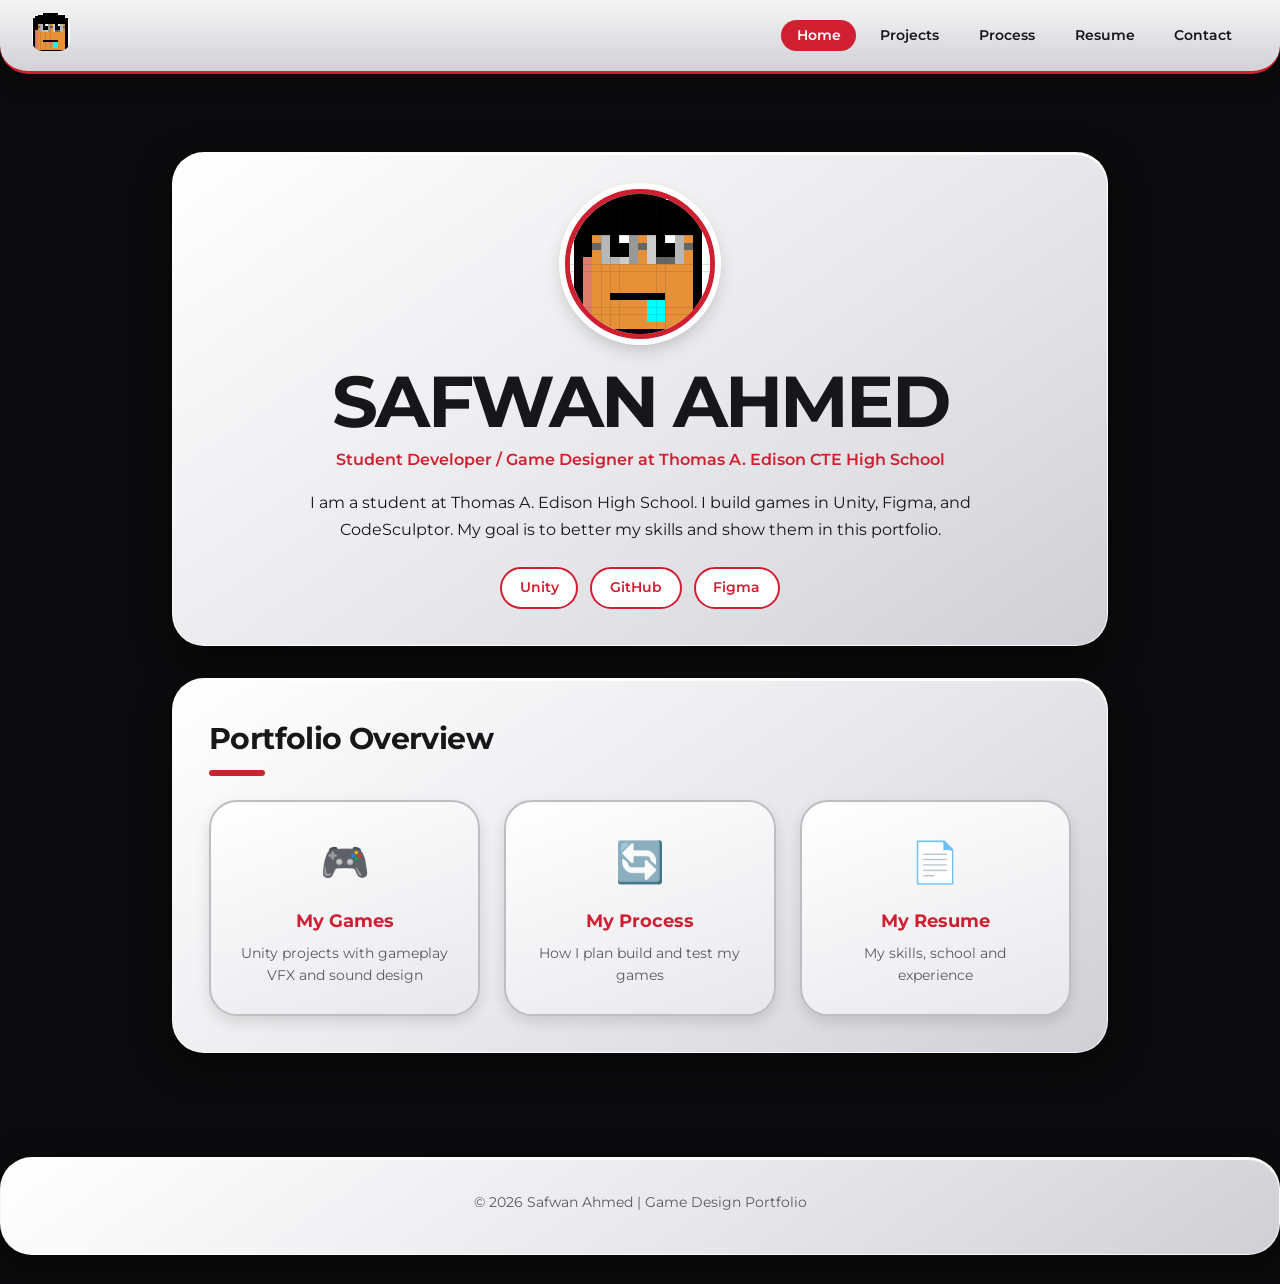
==== commit 5be74be9: "boop" ====
--- a/index.html
+++ b/index.html
@@ -25,6 +25,7 @@
         <li><a href="index.html" class="active">Home</a></li>
         <li><a href="projects.html">Projects</a></li>
         <li><a href="process.html">Process</a></li>
+        <li><a href="resume.html">Resume</a></li>
         <li><a href="contact.html">Contact</a></li>
       </ul>
     </nav>
@@ -44,12 +45,9 @@
            I am a student at Thomas A. Edison High School. I build games in Unity, Figma, and CodeSculptor. My goal is to better my skills and show them in this portfolio.
           </p>
           <div class="skills">
-            <span class="skill-tag">Unity</span>
-            <span class="skill-tag">Visual Studio</span>
-            <span class="skill-tag">GitHub</span>
-            <span class="skill-tag">UI/UX</span>
-            <span class="skill-tag">VFX</span>
-            <span class="skill-tag">Figma</span>
+            <a class="skill-tag" href="https://play.unity.com/en/user/f542e01e-5070-41c3-861c-29e4b203b19b" target="_blank" rel="noopener">Unity</a>
+            <a class="skill-tag" href="https://github.com/safwanahmed" target="_blank" rel="noopener">GitHub</a>
+            <a class="skill-tag" href="https://www.figma.com/proto/JkTbcX1o3rxLtCX1LY3pZ5/Untitled?node-id=41-1234&amp;starting-point-node-id=41%3A1234" target="_blank" rel="noopener">Figma</a>
           </div>
         </div>
       </div>
@@ -68,6 +66,11 @@
           <h3>My Process</h3>
           <p>How I plan build and test my games</p>
         </a>
+        <a href="resume.html" class="overview-card">
+          <span>📄</span>
+          <h3>My Resume</h3>
+          <p>My skills, school and experience</p>
+        </a>
       </div>
     </section>
 
--- a/style.css
+++ b/style.css
@@ -1,179 +1,183 @@
 @import url("https://fonts.googleapis.com/css2?family=Cormorant+Garamond:ital,wght@0,500;0,600;1,500;1,600&display=swap");
 
 :root {
-  --black: #0a0a0a;
-  --panel: rgba(12, 12, 12, 0.92);
-  --panel-2: #181818;
-  --line: #333333;
-  --white: #f4f4f4;
-  --muted: #a9a9a9;
-  --red: #e11d2e;
-  --red-dark: #8f111c;
-}
- 
+  --red: #d01f31;
+  --red-dark: #9c1423;
+  --ink: #17171a;
+  --graphite: #5a5a62;
+  --chrome-light: #ffffff;
+  --chrome: #e8e8ec;
+  --chrome-dark: #cfcfd5;
+  --silver: #bdbdc4;
+}
+
 * {
   box-sizing: border-box;
   margin: 0;
   padding: 0;
 }
- 
+
 html {
   scroll-behavior: smooth;
-  scroll-padding-top: 80px;
-}
- 
+  scroll-padding-top: 90px;
+}
+
 body {
   font-family: 'Montserrat', Arial, sans-serif;
-  background-color: var(--black);
-  background-image: url("Space.png");
+  background-color: #0b0b0d;
+  background-image: url("space.png");
   background-size: cover;
   background-position: center;
   background-attachment: fixed;
   image-rendering: pixelated;
-  color: var(--white);
+  color: var(--ink);
   line-height: 1.6;
 }
- 
+
 ::selection {
   background: var(--red);
   color: white;
 }
- 
+
 a:focus-visible {
-  outline: 2px solid var(--red);
+  outline: 3px solid var(--red);
   outline-offset: 3px;
 }
- 
+
 .navbar {
-  background-color: rgba(8, 8, 8, 0.95);
-  padding: 1em 2em;
+  background: linear-gradient(180deg, rgba(255, 255, 255, 0.96), rgba(222, 222, 228, 0.94));
+  padding: 0.8em 2em;
   display: flex;
   justify-content: space-between;
   align-items: center;
   border-bottom: 3px solid var(--red);
+  border-radius: 0 0 28px 28px;
+  box-shadow: 0 6px 20px rgba(0, 0, 0, 0.35);
   position: fixed;
   top: 0;
   left: 0;
   right: 0;
   z-index: 100;
 }
- 
+
 .navbar-left img {
-  height: 35px;
+  height: 38px;
+  border-radius: 10px;
   image-rendering: pixelated;
 }
- 
+
 .navbar-left a {
   text-decoration: none;
 }
- 
+
 .navbar-right {
   list-style: none;
   display: flex;
-  gap: 1em;
+  gap: 0.5em;
   margin: 0;
   padding: 0;
 }
- 
+
 .navbar-right a {
-  color: var(--white);
-  text-decoration: none;
-  font-weight: 600;
-  font-size: 0.85rem;
-  text-transform: uppercase;
-  letter-spacing: 0.08em;
-  padding: 0.4em 0.9em;
-  border-radius: 3px;
+  color: var(--ink);
+  text-decoration: none;
+  font-weight: 600;
+  font-size: 0.9rem;
+  padding: 0.45em 1.1em;
+  border-radius: 999px;
   transition: all 0.2s;
 }
- 
+
 .navbar-right a:hover {
-  color: var(--red);
-}
- 
+  background: rgba(208, 31, 49, 0.12);
+  color: var(--red);
+}
+
 .navbar-right a.active {
   background: var(--red);
   color: white;
 }
- 
+
 .home-card {
   max-width: 1000px;
-  margin: 5em auto 2.5em;
+  margin: 5.5em auto 2.5em;
   padding: 2em;
 }
- 
+
 .resource-card {
-  background-color: var(--panel);
+  background: linear-gradient(145deg, var(--chrome-light), var(--chrome) 55%, var(--chrome-dark));
   margin: 2em auto;
-  padding: 2em;
-  border-radius: 6px;
-  border: 1px solid var(--line);
-  border-top: 4px solid var(--red);
-  box-shadow: 6px 6px 0 var(--red-dark);
-}
- 
+  padding: 2.25em;
+  border-radius: 32px;
+  border: 1px solid rgba(255, 255, 255, 0.8);
+  box-shadow:
+    0 12px 36px rgba(0, 0, 0, 0.45),
+    inset 0 2px 0 rgba(255, 255, 255, 0.9);
+}
+
 .resource-card h2 {
-  color: var(--white);
+  color: var(--ink);
   font-size: 1.9rem;
   font-weight: 700;
   letter-spacing: -0.02em;
-  text-transform: uppercase;
   margin-bottom: 0.5rem;
 }
- 
+
 .resource-card h2::after {
-  content: " ✿";
-  color: var(--red);
-  font-size: 0.5em;
-  vertical-align: middle;
-}
- 
+  content: "";
+  display: block;
+  width: 56px;
+  height: 6px;
+  margin-top: 0.4rem;
+  border-radius: 999px;
+  background: var(--red);
+}
+
 .section-intro {
-  color: var(--muted);
+  color: var(--graphite);
   margin-bottom: 2rem;
   font-size: 1rem;
 }
- 
+
 .bio {
   text-align: center;
 }
- 
+
 .bio-pic img {
   width: 150px;
   height: 150px;
   border-radius: 50%;
-  border: 4px solid var(--red);
+  border: 5px solid var(--red);
+  box-shadow: 0 0 0 6px white, 0 8px 20px rgba(0, 0, 0, 0.25);
   background-color: black;
-  margin-bottom: 1rem;
+  margin-bottom: 1.25rem;
   image-rendering: pixelated;
 }
- 
+
 .bio-text h1 {
-  font-size: clamp(2.5rem, 9vw, 4.75rem);
+  font-size: clamp(2.5rem, 9vw, 4.5rem);
   font-weight: 700;
   text-transform: uppercase;
   letter-spacing: -0.04em;
   line-height: 0.95;
-  color: white;
+  color: var(--ink);
   margin-bottom: 0.75rem;
 }
- 
+
 .bio-text h4 {
   color: var(--red);
   font-weight: 600;
-  font-size: 0.85rem;
-  text-transform: uppercase;
-  letter-spacing: 0.12em;
+  font-size: 1rem;
   margin-bottom: 1rem;
 }
- 
+
 .bio-text p {
   max-width: 700px;
   margin: 0 auto 1.5rem;
-  color: var(--white);
+  color: var(--ink);
   line-height: 1.7;
 }
- 
+
 .skills {
   display: flex;
   flex-wrap: wrap;
@@ -181,322 +185,414 @@
   gap: 0.75rem;
   margin-top: 1.5rem;
 }
- 
+
 .skill-tag {
-  background: black;
+  display: inline-block;
+  text-decoration: none;
+  background: white;
+  color: var(--red);
+  padding: 0.5rem 1.1rem;
+  border-radius: 999px;
+  font-size: 0.85rem;
+  font-weight: 600;
+  border: 2px solid var(--red);
+  transition: all 0.2s;
+}
+
+.skill-tag:hover {
+  background: var(--red);
   color: white;
-  padding: 0.45rem 1rem;
-  border-radius: 3px;
-  font-size: 0.8rem;
-  font-weight: 600;
-  text-transform: uppercase;
-  letter-spacing: 0.06em;
-  border: 1px solid var(--red);
-  transition: all 0.2s;
-}
- 
-.skill-tag:hover {
-  background: var(--red);
-}
- 
+  transform: translateY(-2px);
+}
+
 .overview-grid {
   display: grid;
   grid-template-columns: repeat(auto-fit, minmax(220px, 1fr));
   gap: 1.5rem;
   margin-top: 1.5rem;
 }
- 
+
 .overview-card {
-  background: var(--panel-2);
-  border: 1px solid var(--line);
-  border-top: 4px solid var(--red);
-  border-radius: 4px;
-  padding: 1.5rem;
+  background: linear-gradient(160deg, #ffffff, var(--chrome));
+  border: 2px solid var(--silver);
+  border-radius: 28px;
+  padding: 1.75rem;
   text-align: center;
   text-decoration: none;
-  color: var(--white);
-  transition: all 0.2s;
-}
- 
+  color: var(--ink);
+  box-shadow: 0 6px 14px rgba(0, 0, 0, 0.12);
+  transition: all 0.25s;
+}
+
 .overview-card:hover {
-  transform: translate(-3px, -3px);
+  transform: translateY(-6px);
   border-color: var(--red);
-  box-shadow: 5px 5px 0 var(--red);
-}
- 
+  box-shadow: 0 12px 24px rgba(208, 31, 49, 0.25);
+}
+
 .overview-card span {
   font-size: 2.5rem;
   display: block;
   margin-bottom: 0.75rem;
 }
- 
+
 .overview-card h3 {
-  color: white;
-  font-size: 1.1rem;
-  text-transform: uppercase;
+  color: var(--red);
+  font-size: 1.15rem;
   margin-bottom: 0.5rem;
 }
- 
+
 .overview-card p {
-  color: var(--muted);
+  color: var(--graphite);
   font-size: 0.9rem;
   line-height: 1.5;
 }
- 
+
 .project {
   display: grid;
   grid-template-columns: 200px 1fr;
   gap: 2rem;
   margin-bottom: 3rem;
   padding-bottom: 3rem;
-  border-bottom: 1px solid var(--line);
+  border-bottom: 3px dotted var(--silver);
   align-items: start;
 }
- 
+
 .project:last-child {
   margin-bottom: 0;
   padding-bottom: 0;
   border-bottom: none;
 }
- 
+
 .project-preview {
   display: flex;
   align-items: start;
 }
- 
+
 .placeholder {
   width: 100%;
   height: 180px;
-  background: var(--panel-2);
-  border: 2px dashed var(--red);
-  border-radius: 4px;
+  background: white;
+  border: 3px dashed var(--red);
+  border-radius: 28px;
   display: flex;
   flex-direction: column;
   align-items: center;
   justify-content: center;
   gap: 0.5rem;
-  color: white;
-  transition: all 0.2s;
-}
- 
+  color: var(--ink);
+  transition: all 0.25s;
+}
+
 .placeholder:hover {
-  background: rgba(225, 29, 46, 0.15);
-}
- 
+  background: rgba(208, 31, 49, 0.08);
+  transform: scale(1.03) rotate(-1deg);
+}
+
 .placeholder.figma {
   border-style: solid;
 }
- 
+
 .placeholder span {
   font-size: 2.5rem;
 }
- 
+
 .placeholder p {
   font-weight: 600;
   font-size: 0.9rem;
 }
- 
+
 .project-info h3 {
-  color: white;
+  color: var(--red);
   font-size: 1.4rem;
-  text-transform: uppercase;
-  border-left: 4px solid var(--red);
-  padding-left: 0.6rem;
   margin-bottom: 0.75rem;
 }
- 
+
 .project-info > p {
-  color: var(--white);
+  color: var(--ink);
   margin-bottom: 1rem;
   line-height: 1.7;
 }
- 
+
 .project-info ul {
   list-style: none;
   padding: 0;
   margin-bottom: 1.5rem;
 }
- 
+
 .project-info li {
   position: relative;
   padding-left: 1.25rem;
   margin-bottom: 0.4rem;
-  color: var(--muted);
+  color: var(--graphite);
   line-height: 1.5;
   font-size: 0.9rem;
 }
- 
+
 .project-info li::before {
-  content: '▸';
+  content: '●';
   position: absolute;
   left: 0;
-  color: var(--red);
-  font-weight: bold;
-}
- 
+  top: 0.05em;
+  font-size: 0.7em;
+  color: var(--red);
+}
+
 .btn-play {
   display: inline-block;
   background: var(--red);
   color: white;
-  padding: 0.75rem 1.5rem;
-  border-radius: 3px;
-  text-decoration: none;
-  font-weight: 700;
-  font-size: 0.85rem;
-  text-transform: uppercase;
-  letter-spacing: 0.08em;
+  padding: 0.8rem 1.75rem;
+  border-radius: 999px;
+  text-decoration: none;
+  font-weight: 600;
+  font-size: 0.95rem;
+  box-shadow: 0 4px 0 var(--red-dark);
   transition: all 0.2s;
 }
- 
+
 .btn-play:hover {
-  background: white;
-  color: black;
+  background: var(--ink);
+  box-shadow: 0 4px 0 #000;
   transform: translateY(-2px);
 }
- 
+
 .process-step {
   display: flex;
   align-items: flex-start;
   gap: 1.5rem;
   margin-bottom: 2rem;
   padding: 1.5rem;
-  background: var(--panel-2);
-  border: 1px solid var(--line);
-  border-left: 4px solid var(--red);
-  border-radius: 4px;
-}
- 
+  background: linear-gradient(160deg, #ffffff, var(--chrome));
+  border: 2px solid var(--silver);
+  border-radius: 28px;
+  box-shadow: 0 6px 14px rgba(0, 0, 0, 0.1);
+}
+
 .process-step:last-child {
   margin-bottom: 0;
 }
- 
+
 .step-num {
   display: flex;
   align-items: center;
   justify-content: center;
-  width: 40px;
-  height: 40px;
+  width: 44px;
+  height: 44px;
   background: var(--red);
   color: white;
-  border-radius: 3px;
+  border-radius: 50%;
   font-weight: 700;
-  font-size: 1.1rem;
+  font-size: 1.15rem;
   flex-shrink: 0;
-}
- 
+  box-shadow: 0 3px 0 var(--red-dark);
+}
+
 .process-step h3 {
-  color: white;
+  color: var(--red);
   font-size: 1.2rem;
-  text-transform: uppercase;
   margin-bottom: 0.5rem;
 }
- 
+
 .process-step p {
-  color: var(--muted);
+  color: var(--ink);
   line-height: 1.7;
   font-size: 0.95rem;
 }
- 
+
 .contact-links {
   display: flex;
   justify-content: center;
-  gap: 1.5em;
+  gap: 2em;
   text-align: center;
   flex-wrap: wrap;
 }
- 
+
 .contact-item {
   display: flex;
   flex-direction: column;
   align-items: center;
   min-width: 200px;
   text-decoration: none;
-  color: var(--white);
-}
- 
-.contact-item:hover h3 {
-  color: var(--red);
-}
- 
-.contact-item:hover .contact-icon {
-  transform: scale(1.08);
-}
- 
+  color: var(--ink);
+}
+
 .contact-icon {
-  width: 70px;
-  height: 70px;
+  width: 80px;
+  height: 80px;
   margin-bottom: 0.75em;
   border-radius: 50%;
-  border: 2px solid var(--red);
-  object-fit: cover;
-  transition: transform 0.2s;
-}
- 
+  border: 4px solid var(--red);
+  box-shadow: 0 0 0 4px white, 0 8px 16px rgba(0, 0, 0, 0.2);
+  background: #111;
+  display: flex;
+  align-items: center;
+  justify-content: center;
+  transition: transform 0.25s;
+}
+
+.contact-icon svg {
+  width: 42px;
+  height: 42px;
+}
+
+.contact-item:hover .contact-icon {
+  transform: scale(1.1) rotate(-4deg);
+}
+
 .contact-item h3 {
-  color: white;
-  font-size: 1rem;
-  text-transform: uppercase;
+  color: var(--ink);
+  font-size: 1.05rem;
   margin-bottom: 0.25rem;
 }
- 
+
+.contact-item:hover h3 {
+  color: var(--red);
+}
+
 .contact-item p {
-  color: var(--red);
+  color: var(--graphite);
   font-weight: 600;
   font-size: 0.9rem;
   overflow-wrap: anywhere;
 }
- 
+
 footer {
   text-align: center;
   font-size: 0.9em;
-  color: var(--muted);
-}
- 
-footer.resource-card {
-  border-top: 4px solid var(--red);
-}
- 
+  color: var(--graphite);
+}
+
 footer p {
   margin-bottom: 0.5rem;
 }
- 
+
 @media (max-width: 768px) {
   .navbar {
-    padding: 0.75em 1em;
-  }
- 
+    padding: 0.7em 1em;
+    border-radius: 0 0 22px 22px;
+  }
+
   .navbar-right {
-    gap: 0.25em;
-  }
- 
+    gap: 0.1em;
+  }
+
   .navbar-right a {
-    font-size: 0.7rem;
-    padding: 0.4em 0.6em;
-  }
- 
+    font-size: 0.78rem;
+    padding: 0.4em 0.7em;
+  }
+
   .home-card {
-    margin-top: 4em;
+    margin-top: 5em;
     padding: 1em;
   }
- 
+
   .resource-card {
     padding: 1.5em;
-  }
- 
+    border-radius: 26px;
+  }
+
   .project {
     grid-template-columns: 1fr;
   }
- 
+
   .placeholder {
     height: 140px;
   }
- 
+
   .overview-grid {
     grid-template-columns: 1fr;
   }
- 
+
   .process-step {
     flex-direction: column;
     gap: 1rem;
   }
+}
+
+.resume-actions {
+  display: flex;
+  flex-wrap: wrap;
+  gap: 1rem;
+  margin-bottom: 1.75rem;
+}
+
+.btn-outline {
+  display: inline-block;
+  background: white;
+  color: var(--red);
+  padding: 0.8rem 1.75rem;
+  border-radius: 999px;
+  border: 2px solid var(--red);
+  text-decoration: none;
+  font-weight: 600;
+  font-size: 0.95rem;
+  transition: all 0.2s;
+}
+
+.btn-outline:hover {
+  background: var(--red);
+  color: white;
+  transform: translateY(-2px);
+}
+
+.resume-frame {
+  width: 100%;
+  height: 80vh;
+  min-height: 500px;
+  border: 3px solid var(--red);
+  border-radius: 24px;
+  background: white;
+}
+
+.resume-section {
+  margin-bottom: 2rem;
+}
+
+.resume-section h3 {
+  color: var(--red);
+  font-size: 1.3rem;
+  margin-bottom: 0.75rem;
+}
+
+.resume-section h4 {
+  color: var(--ink);
+  font-size: 1.05rem;
+  margin: 1rem 0 0.15rem;
+}
+
+.resume-section .meta {
+  color: var(--graphite);
+  font-size: 0.9rem;
+  margin-bottom: 0.5rem;
+}
+
+.resume-section p {
+  line-height: 1.7;
+}
+
+.resume-section ul {
+  list-style: none;
+  padding: 0;
+}
+
+.resume-section li {
+  position: relative;
+  padding-left: 1.25rem;
+  margin-bottom: 0.5rem;
+  line-height: 1.6;
+}
+
+.resume-section li::before {
+  content: '●';
+  position: absolute;
+  left: 0;
+  top: 0.2em;
+  font-size: 0.7em;
+  color: var(--red);
+}
+
+.resume-link {
+  color: var(--red);
+  font-weight: 600;
 }
